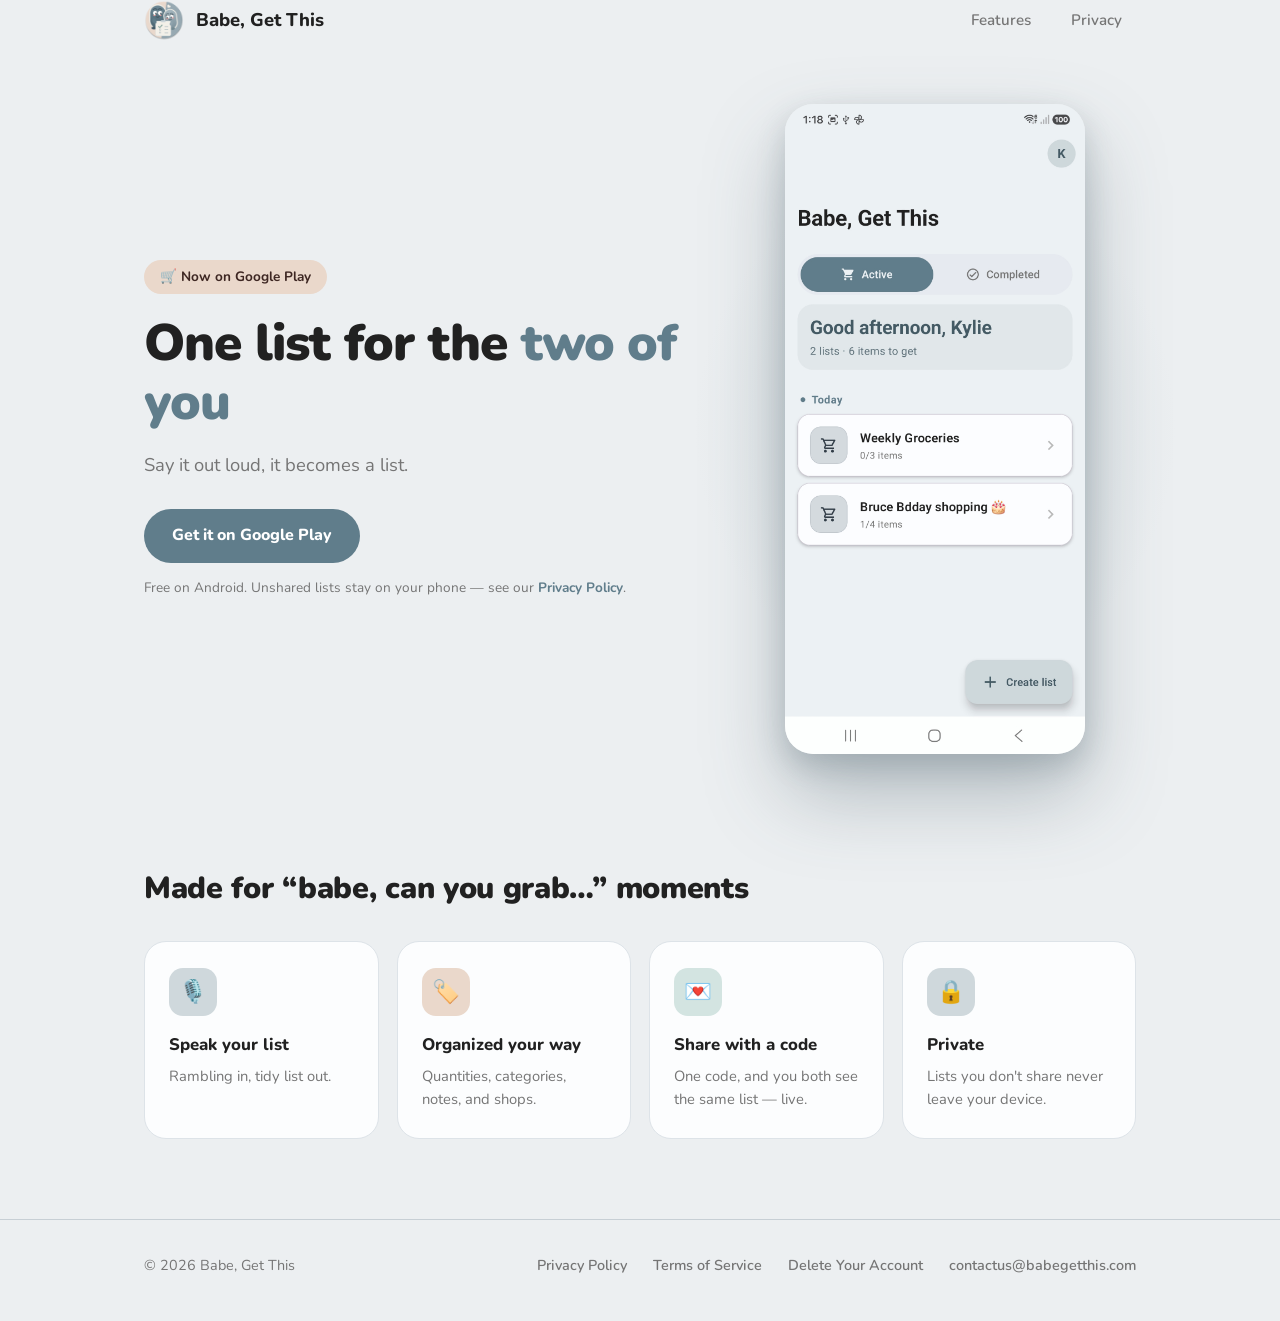
==== index.html @ 642933de "feat: replace waitlist with Google Play download link The app is live on Google Play, so the pre-lau" ====
<!DOCTYPE html>
<html lang="en">
<head>
  <meta charset="UTF-8">
  <meta name="viewport" content="width=device-width, initial-scale=1.0">
  <title>Babe, Get This — The shared shopping list for couples</title>
  <meta name="description" content="Babe, Get This is a voice-powered shopping list app for couples. Say it out loud, it becomes a list. Free on Google Play.">
  <link rel="canonical" href="https://babegetthis.com/">
  <link rel="icon" type="image/webp" href="assets/favicon.webp">
  <meta property="og:type" content="website">
  <meta property="og:url" content="https://babegetthis.com/">
  <meta property="og:title" content="Babe, Get This — The shared shopping list for couples">
  <meta property="og:description" content="Say it out loud, it becomes a list. Free on Google Play.">
  <meta property="og:image" content="https://babegetthis.com/assets/icon.webp">
  <meta name="twitter:card" content="summary">
  <link rel="preconnect" href="https://fonts.googleapis.com">
  <link rel="preconnect" href="https://fonts.gstatic.com" crossorigin>
  <link href="https://fonts.googleapis.com/css2?family=Nunito:wght@400;600;700;800;900&display=swap" rel="stylesheet">
  <link rel="stylesheet" href="styles.css">
  <script type="application/ld+json">
  {
    "@context": "https://schema.org",
    "@type": "MobileApplication",
    "name": "Babe, Get This",
    "operatingSystem": "Android",
    "applicationCategory": "Shopping",
    "description": "A voice-powered shopping list app for couples.",
    "url": "https://babegetthis.com/",
    "installUrl": "https://play.google.com/store/apps/details?id=com.babegetthis.android",
    "offers": { "@type": "Offer", "price": "0", "priceCurrency": "USD" }
  }
  </script>
</head>
<body>

  <header class="wrap">
    <nav class="nav">
      <img src="assets/icon.webp" alt="Babe, Get This app icon">
      <a class="brand" href="index.html">Babe, Get This</a>
      <a class="navlink" href="#features">Features</a>
      <a class="navlink" href="privacy-policy.html">Privacy</a>
    </nav>
  </header>

  <main class="wrap">

    <section class="hero">
      <div>
        <span class="badge">🛒 Now on Google Play</span>
        <h1>One list for the <em>two of you</em></h1>
        <p class="sub">Say it out loud, it becomes a list.</p>

        <div class="cta-row">
          <a class="btn primary" href="https://play.google.com/store/apps/details?id=com.babegetthis.android">Get it on Google Play</a>
        </div>

        <p class="store-note">Free on Android. Unshared lists stay on your phone — see our <a href="privacy-policy.html">Privacy Policy</a>.</p>
      </div>

      <div class="shot">
        <img src="assets/screenshot-home.jpg" alt="Babe, Get This home screen showing two shopping lists" width="300" loading="eager">
      </div>
    </section>

    <section class="features" id="features">
      <h2>Made for “babe, can you grab…” moments</h2>
      <div class="grid">
        <div class="feature">
          <div class="emoji">🎙️</div>
          <h3>Speak your list</h3>
          <p>Rambling in, tidy list out.</p>
        </div>
        <div class="feature">
          <div class="emoji">🏷️</div>
          <h3>Organized your way</h3>
          <p>Quantities, categories, notes, and shops.</p>
        </div>
        <div class="feature">
          <div class="emoji">💌</div>
          <h3>Share with a code</h3>
          <p>One code, and you both see the same list — live.</p>
        </div>
        <div class="feature">
          <div class="emoji">🔒</div>
          <h3>Private</h3>
          <p>Lists you don't share never leave your device.</p>
        </div>
      </div>
    </section>

  </main>

  <footer>
    <div class="wrap cols">
      <span class="copy">© 2026 Babe, Get This</span>
      <a href="privacy-policy.html">Privacy Policy</a>
      <a href="terms.html">Terms of Service</a>
      <a href="delete-account.html">Delete Your Account</a>
      <a href="mailto:contactus@babegetthis.com">contactus@babegetthis.com</a>
    </div>
  </footer>

</body>
</html>
---- styles.css ----
/* Babe, Get This — shared site styles.
   Palette mirrors the app's Material 3 theme (ui/theme/Color.kt). */

:root {
  --bg: #ECEFF1;
  --card: #FCFDFE;
  --card-border: #DDE3E8;
  --text: #212121;
  --text-2: #757575;
  --primary: #607D8B;
  --primary-dark: #455A64;
  --primary-light: #CFD8DC;
  --on-primary: #FFFFFF;
  --accent: #795548;
  --secondary-container: #EAD8CB;
  --on-secondary-container: #3E2723;
  --tertiary: #5F8B85;
  --tertiary-container: #D3E4E1;
  --on-tertiary-container: #22403C;
  --divider: #C7CFD5;
}

@media (prefers-color-scheme: dark) {
  :root {
    --bg: #121212;
    --card: #1D2123;
    --card-border: #282C2E;
    --text: #FFFFFF;
    --text-2: #B0B0B0;
    --primary: #90A4AE;
    --primary-dark: #CFD8DC;
    --primary-light: #37474F;
    --on-primary: #14171A;
    --accent: #A1887F;
    --secondary-container: #4A392E;
    --on-secondary-container: #EAD8CB;
    --tertiary: #8FB5AF;
    --tertiary-container: #24413D;
    --on-tertiary-container: #C4DDD9;
    --divider: #424242;
  }
}

* { margin: 0; padding: 0; box-sizing: border-box; }

html { scroll-behavior: smooth; }

body {
  font-family: "Nunito", -apple-system, BlinkMacSystemFont, "Segoe UI", Roboto, sans-serif;
  background: var(--bg);
  color: var(--text);
  line-height: 1.6;
  -webkit-font-smoothing: antialiased;
}

.wrap {
  max-width: 1040px;
  margin: 0 auto;
  padding: 0 24px;
}

/* ---------- Header ---------- */

header {
  padding: 20px 0;
}

.nav {
  display: flex;
  align-items: center;
  gap: 12px;
}

.nav img {
  width: 40px;
  height: 40px;
  border-radius: 50%;
}

.nav .brand {
  font-weight: 800;
  font-size: 1.15rem;
  color: var(--text);
  text-decoration: none;
  flex: 1;
}

.nav a.navlink {
  color: var(--text-2);
  text-decoration: none;
  font-weight: 600;
  font-size: 0.95rem;
  padding: 8px 14px;
  border-radius: 999px;
}

.nav a.navlink:hover {
  background: var(--primary-light);
  color: var(--primary-dark);
}

/* ---------- Hero ---------- */

.hero {
  display: grid;
  grid-template-columns: 1.15fr 0.85fr;
  gap: 48px;
  align-items: center;
  padding: 64px 0 80px;
}

.badge {
  display: inline-block;
  background: var(--secondary-container);
  color: var(--on-secondary-container);
  font-weight: 700;
  font-size: 0.85rem;
  padding: 6px 16px;
  border-radius: 999px;
  margin-bottom: 20px;
}

.hero h1 {
  font-size: clamp(2.1rem, 5vw, 3.2rem);
  font-weight: 900;
  line-height: 1.15;
  letter-spacing: -0.02em;
  margin-bottom: 18px;
}

.hero h1 em {
  font-style: normal;
  color: var(--primary);
}

.hero p.sub {
  font-size: 1.15rem;
  color: var(--text-2);
  max-width: 46ch;
  margin-bottom: 30px;
}

.cta-row {
  display: flex;
  gap: 14px;
  flex-wrap: wrap;
  align-items: center;
}

.btn {
  display: inline-block;
  padding: 14px 28px;
  border-radius: 999px;
  font-weight: 800;
  font-size: 1rem;
  text-decoration: none;
}

.btn.primary {
  background: var(--primary);
  color: var(--on-primary);
}

.btn.primary:hover { background: var(--primary-dark); }

.store-note {
  font-size: 0.85rem;
  color: var(--text-2);
  margin-top: 14px;
}

.store-note a {
  color: var(--primary);
  font-weight: 700;
  text-decoration: none;
}

.store-note a:hover { text-decoration: underline; }

/* ---------- Hero screenshot ---------- */

.shot {
  position: relative;
  display: flex;
  justify-content: center;
}

.shot::before {
  content: "";
  position: absolute;
  inset: 10% -10%;
  background: radial-gradient(closest-side, var(--primary-light), transparent);
  opacity: 0.7;
  z-index: 0;
}

.shot img {
  position: relative;
  z-index: 1;
  width: 300px;
  max-width: 80vw;
  height: auto;
  border-radius: 28px;
  box-shadow:
    0 40px 80px rgba(69, 90, 100, 0.35),
    0 12px 28px rgba(69, 90, 100, 0.22);
  animation: float 6s ease-in-out infinite;
}

@keyframes float {
  0%, 100% { transform: translateY(0); }
  50%      { transform: translateY(-16px); }
}

@media (prefers-reduced-motion: reduce) {
  .shot img { animation: none; }
}

/* ---------- Features ---------- */

.features { padding: 30px 0 80px; }

.features h2, .section h2 {
  font-size: 1.9rem;
  font-weight: 900;
  letter-spacing: -0.01em;
  margin-bottom: 28px;
}

.grid {
  display: grid;
  grid-template-columns: repeat(4, 1fr);
  gap: 18px;
}

.feature {
  background: var(--card);
  border: 1px solid var(--card-border);
  border-radius: 22px;
  padding: 26px 24px;
}

.feature .emoji {
  width: 48px;
  height: 48px;
  border-radius: 14px;
  display: flex;
  align-items: center;
  justify-content: center;
  font-size: 1.4rem;
  margin-bottom: 16px;
}

.feature:nth-child(4n+1) .emoji { background: var(--primary-light); }
.feature:nth-child(4n+2) .emoji { background: var(--secondary-container); }
.feature:nth-child(4n+3) .emoji { background: var(--tertiary-container); }
.feature:nth-child(4n+4) .emoji { background: var(--primary-light); }

.feature h3 { font-size: 1.05rem; font-weight: 800; margin-bottom: 6px; }
.feature p { font-size: 0.92rem; color: var(--text-2); }

/* ---------- Coming soon strip ---------- */

.soon {
  background: var(--card);
  border: 1px solid var(--card-border);
  border-radius: 26px;
  padding: 44px 32px;
  text-align: center;
  margin-bottom: 80px;
}

.soon h2 { font-size: 1.7rem; font-weight: 900; margin-bottom: 10px; }
.soon p { color: var(--text-2); max-width: 52ch; margin: 0 auto 22px; }

/* ---------- Legal / content pages ---------- */

.page {
  max-width: 760px;
  margin: 0 auto;
  padding: 24px 24px 80px;
}

.page h1 {
  font-size: 2.1rem;
  font-weight: 900;
  letter-spacing: -0.01em;
  margin: 28px 0 6px;
}

.page .updated {
  color: var(--text-2);
  font-size: 0.9rem;
  margin-bottom: 34px;
}

.page h2 {
  font-size: 1.25rem;
  font-weight: 800;
  margin: 34px 0 10px;
}

.page h3 {
  font-size: 1.02rem;
  font-weight: 800;
  margin: 22px 0 6px;
}

.page p, .page li { color: var(--text); font-size: 0.98rem; }
.page p { margin-bottom: 12px; }
.page ul { margin: 0 0 12px 22px; }
.page li { margin-bottom: 6px; }
.page a { color: var(--primary); font-weight: 700; }

.page .note {
  background: var(--tertiary-container);
  color: var(--on-tertiary-container);
  border-radius: 16px;
  padding: 16px 20px;
  font-size: 0.95rem;
  margin: 18px 0;
}

.page .note a { color: inherit; }

/* ---------- Account deletion form ---------- */

.del-card {
  background: var(--card);
  border: 1px solid var(--card-border);
  border-radius: 22px;
  padding: 26px 24px;
  margin: 18px 0;
  max-width: 440px;
}

.del-card label {
  display: block;
  font-weight: 700;
  font-size: 0.9rem;
  margin-bottom: 6px;
}

.del-card input[type="email"],
.del-card input[type="password"] {
  width: 100%;
  font: inherit;
  color: var(--text);
  background: var(--bg);
  border: 1px solid var(--divider);
  border-radius: 14px;
  padding: 12px 14px;
  margin-bottom: 16px;
}

.del-card input:focus {
  outline: 2px solid var(--primary);
  outline-offset: 1px;
}

.del-card .check {
  display: flex;
  gap: 10px;
  align-items: flex-start;
  font-weight: 600;
  font-size: 0.88rem;
  color: var(--text-2);
  margin-bottom: 18px;
}

.del-card .check input { margin-top: 4px; }

.btn.danger {
  background: #B3261E;
  color: #FFFFFF;
  border: none;
  cursor: pointer;
  font-family: inherit;
}

.btn.danger:hover { background: #8C1D17; }
.btn.danger:disabled { opacity: 0.6; cursor: default; }

.del-card .status { margin: 14px 0 0; font-weight: 700; font-size: 0.92rem; }
.del-card .status.ok { color: var(--tertiary); }
.del-card .status.err { color: #B3261E; }

/* ---------- Footer ---------- */

footer {
  border-top: 1px solid var(--divider);
  padding: 34px 0 44px;
}

footer .cols {
  display: flex;
  flex-wrap: wrap;
  gap: 10px 26px;
  align-items: center;
}

footer .copy { flex: 1; color: var(--text-2); font-size: 0.9rem; min-width: 220px; }

footer a {
  color: var(--text-2);
  text-decoration: none;
  font-size: 0.9rem;
  font-weight: 600;
}

footer a:hover { color: var(--primary); }

/* ---------- Responsive ---------- */

@media (max-width: 820px) {
  .hero { grid-template-columns: 1fr; padding: 40px 0 56px; text-align: center; }
  .hero p.sub { margin-left: auto; margin-right: auto; }
  .cta-row { justify-content: center; }
  .shot { margin-top: 20px; }
  .grid { grid-template-columns: 1fr 1fr; }
}

@media (max-width: 540px) {
  .grid { grid-template-columns: 1fr; }
  .nav a.navlink { display: none; }
}
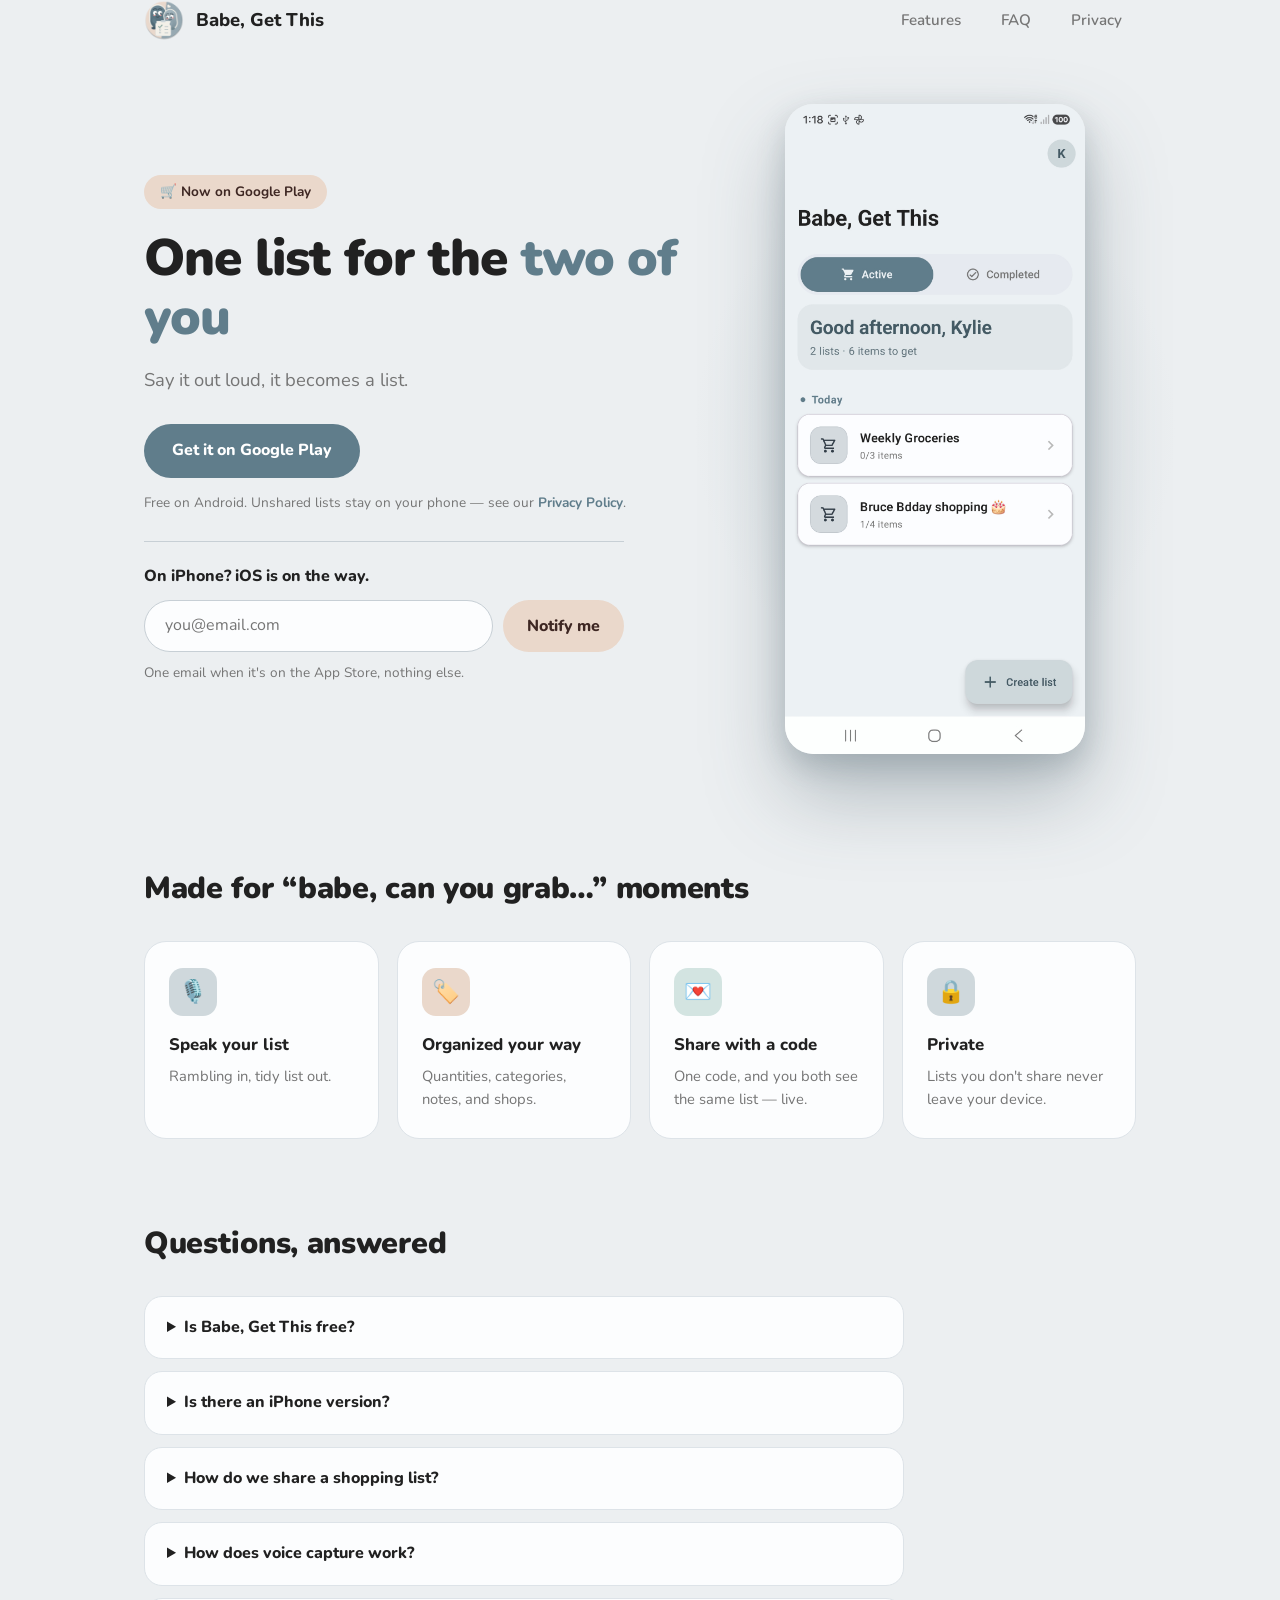
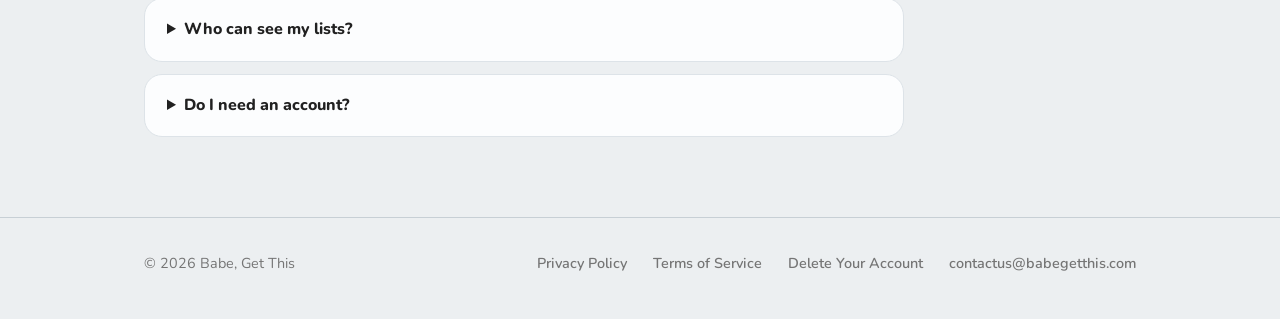
==== commit c4c3b80a: "feat: add iOS waitlist, FAQ section, and SEO fixes iOS waitlist - Hero gets an "On iPhone? iOS is on" ====
--- a/index.html
+++ b/index.html
@@ -4,7 +4,7 @@
   <meta charset="UTF-8">
   <meta name="viewport" content="width=device-width, initial-scale=1.0">
   <title>Babe, Get This — The shared shopping list for couples</title>
-  <meta name="description" content="Babe, Get This is a voice-powered shopping list app for couples. Say it out loud, it becomes a list. Free on Google Play.">
+  <meta name="description" content="Babe, Get This is a voice-powered shopping list app for couples. Say it out loud, it becomes a list. Free on Google Play, coming soon to iPhone.">
   <link rel="canonical" href="https://babegetthis.com/">
   <link rel="icon" type="image/webp" href="assets/favicon.webp">
   <meta property="og:type" content="website">
@@ -12,7 +12,10 @@
   <meta property="og:title" content="Babe, Get This — The shared shopping list for couples">
   <meta property="og:description" content="Say it out loud, it becomes a list. Free on Google Play.">
   <meta property="og:image" content="https://babegetthis.com/assets/icon.webp">
+  <meta property="og:site_name" content="Babe, Get This">
   <meta name="twitter:card" content="summary">
+  <meta name="theme-color" content="#607D8B">
+  <link rel="apple-touch-icon" href="assets/icon.webp">
   <link rel="preconnect" href="https://fonts.googleapis.com">
   <link rel="preconnect" href="https://fonts.gstatic.com" crossorigin>
   <link href="https://fonts.googleapis.com/css2?family=Nunito:wght@400;600;700;800;900&display=swap" rel="stylesheet">
@@ -30,6 +33,62 @@
     "offers": { "@type": "Offer", "price": "0", "priceCurrency": "USD" }
   }
   </script>
+  <script type="application/ld+json">
+{
+  "@context": "https://schema.org",
+  "@type": "FAQPage",
+  "mainEntity": [
+    {
+      "@type": "Question",
+      "name": "Is Babe, Get This free?",
+      "acceptedAnswer": {
+        "@type": "Answer",
+        "text": "Yes. The app is free on Google Play, with no ads and no data sales."
+      }
+    },
+    {
+      "@type": "Question",
+      "name": "Is there an iPhone version?",
+      "acceptedAnswer": {
+        "@type": "Answer",
+        "text": "Not yet, but the iOS app is on the way. Leave your email in the form above and we'll send you one email the day it's on the App Store."
+      }
+    },
+    {
+      "@type": "Question",
+      "name": "How do we share a shopping list?",
+      "acceptedAnswer": {
+        "@type": "Answer",
+        "text": "Open a list and share its code with your partner. Once they join, you both see the same list and every change syncs live."
+      }
+    },
+    {
+      "@type": "Question",
+      "name": "How does voice capture work?",
+      "acceptedAnswer": {
+        "@type": "Answer",
+        "text": "Tap record and say what you need, as messily as you like. The app turns it into tidy list items with quantities and categories. Voice capture needs an internet connection and an account."
+      }
+    },
+    {
+      "@type": "Question",
+      "name": "Who can see my lists?",
+      "acceptedAnswer": {
+        "@type": "Answer",
+        "text": "Lists you don't share stay on your phone and are never uploaded. Only lists you share are stored on our server, so the people you share them with can see and edit them."
+      }
+    },
+    {
+      "@type": "Question",
+      "name": "Do I need an account?",
+      "acceptedAnswer": {
+        "@type": "Answer",
+        "text": "Yes. You sign up with an email address. Voice transcription runs on our servers, and the account is there to prevent abuse of that, not to profile you."
+      }
+    }
+  ]
+}
+  </script>
 </head>
 <body>
 
@@ -38,6 +97,7 @@
       <img src="assets/icon.webp" alt="Babe, Get This app icon">
       <a class="brand" href="index.html">Babe, Get This</a>
       <a class="navlink" href="#features">Features</a>
+      <a class="navlink" href="#faq">FAQ</a>
       <a class="navlink" href="privacy-policy.html">Privacy</a>
     </nav>
   </header>
@@ -55,10 +115,26 @@
         </div>
 
         <p class="store-note">Free on Android. Unshared lists stay on your phone — see our <a href="privacy-policy.html">Privacy Policy</a>.</p>
+
+        <form class="waitlist" id="wlForm" novalidate>
+          <p class="waitlist-title" id="wlTitle">On iPhone? iOS is on the way.</p>
+          <label class="sr-only" for="wlEmail">Email address</label>
+          <div class="waitlist-row">
+            <input id="wlEmail" name="email" type="email" required autocomplete="email"
+                   placeholder="you@email.com" aria-describedby="wlTitle wlStatus">
+            <button class="btn secondary" id="wlBtn" type="submit">Notify me</button>
+          </div>
+          <!-- Honeypot: hidden from humans, filled in by naive bots. -->
+          <div class="waitlist-hp" aria-hidden="true">
+            <label for="wlCompany">Company</label>
+            <input id="wlCompany" name="company" type="text" tabindex="-1" autocomplete="off">
+          </div>
+          <p class="status" id="wlStatus" role="status" aria-live="polite">One email when it's on the App Store, nothing else.</p>
+        </form>
       </div>
 
       <div class="shot">
-        <img src="assets/screenshot-home.jpg" alt="Babe, Get This home screen showing two shopping lists" width="300" loading="eager">
+        <img src="assets/screenshot-home.jpg" alt="Babe, Get This home screen showing two shopping lists" width="300" height="650" fetchpriority="high">
       </div>
     </section>
 
@@ -85,6 +161,36 @@
           <h3>Private</h3>
           <p>Lists you don't share never leave your device.</p>
         </div>
+      </div>
+    </section>
+
+    <section class="section faq" id="faq">
+      <h2>Questions, answered</h2>
+      <div class="faq-list">
+        <details class="faq-item">
+          <summary>Is Babe, Get This free?</summary>
+          <p>Yes. The app is free on Google Play, with no ads and no data sales.</p>
+        </details>
+        <details class="faq-item">
+          <summary>Is there an iPhone version?</summary>
+          <p>Not yet, but the iOS app is on the way. Leave your email in the form above and we&#x27;ll send you one email the day it&#x27;s on the App Store.</p>
+        </details>
+        <details class="faq-item">
+          <summary>How do we share a shopping list?</summary>
+          <p>Open a list and share its code with your partner. Once they join, you both see the same list and every change syncs live.</p>
+        </details>
+        <details class="faq-item">
+          <summary>How does voice capture work?</summary>
+          <p>Tap record and say what you need, as messily as you like. The app turns it into tidy list items with quantities and categories. Voice capture needs an internet connection and an account.</p>
+        </details>
+        <details class="faq-item">
+          <summary>Who can see my lists?</summary>
+          <p>Lists you don&#x27;t share stay on your phone and are never uploaded. Only lists you share are stored on our server, so the people you share them with can see and edit them.</p>
+        </details>
+        <details class="faq-item">
+          <summary>Do I need an account?</summary>
+          <p>Yes. You sign up with an email address. Voice transcription runs on our servers, and the account is there to prevent abuse of that, not to profile you.</p>
+        </details>
       </div>
     </section>
 
@@ -100,5 +206,7 @@
     </div>
   </footer>
 
+  <script src="assets/waitlist.js"></script>
+
 </body>
 </html>
--- a/styles.css
+++ b/styles.css
@@ -273,6 +273,85 @@
 .soon h2 { font-size: 1.7rem; font-weight: 900; margin-bottom: 10px; }
 .soon p { color: var(--text-2); max-width: 52ch; margin: 0 auto 22px; }
 
+/* ---------- iOS waitlist form ---------- */
+
+.sr-only {
+  position: absolute;
+  width: 1px;
+  height: 1px;
+  padding: 0;
+  overflow: hidden;
+  clip: rect(0 0 0 0);
+  white-space: nowrap;
+  border: 0;
+}
+
+.waitlist {
+  max-width: 480px;
+  margin-top: 28px;
+  padding-top: 22px;
+  border-top: 1px solid var(--divider);
+}
+
+.waitlist-title {
+  font-weight: 800;
+  margin: 0 0 10px;
+}
+
+.waitlist-row {
+  display: flex;
+  gap: 10px;
+  flex-wrap: wrap;
+}
+
+.waitlist input[type="email"] {
+  flex: 1 1 220px;
+  min-width: 0;
+  font: inherit;
+  color: var(--text);
+  background: var(--card);
+  border: 1px solid var(--divider);
+  border-radius: 999px;
+  padding: 12px 20px;
+}
+
+.waitlist input[type="email"]:focus {
+  outline: 2px solid var(--primary);
+  outline-offset: 1px;
+}
+
+.btn.secondary {
+  background: var(--secondary-container);
+  color: var(--on-secondary-container);
+  border: none;
+  cursor: pointer;
+  font-family: inherit;
+  padding: 12px 24px;
+}
+
+.btn.secondary:hover { filter: brightness(0.95); }
+.btn.secondary:disabled { opacity: 0.6; cursor: default; }
+
+/* Off-screen rather than display:none — bots that skip hidden fields still
+   fill this one, which is the whole point. */
+.waitlist-hp {
+  position: absolute;
+  left: -9999px;
+  width: 1px;
+  height: 1px;
+  overflow: hidden;
+}
+
+.waitlist .status {
+  margin: 10px 0 0;
+  font-size: 0.85rem;
+  min-height: 1.4em;
+  color: var(--text-2);
+}
+
+.waitlist .status.ok { color: var(--tertiary); font-weight: 700; }
+.waitlist .status.err { color: #B3261E; font-weight: 700; }
+
 /* ---------- Legal / content pages ---------- */
 
 .page {
@@ -416,6 +495,8 @@
   .hero { grid-template-columns: 1fr; padding: 40px 0 56px; text-align: center; }
   .hero p.sub { margin-left: auto; margin-right: auto; }
   .cta-row { justify-content: center; }
+  .waitlist { margin-left: auto; margin-right: auto; }
+  .waitlist-row { justify-content: center; }
   .shot { margin-top: 20px; }
   .grid { grid-template-columns: 1fr 1fr; }
 }
@@ -424,3 +505,30 @@
   .grid { grid-template-columns: 1fr; }
   .nav a.navlink { display: none; }
 }
+
+/* ---------- FAQ ---------- */
+
+.faq { padding: 0 0 80px; }
+
+.faq-list {
+  display: grid;
+  gap: 12px;
+  max-width: 760px;
+}
+
+.faq-item {
+  background: var(--card);
+  border: 1px solid var(--card-border);
+  border-radius: 18px;
+  padding: 18px 22px;
+}
+
+.faq-item summary {
+  font-weight: 800;
+  cursor: pointer;
+}
+
+.faq-item p {
+  margin: 10px 0 0;
+  color: var(--text-2);
+}
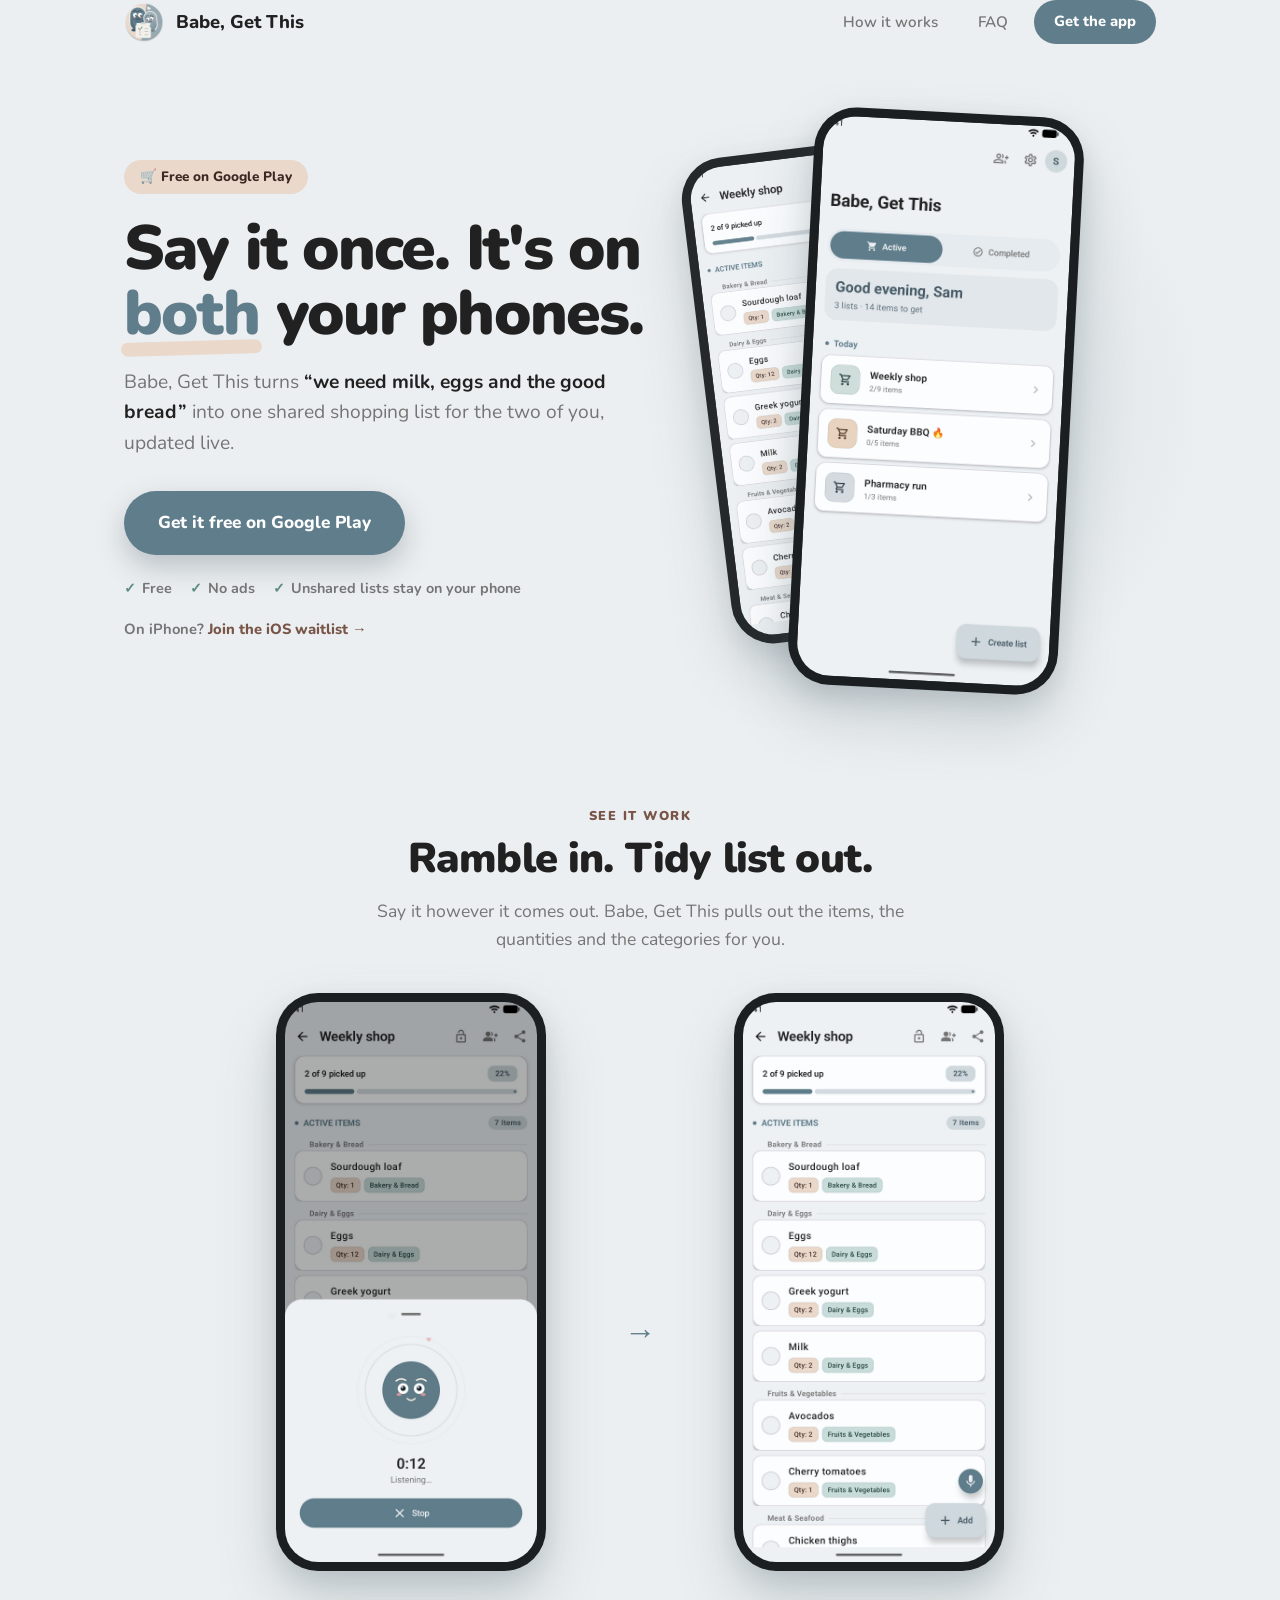
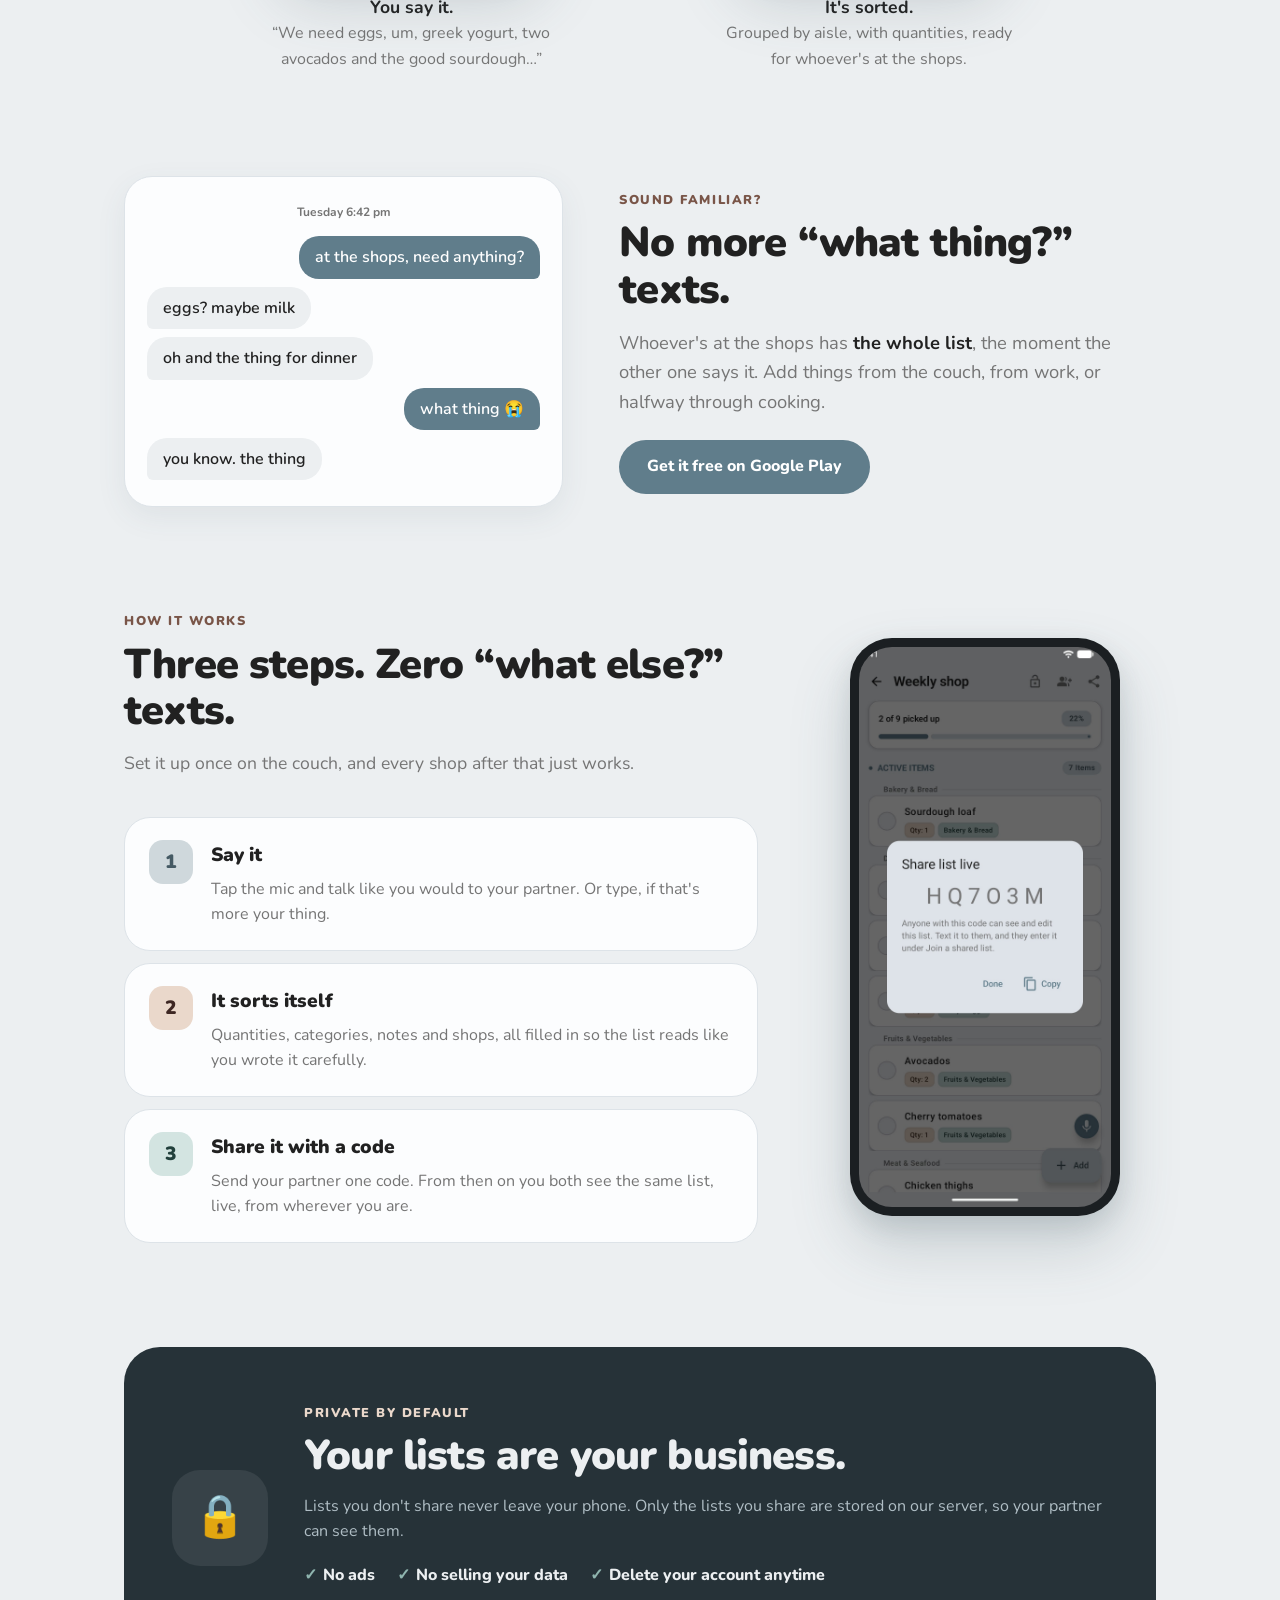
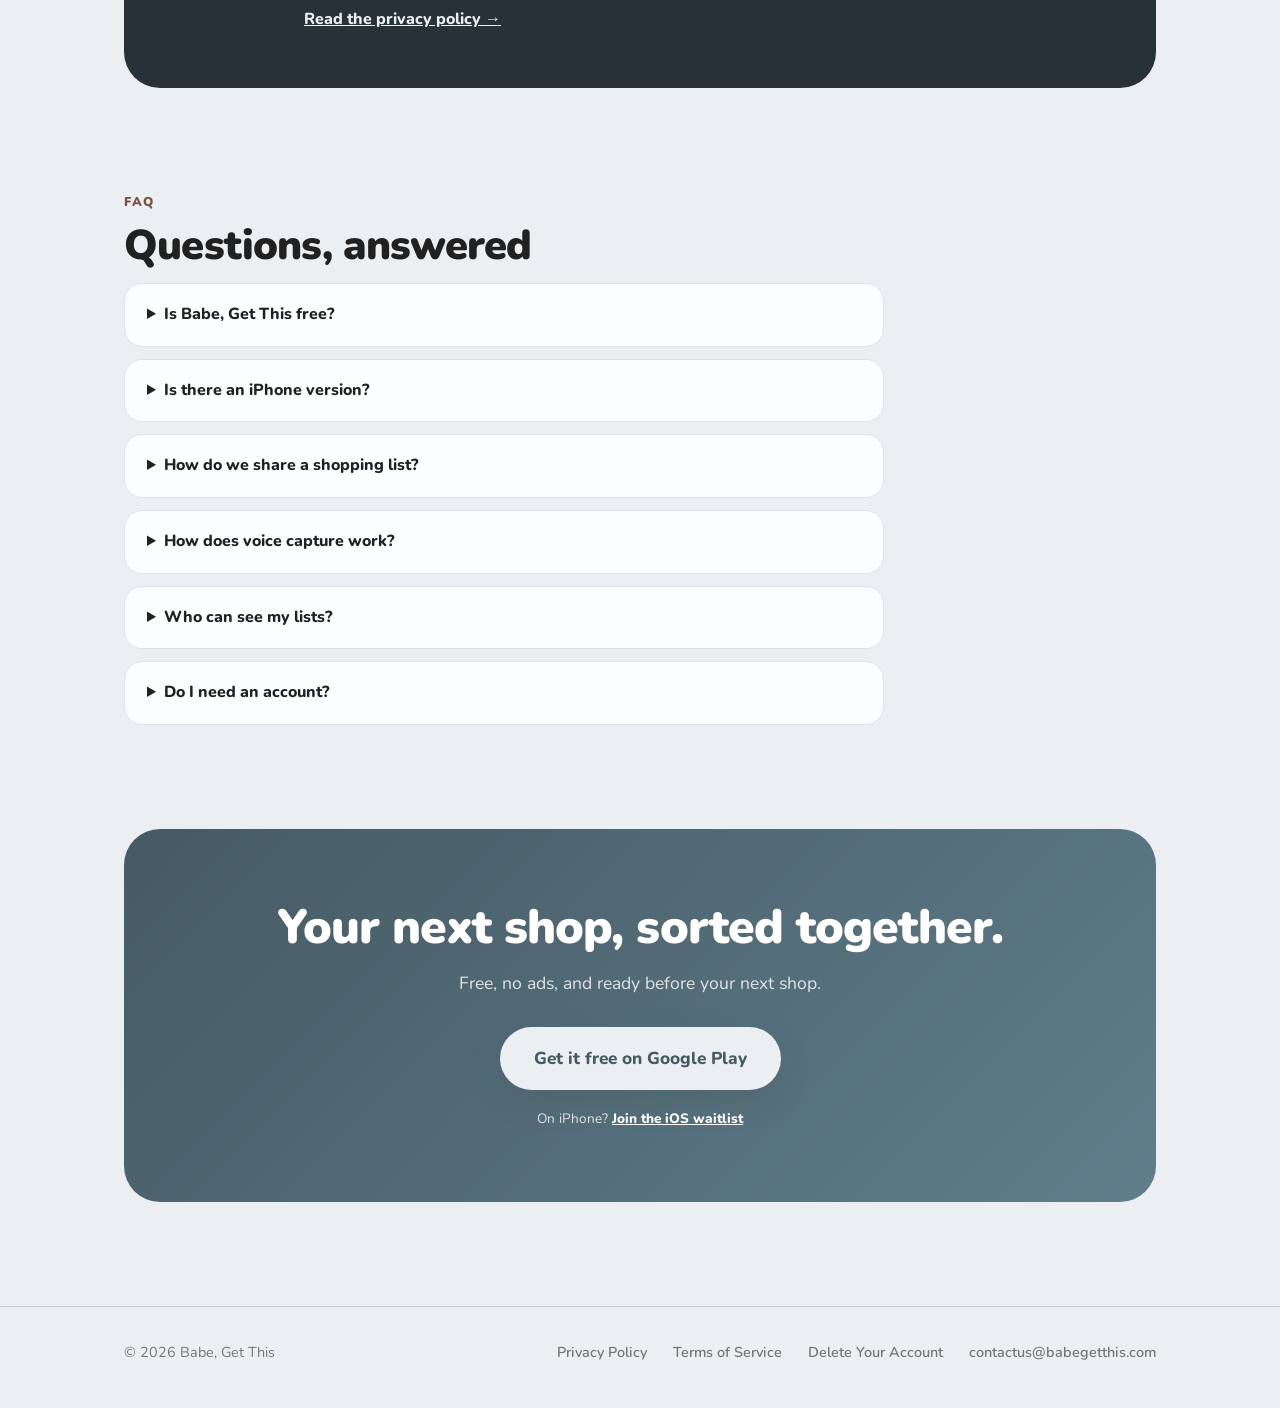
==== commit 45d8400e: "feat: redesign landing page for downloads, add /ios waitlist page Landing page (index.html) - Downlo" ====
--- a/index.html
+++ b/index.html
@@ -11,15 +11,19 @@
   <meta property="og:url" content="https://babegetthis.com/">
   <meta property="og:title" content="Babe, Get This — The shared shopping list for couples">
   <meta property="og:description" content="Say it out loud, it becomes a list. Free on Google Play.">
-  <meta property="og:image" content="https://babegetthis.com/assets/icon.webp">
+  <meta property="og:image" content="https://babegetthis.com/assets/og-image.jpg">
+  <meta property="og:image:width" content="1200">
+  <meta property="og:image:height" content="630">
+  <meta property="og:image:alt" content="Babe, Get This: Say it once. It's on both your phones.">
   <meta property="og:site_name" content="Babe, Get This">
-  <meta name="twitter:card" content="summary">
+  <meta name="twitter:card" content="summary_large_image">
   <meta name="theme-color" content="#607D8B">
   <link rel="apple-touch-icon" href="assets/icon.webp">
   <link rel="preconnect" href="https://fonts.googleapis.com">
   <link rel="preconnect" href="https://fonts.gstatic.com" crossorigin>
   <link href="https://fonts.googleapis.com/css2?family=Nunito:wght@400;600;700;800;900&display=swap" rel="stylesheet">
   <link rel="stylesheet" href="styles.css">
+  <script src="assets/platform.js"></script>
   <script type="application/ld+json">
   {
     "@context": "https://schema.org",
@@ -51,7 +55,7 @@
       "name": "Is there an iPhone version?",
       "acceptedAnswer": {
         "@type": "Answer",
-        "text": "Not yet, but the iOS app is on the way. Leave your email in the form above and we'll send you one email the day it's on the App Store."
+        "text": "Not yet, but the iOS app is on the way. Join the waitlist at babegetthis.com/ios and we'll send you one email the day it's on the App Store."
       }
     },
     {
@@ -96,9 +100,10 @@
     <nav class="nav">
       <img src="assets/icon.webp" alt="Babe, Get This app icon">
       <a class="brand" href="index.html">Babe, Get This</a>
-      <a class="navlink" href="#features">Features</a>
+      <a class="navlink" href="#how">How it works</a>
       <a class="navlink" href="#faq">FAQ</a>
-      <a class="navlink" href="privacy-policy.html">Privacy</a>
+      <a class="btn primary not-ios" href="https://play.google.com/store/apps/details?id=com.babegetthis.android">Get the app</a>
+      <a class="btn primary only-ios" href="ios.html">iPhone waitlist</a>
     </nav>
   </header>
 
@@ -106,65 +111,122 @@
 
     <section class="hero">
       <div>
-        <span class="badge">🛒 Now on Google Play</span>
-        <h1>One list for the <em>two of you</em></h1>
-        <p class="sub">Say it out loud, it becomes a list.</p>
-
-        <div class="cta-row">
-          <a class="btn primary" href="https://play.google.com/store/apps/details?id=com.babegetthis.android">Get it on Google Play</a>
-        </div>
-
-        <p class="store-note">Free on Android. Unshared lists stay on your phone — see our <a href="privacy-policy.html">Privacy Policy</a>.</p>
-
-        <form class="waitlist" id="wlForm" novalidate>
-          <p class="waitlist-title" id="wlTitle">On iPhone? iOS is on the way.</p>
-          <label class="sr-only" for="wlEmail">Email address</label>
-          <div class="waitlist-row">
-            <input id="wlEmail" name="email" type="email" required autocomplete="email"
-                   placeholder="you@email.com" aria-describedby="wlTitle wlStatus">
-            <button class="btn secondary" id="wlBtn" type="submit">Notify me</button>
+        <span class="badge not-ios">🛒 Free on Google Play</span>
+        <span class="badge only-ios">📱 iPhone version coming soon</span>
+        <h1>Say it once. It's on <em>both</em> your phones.</h1>
+        <p class="sub">Babe, Get This turns <strong>“we need milk, eggs and the good bread”</strong> into one shared shopping list for the two of you, updated live.</p>
+
+        <div class="cta-row" id="heroCta">
+          <a class="btn primary big not-ios" href="https://play.google.com/store/apps/details?id=com.babegetthis.android">Get it free on Google Play</a>
+          <a class="btn primary big only-ios" href="ios.html">Join the iPhone waitlist</a>
+        </div>
+
+        <ul class="trust">
+          <li>Free</li>
+          <li>No ads</li>
+          <li>Unshared lists stay on your phone</li>
+        </ul>
+
+        <p class="alt-link not-ios">On iPhone? <a href="ios.html">Join the iOS waitlist →</a></p>
+        <p class="alt-link only-ios">Partner on Android? It's <a href="https://play.google.com/store/apps/details?id=com.babegetthis.android">free on Google Play</a> today.</p>
+      </div>
+
+      <div class="stage">
+        <div class="phone back">
+          <img src="assets/screenshots/android-list.jpg" alt="The Weekly shop list, sorted into categories with quantities" width="1080" height="2400">
+        </div>
+        <div class="phone front">
+          <img src="assets/screenshots/android-home.jpg" alt="Babe, Get This home screen with three shopping lists" width="1080" height="2400" fetchpriority="high">
+        </div>
+      </div>
+    </section>
+
+    <section class="section" id="how">
+      <div class="center">
+        <span class="eyebrow">See it work</span>
+        <h2>Ramble in. Tidy list out.</h2>
+        <p class="lede">Say it however it comes out. Babe, Get This pulls out the items, the quantities and the categories for you.</p>
+      </div>
+
+      <div class="shots">
+        <figure>
+          <div class="phone">
+            <img src="assets/screenshots/android-voice.jpg" alt="Voice capture screen listening, with a 0:12 timer and a Stop button" width="1080" height="2400" loading="lazy">
           </div>
-          <!-- Honeypot: hidden from humans, filled in by naive bots. -->
-          <div class="waitlist-hp" aria-hidden="true">
-            <label for="wlCompany">Company</label>
-            <input id="wlCompany" name="company" type="text" tabindex="-1" autocomplete="off">
+          <figcaption><strong>You say it.</strong> “We need eggs, um, greek yogurt, two avocados and the good sourdough…”</figcaption>
+        </figure>
+        <div class="arrow" aria-hidden="true">→</div>
+        <figure>
+          <div class="phone">
+            <img src="assets/screenshots/android-list.jpg" alt="The resulting list, grouped into Bakery, Dairy and Fruit categories with quantities" width="1080" height="2400" loading="lazy">
           </div>
-          <p class="status" id="wlStatus" role="status" aria-live="polite">One email when it's on the App Store, nothing else.</p>
-        </form>
-      </div>
-
-      <div class="shot">
-        <img src="assets/screenshot-home.jpg" alt="Babe, Get This home screen showing two shopping lists" width="300" height="650" fetchpriority="high">
-      </div>
-    </section>
-
-    <section class="features" id="features">
-      <h2>Made for “babe, can you grab…” moments</h2>
-      <div class="grid">
-        <div class="feature">
-          <div class="emoji">🎙️</div>
-          <h3>Speak your list</h3>
-          <p>Rambling in, tidy list out.</p>
-        </div>
-        <div class="feature">
-          <div class="emoji">🏷️</div>
-          <h3>Organized your way</h3>
-          <p>Quantities, categories, notes, and shops.</p>
-        </div>
-        <div class="feature">
-          <div class="emoji">💌</div>
-          <h3>Share with a code</h3>
-          <p>One code, and you both see the same list — live.</p>
-        </div>
-        <div class="feature">
-          <div class="emoji">🔒</div>
-          <h3>Private</h3>
-          <p>Lists you don't share never leave your device.</p>
-        </div>
-      </div>
-    </section>
-
-    <section class="section faq" id="faq">
+          <figcaption><strong>It's sorted.</strong> Grouped by aisle, with quantities, ready for whoever's at the shops.</figcaption>
+        </figure>
+      </div>
+    </section>
+
+    <section class="section familiar">
+      <div class="chat" aria-label="Example text conversation">
+        <p class="time">Tuesday 6:42 pm</p>
+        <p class="bubble me">at the shops, need anything?</p>
+        <p class="bubble them">eggs? maybe milk</p>
+        <p class="bubble them">oh and the thing for dinner</p>
+        <p class="bubble me">what thing 😭</p>
+        <p class="bubble them">you know. the thing</p>
+      </div>
+      <div>
+        <span class="eyebrow">Sound familiar?</span>
+        <h2>No more “what thing?” texts.</h2>
+        <p class="punch">Whoever's at the shops has <strong>the whole list</strong>, the moment the other one says it. Add things from the couch, from work, or halfway through cooking.</p>
+        <a class="btn primary not-ios" href="https://play.google.com/store/apps/details?id=com.babegetthis.android">Get it free on Google Play</a>
+        <a class="btn primary only-ios" href="ios.html">Join the iPhone waitlist</a>
+      </div>
+    </section>
+
+    <section class="section steps-split">
+      <div>
+        <span class="eyebrow">How it works</span>
+        <h2>Three steps. Zero “what else?” texts.</h2>
+        <p class="lede">Set it up once on the couch, and every shop after that just works.</p>
+        <ol class="steps">
+          <li class="step">
+            <h3>Say it</h3>
+            <p>Tap the mic and talk like you would to your partner. Or type, if that's more your thing.</p>
+          </li>
+          <li class="step">
+            <h3>It sorts itself</h3>
+            <p>Quantities, categories, notes and shops, all filled in so the list reads like you wrote it carefully.</p>
+          </li>
+          <li class="step">
+            <h3>Share it with a code</h3>
+            <p>Send your partner one code. From then on you both see the same list, live, from wherever you are.</p>
+          </li>
+        </ol>
+      </div>
+      <div class="phone">
+        <img src="assets/screenshots/android-share.jpg" alt="Share list live dialog showing a six-letter share code" width="1080" height="2400" loading="lazy">
+      </div>
+    </section>
+
+    <section class="section">
+      <div class="band privacy-band">
+        <div class="lock" aria-hidden="true">🔒</div>
+        <div>
+          <span class="eyebrow">Private by default</span>
+          <h2>Your lists are your business.</h2>
+          <p>Lists you don't share never leave your phone. Only the lists you share are stored on our server, so your partner can see them.</p>
+          <ul>
+            <li>No ads</li>
+            <li>No selling your data</li>
+            <li>Delete your account anytime</li>
+          </ul>
+          <p class="more"><a href="privacy-policy.html">Read the privacy policy →</a></p>
+        </div>
+      </div>
+    </section>
+
+    <section class="section" id="faq">
+      <span class="eyebrow">FAQ</span>
       <h2>Questions, answered</h2>
       <div class="faq-list">
         <details class="faq-item">
@@ -173,7 +235,7 @@
         </details>
         <details class="faq-item">
           <summary>Is there an iPhone version?</summary>
-          <p>Not yet, but the iOS app is on the way. Leave your email in the form above and we&#x27;ll send you one email the day it&#x27;s on the App Store.</p>
+          <p>Not yet, but the iOS app is on the way. <a href="ios.html">Join the iPhone waitlist</a> and we&#x27;ll send you one email the day it&#x27;s on the App Store.</p>
         </details>
         <details class="faq-item">
           <summary>How do we share a shopping list?</summary>
@@ -194,7 +256,22 @@
       </div>
     </section>
 
+    <section class="section" id="finalCta">
+      <div class="band final">
+        <h2>Your next shop, sorted together.</h2>
+        <p>Free, no ads, and ready before your next shop.</p>
+        <a class="btn light big not-ios" href="https://play.google.com/store/apps/details?id=com.babegetthis.android">Get it free on Google Play</a>
+        <a class="btn light big only-ios" href="ios.html">Join the iPhone waitlist</a>
+        <p class="fine not-ios">On iPhone? <a href="ios.html">Join the iOS waitlist</a></p>
+      </div>
+    </section>
+
   </main>
+
+  <div class="mobile-cta" id="mobileCta">
+    <a class="btn primary big not-ios" href="https://play.google.com/store/apps/details?id=com.babegetthis.android">Get it free on Google Play</a>
+    <a class="btn primary big only-ios" href="ios.html">Join the iPhone waitlist</a>
+  </div>
 
   <footer>
     <div class="wrap cols">
@@ -206,7 +283,7 @@
     </div>
   </footer>
 
-  <script src="assets/waitlist.js"></script>
+  <script src="assets/landing.js"></script>
 
 </body>
 </html>
--- a/styles.css
+++ b/styles.css
@@ -18,6 +18,9 @@
   --tertiary-container: #D3E4E1;
   --on-tertiary-container: #22403C;
   --divider: #C7CFD5;
+  --ink: #263238;          /* deep slate for the dark bands */
+  --on-ink: #ECEFF1;
+  --shadow: 0 30px 60px rgba(69, 90, 100, 0.22), 0 10px 24px rgba(69, 90, 100, 0.14);
 }
 
 @media (prefers-color-scheme: dark) {
@@ -38,6 +41,9 @@
     --tertiary-container: #24413D;
     --on-tertiary-container: #C4DDD9;
     --divider: #424242;
+    --ink: #1D2123;
+    --on-ink: #ECEFF1;
+    --shadow: 0 30px 60px rgba(0, 0, 0, 0.5), 0 10px 24px rgba(0, 0, 0, 0.35);
   }
 }
 
@@ -54,226 +60,10 @@
 }
 
 .wrap {
-  max-width: 1040px;
+  max-width: 1080px;
   margin: 0 auto;
   padding: 0 24px;
 }
-
-/* ---------- Header ---------- */
-
-header {
-  padding: 20px 0;
-}
-
-.nav {
-  display: flex;
-  align-items: center;
-  gap: 12px;
-}
-
-.nav img {
-  width: 40px;
-  height: 40px;
-  border-radius: 50%;
-}
-
-.nav .brand {
-  font-weight: 800;
-  font-size: 1.15rem;
-  color: var(--text);
-  text-decoration: none;
-  flex: 1;
-}
-
-.nav a.navlink {
-  color: var(--text-2);
-  text-decoration: none;
-  font-weight: 600;
-  font-size: 0.95rem;
-  padding: 8px 14px;
-  border-radius: 999px;
-}
-
-.nav a.navlink:hover {
-  background: var(--primary-light);
-  color: var(--primary-dark);
-}
-
-/* ---------- Hero ---------- */
-
-.hero {
-  display: grid;
-  grid-template-columns: 1.15fr 0.85fr;
-  gap: 48px;
-  align-items: center;
-  padding: 64px 0 80px;
-}
-
-.badge {
-  display: inline-block;
-  background: var(--secondary-container);
-  color: var(--on-secondary-container);
-  font-weight: 700;
-  font-size: 0.85rem;
-  padding: 6px 16px;
-  border-radius: 999px;
-  margin-bottom: 20px;
-}
-
-.hero h1 {
-  font-size: clamp(2.1rem, 5vw, 3.2rem);
-  font-weight: 900;
-  line-height: 1.15;
-  letter-spacing: -0.02em;
-  margin-bottom: 18px;
-}
-
-.hero h1 em {
-  font-style: normal;
-  color: var(--primary);
-}
-
-.hero p.sub {
-  font-size: 1.15rem;
-  color: var(--text-2);
-  max-width: 46ch;
-  margin-bottom: 30px;
-}
-
-.cta-row {
-  display: flex;
-  gap: 14px;
-  flex-wrap: wrap;
-  align-items: center;
-}
-
-.btn {
-  display: inline-block;
-  padding: 14px 28px;
-  border-radius: 999px;
-  font-weight: 800;
-  font-size: 1rem;
-  text-decoration: none;
-}
-
-.btn.primary {
-  background: var(--primary);
-  color: var(--on-primary);
-}
-
-.btn.primary:hover { background: var(--primary-dark); }
-
-.store-note {
-  font-size: 0.85rem;
-  color: var(--text-2);
-  margin-top: 14px;
-}
-
-.store-note a {
-  color: var(--primary);
-  font-weight: 700;
-  text-decoration: none;
-}
-
-.store-note a:hover { text-decoration: underline; }
-
-/* ---------- Hero screenshot ---------- */
-
-.shot {
-  position: relative;
-  display: flex;
-  justify-content: center;
-}
-
-.shot::before {
-  content: "";
-  position: absolute;
-  inset: 10% -10%;
-  background: radial-gradient(closest-side, var(--primary-light), transparent);
-  opacity: 0.7;
-  z-index: 0;
-}
-
-.shot img {
-  position: relative;
-  z-index: 1;
-  width: 300px;
-  max-width: 80vw;
-  height: auto;
-  border-radius: 28px;
-  box-shadow:
-    0 40px 80px rgba(69, 90, 100, 0.35),
-    0 12px 28px rgba(69, 90, 100, 0.22);
-  animation: float 6s ease-in-out infinite;
-}
-
-@keyframes float {
-  0%, 100% { transform: translateY(0); }
-  50%      { transform: translateY(-16px); }
-}
-
-@media (prefers-reduced-motion: reduce) {
-  .shot img { animation: none; }
-}
-
-/* ---------- Features ---------- */
-
-.features { padding: 30px 0 80px; }
-
-.features h2, .section h2 {
-  font-size: 1.9rem;
-  font-weight: 900;
-  letter-spacing: -0.01em;
-  margin-bottom: 28px;
-}
-
-.grid {
-  display: grid;
-  grid-template-columns: repeat(4, 1fr);
-  gap: 18px;
-}
-
-.feature {
-  background: var(--card);
-  border: 1px solid var(--card-border);
-  border-radius: 22px;
-  padding: 26px 24px;
-}
-
-.feature .emoji {
-  width: 48px;
-  height: 48px;
-  border-radius: 14px;
-  display: flex;
-  align-items: center;
-  justify-content: center;
-  font-size: 1.4rem;
-  margin-bottom: 16px;
-}
-
-.feature:nth-child(4n+1) .emoji { background: var(--primary-light); }
-.feature:nth-child(4n+2) .emoji { background: var(--secondary-container); }
-.feature:nth-child(4n+3) .emoji { background: var(--tertiary-container); }
-.feature:nth-child(4n+4) .emoji { background: var(--primary-light); }
-
-.feature h3 { font-size: 1.05rem; font-weight: 800; margin-bottom: 6px; }
-.feature p { font-size: 0.92rem; color: var(--text-2); }
-
-/* ---------- Coming soon strip ---------- */
-
-.soon {
-  background: var(--card);
-  border: 1px solid var(--card-border);
-  border-radius: 26px;
-  padding: 44px 32px;
-  text-align: center;
-  margin-bottom: 80px;
-}
-
-.soon h2 { font-size: 1.7rem; font-weight: 900; margin-bottom: 10px; }
-.soon p { color: var(--text-2); max-width: 52ch; margin: 0 auto 22px; }
-
-/* ---------- iOS waitlist form ---------- */
 
 .sr-only {
   position: absolute;
@@ -286,17 +76,678 @@
   border: 0;
 }
 
-.waitlist {
-  max-width: 480px;
-  margin-top: 28px;
-  padding-top: 22px;
-  border-top: 1px solid var(--divider);
-}
-
-.waitlist-title {
+/* Platform swap: assets/platform.js tags <html> with .is-ios on iPhone/iPad. */
+html:not(.is-ios) .only-ios { display: none !important; }
+html.is-ios .not-ios { display: none !important; }
+
+/* ---------- Header ---------- */
+
+header {
+  padding: 20px 0;
+}
+
+.nav {
+  display: flex;
+  align-items: center;
+  gap: 12px;
+}
+
+.nav img {
+  width: 40px;
+  height: 40px;
+  border-radius: 50%;
+}
+
+.nav .brand {
   font-weight: 800;
-  margin: 0 0 10px;
-}
+  font-size: 1.15rem;
+  color: var(--text);
+  text-decoration: none;
+  flex: 1;
+}
+
+.nav a.navlink {
+  color: var(--text-2);
+  text-decoration: none;
+  font-weight: 600;
+  font-size: 0.95rem;
+  padding: 8px 14px;
+  border-radius: 999px;
+}
+
+.nav a.navlink:hover {
+  background: var(--primary-light);
+  color: var(--primary-dark);
+}
+
+.nav .btn { padding: 10px 20px; font-size: 0.92rem; }
+
+/* ---------- Buttons ---------- */
+
+.btn {
+  display: inline-flex;
+  align-items: center;
+  justify-content: center;
+  gap: 10px;
+  padding: 14px 28px;
+  border-radius: 999px;
+  font-weight: 800;
+  font-size: 1rem;
+  text-decoration: none;
+  transition: transform 0.15s ease, background 0.15s ease;
+}
+
+.btn:active { transform: scale(0.97); }
+
+.btn.primary {
+  background: var(--primary);
+  color: var(--on-primary);
+}
+
+.btn.primary:hover { background: var(--primary-dark); }
+
+.btn.big {
+  padding: 18px 34px;
+  font-size: 1.08rem;
+  box-shadow: 0 12px 28px rgba(69, 90, 100, 0.3);
+}
+
+.btn.light {
+  background: var(--on-ink);
+  color: var(--ink);
+}
+
+.btn.light:hover { background: #FFFFFF; }
+
+.btn .ico { width: 22px; height: 22px; flex: none; }
+
+/* ---------- Hero ---------- */
+
+.hero {
+  display: grid;
+  grid-template-columns: 1.1fr 0.9fr;
+  gap: 56px;
+  align-items: center;
+  padding: 48px 0 96px;
+}
+
+.badge {
+  display: inline-block;
+  background: var(--secondary-container);
+  color: var(--on-secondary-container);
+  font-weight: 800;
+  font-size: 0.85rem;
+  padding: 6px 16px;
+  border-radius: 999px;
+  margin-bottom: 22px;
+}
+
+.hero h1 {
+  font-size: clamp(2.4rem, 6vw, 3.9rem);
+  font-weight: 900;
+  line-height: 1.05;
+  letter-spacing: -0.03em;
+  margin-bottom: 20px;
+}
+
+.hero h1 em {
+  font-style: normal;
+  color: var(--primary);
+  position: relative;
+  white-space: nowrap;
+}
+
+/* Hand-drawn-ish underline under the emphasised word. */
+.hero h1 em::after {
+  content: "";
+  position: absolute;
+  left: -2%;
+  right: -2%;
+  bottom: 0.02em;
+  height: 0.22em;
+  background: var(--secondary-container);
+  border-radius: 999px;
+  z-index: -1;
+  transform: rotate(-1.5deg);
+}
+
+.hero p.sub {
+  font-size: 1.2rem;
+  color: var(--text-2);
+  max-width: 44ch;
+  margin-bottom: 32px;
+}
+
+.hero p.sub strong { color: var(--text); }
+
+.cta-row {
+  display: flex;
+  gap: 14px;
+  flex-wrap: wrap;
+  align-items: center;
+}
+
+.trust {
+  display: flex;
+  flex-wrap: wrap;
+  gap: 8px 18px;
+  list-style: none;
+  margin-top: 22px;
+  font-size: 0.9rem;
+  font-weight: 700;
+  color: var(--text-2);
+}
+
+.trust li::before {
+  content: "✓";
+  color: var(--tertiary);
+  font-weight: 900;
+  margin-right: 6px;
+}
+
+.alt-link {
+  margin-top: 18px;
+  font-size: 0.92rem;
+  font-weight: 700;
+  color: var(--text-2);
+}
+
+.alt-link a { color: var(--accent); text-decoration: none; font-weight: 800; }
+.alt-link a:hover { text-decoration: underline; }
+
+/* ---------- Phone frame ---------- */
+
+.stage {
+  position: relative;
+  display: flex;
+  justify-content: center;
+  padding: 20px 0;
+}
+
+.stage::before {
+  content: "";
+  position: absolute;
+  inset: 0 -12%;
+  background: radial-gradient(closest-side, var(--primary-light), transparent);
+  opacity: 0.8;
+}
+
+.phone {
+  position: relative;
+  width: 270px;
+  max-width: 64vw;
+  padding: 9px;
+  background: #1B1F22;
+  border-radius: 42px;
+  box-shadow: var(--shadow);
+}
+
+.phone img {
+  display: block;
+  width: 100%;
+  height: auto;
+  border-radius: 33px;
+}
+
+/* Hero: home screen in front, the list peeking out behind it. */
+.stage .phone.front { transform: rotate(3deg); z-index: 1; }
+.stage .phone.back {
+  position: absolute;
+  top: 9%;
+  left: 50%;
+  margin-left: -230px;
+  width: 230px;
+  transform: rotate(-7deg);
+  opacity: 0.95;
+}
+
+/* ios.html until there's an iPhone screenshot. */
+.icon-stage {
+  flex-direction: column;
+  align-items: center;
+  gap: 22px;
+  padding: 40px 0;
+}
+
+.icon-stage .app-icon {
+  position: relative;
+  width: 200px;
+  height: 200px;
+  border-radius: 46px;
+  box-shadow: var(--shadow);
+}
+
+.icon-caption {
+  position: relative;
+  background: var(--card);
+  border: 1px solid var(--card-border);
+  border-radius: 999px;
+  padding: 8px 18px;
+  font-weight: 800;
+  box-shadow: 0 10px 24px rgba(69, 90, 100, 0.12);
+}
+
+.icon-caption::before { content: "🍎 "; }
+
+/* ---------- Screenshot pair (demo) ---------- */
+
+.shots {
+  display: grid;
+  grid-template-columns: 1fr auto 1fr;
+  gap: 32px;
+  align-items: start;
+  max-width: 820px;
+  margin: 0 auto;
+}
+
+.shots figure {
+  display: flex;
+  flex-direction: column;
+  align-items: center;
+  gap: 22px;
+}
+
+.shots .arrow { align-self: center; }
+
+.shots figcaption {
+  max-width: 30ch;
+  text-align: center;
+  color: var(--text-2);
+}
+
+.shots figcaption strong { display: block; color: var(--text); font-size: 1.1rem; }
+
+/* ---------- Steps beside the share screen ---------- */
+
+.steps-split {
+  display: grid;
+  grid-template-columns: 1.3fr 0.7fr;
+  gap: 56px;
+  align-items: center;
+}
+
+.steps-split .steps { grid-template-columns: 1fr; gap: 12px; }
+.steps-split .step {
+  display: grid;
+  grid-template-columns: auto 1fr;
+  column-gap: 18px;
+  padding: 22px 24px;
+}
+.steps-split .step::before { grid-row: span 2; margin-bottom: 0; }
+.steps-split .phone { justify-self: center; }
+
+/* ---------- Sections ---------- */
+
+.section { padding: 0 0 104px; }
+
+.eyebrow {
+  display: block;
+  font-size: 0.8rem;
+  font-weight: 900;
+  letter-spacing: 0.12em;
+  text-transform: uppercase;
+  color: var(--accent);
+  margin-bottom: 10px;
+}
+
+.section h2 {
+  font-size: clamp(1.8rem, 4vw, 2.6rem);
+  font-weight: 900;
+  line-height: 1.12;
+  letter-spacing: -0.02em;
+  margin-bottom: 14px;
+}
+
+.section .lede {
+  font-size: 1.1rem;
+  color: var(--text-2);
+  max-width: 52ch;
+  margin-bottom: 40px;
+}
+
+.center { text-align: center; }
+.center .lede { margin-left: auto; margin-right: auto; }
+
+/* ---------- Voice demo ---------- */
+
+.demo {
+  display: grid;
+  grid-template-columns: 1fr auto 1fr;
+  gap: 24px;
+  align-items: center;
+}
+
+.demo-card {
+  background: var(--card);
+  border: 1px solid var(--card-border);
+  border-radius: 28px;
+  padding: 28px;
+  min-height: 300px;
+  box-shadow: 0 10px 30px rgba(69, 90, 100, 0.08);
+}
+
+.demo-card h3 {
+  font-size: 0.8rem;
+  font-weight: 900;
+  letter-spacing: 0.1em;
+  text-transform: uppercase;
+  color: var(--text-2);
+  margin-bottom: 18px;
+  display: flex;
+  align-items: center;
+  gap: 10px;
+}
+
+.mic {
+  width: 34px;
+  height: 34px;
+  border-radius: 50%;
+  background: var(--primary);
+  color: var(--on-primary);
+  display: inline-flex;
+  align-items: center;
+  justify-content: center;
+  font-size: 1rem;
+}
+
+.demo.listening .mic { animation: pulse 1.2s ease-out infinite; }
+
+@keyframes pulse {
+  0%   { box-shadow: 0 0 0 0 rgba(96, 125, 139, 0.55); }
+  100% { box-shadow: 0 0 0 16px rgba(96, 125, 139, 0); }
+}
+
+.speech {
+  font-size: 1.35rem;
+  font-weight: 700;
+  line-height: 1.45;
+  font-style: italic;
+  color: var(--text);
+}
+
+.speech .caret {
+  display: inline-block;
+  width: 2px;
+  height: 1.1em;
+  background: var(--primary);
+  vertical-align: -0.15em;
+  margin-left: 2px;
+  animation: blink 1s steps(1) infinite;
+}
+
+@keyframes blink { 50% { opacity: 0; } }
+
+.arrow {
+  font-size: 2rem;
+  color: var(--primary);
+  font-weight: 900;
+}
+
+.list-group + .list-group { margin-top: 14px; }
+
+.list-group > span {
+  display: inline-block;
+  font-size: 0.72rem;
+  font-weight: 900;
+  letter-spacing: 0.08em;
+  text-transform: uppercase;
+  padding: 3px 10px;
+  border-radius: 999px;
+  margin-bottom: 8px;
+}
+
+.list-group:nth-of-type(1) > span { background: var(--tertiary-container); color: var(--on-tertiary-container); }
+.list-group:nth-of-type(2) > span { background: var(--secondary-container); color: var(--on-secondary-container); }
+.list-group:nth-of-type(3) > span { background: var(--primary-light); color: var(--primary-dark); }
+
+.list-item {
+  display: flex;
+  align-items: center;
+  gap: 12px;
+  padding: 10px 14px;
+  background: var(--bg);
+  border-radius: 14px;
+  font-weight: 700;
+  margin-bottom: 6px;
+  transition: opacity 0.35s ease, transform 0.35s ease;
+}
+
+.list-item::before {
+  content: "";
+  width: 18px;
+  height: 18px;
+  border: 2px solid var(--divider);
+  border-radius: 6px;
+  flex: none;
+}
+
+.list-item .qty {
+  margin-left: auto;
+  font-size: 0.82rem;
+  color: var(--text-2);
+  font-weight: 800;
+}
+
+/* Before the demo plays, items wait off to the side. */
+.demo.armed .list-item:not(.in) { opacity: 0; transform: translateX(14px); }
+.demo.armed .list-group:not(.in) { display: none; }
+
+.replay {
+  margin-top: 22px;
+  background: none;
+  border: none;
+  font: inherit;
+  font-weight: 800;
+  color: var(--primary);
+  cursor: pointer;
+}
+
+/* ---------- "Sound familiar?" chat ---------- */
+
+.familiar {
+  display: grid;
+  grid-template-columns: 0.9fr 1.1fr;
+  gap: 56px;
+  align-items: center;
+}
+
+.chat {
+  background: var(--card);
+  border: 1px solid var(--card-border);
+  border-radius: 28px;
+  padding: 26px 22px;
+  display: flex;
+  flex-direction: column;
+  gap: 8px;
+  box-shadow: 0 10px 30px rgba(69, 90, 100, 0.08);
+}
+
+.chat .time {
+  text-align: center;
+  font-size: 0.75rem;
+  font-weight: 700;
+  color: var(--text-2);
+  margin-bottom: 6px;
+}
+
+.bubble {
+  max-width: 78%;
+  padding: 10px 16px;
+  border-radius: 20px;
+  font-weight: 600;
+  line-height: 1.4;
+}
+
+.bubble.them {
+  align-self: flex-start;
+  background: var(--bg);
+  border-bottom-left-radius: 6px;
+}
+
+.bubble.me {
+  align-self: flex-end;
+  background: var(--primary);
+  color: var(--on-primary);
+  border-bottom-right-radius: 6px;
+}
+
+.familiar .punch {
+  font-size: 1.15rem;
+  color: var(--text-2);
+  margin-bottom: 24px;
+}
+
+.familiar .punch strong { color: var(--text); }
+
+/* ---------- Steps ---------- */
+
+.steps {
+  display: grid;
+  grid-template-columns: repeat(3, 1fr);
+  gap: 18px;
+  counter-reset: step;
+  list-style: none;
+}
+
+.step {
+  background: var(--card);
+  border: 1px solid var(--card-border);
+  border-radius: 26px;
+  padding: 30px 26px;
+  position: relative;
+}
+
+.step::before {
+  counter-increment: step;
+  content: counter(step);
+  display: flex;
+  align-items: center;
+  justify-content: center;
+  width: 44px;
+  height: 44px;
+  border-radius: 14px;
+  font-weight: 900;
+  font-size: 1.2rem;
+  margin-bottom: 18px;
+}
+
+.step:nth-child(1)::before { background: var(--primary-light); color: var(--primary-dark); }
+.step:nth-child(2)::before { background: var(--secondary-container); color: var(--on-secondary-container); }
+.step:nth-child(3)::before { background: var(--tertiary-container); color: var(--on-tertiary-container); }
+
+.step h3 { font-size: 1.2rem; font-weight: 900; margin-bottom: 6px; }
+.step p { color: var(--text-2); }
+
+/* ---------- Dark bands (privacy, final CTA) ---------- */
+
+.band {
+  background: var(--ink);
+  color: var(--on-ink);
+  border-radius: 36px;
+  padding: 56px 48px;
+}
+
+.band .eyebrow { color: var(--secondary-container); }
+.band p { color: #B0BEC5; }
+
+.privacy-band {
+  display: grid;
+  grid-template-columns: auto 1fr;
+  gap: 36px;
+  align-items: center;
+}
+
+.privacy-band .lock {
+  width: 96px;
+  height: 96px;
+  border-radius: 28px;
+  background: rgba(255, 255, 255, 0.08);
+  display: flex;
+  align-items: center;
+  justify-content: center;
+  font-size: 2.6rem;
+}
+
+.privacy-band h2 { color: var(--on-ink); }
+.privacy-band ul {
+  list-style: none;
+  display: flex;
+  flex-wrap: wrap;
+  gap: 8px 22px;
+  margin-top: 18px;
+  font-weight: 800;
+}
+.privacy-band li::before { content: "✓"; color: #8FB5AF; margin-right: 6px; }
+.privacy-band a { color: var(--on-ink); font-weight: 800; }
+
+.final {
+  text-align: center;
+  background: linear-gradient(135deg, var(--primary-dark), var(--primary));
+  padding: 72px 32px;
+}
+
+.final h2 { color: #FFFFFF; font-size: clamp(2rem, 5vw, 3rem); }
+.final p { color: rgba(255, 255, 255, 0.82); font-size: 1.1rem; margin: 0 auto 30px; max-width: 44ch; }
+.final .btn.light { color: var(--primary-dark); }
+.final .fine { font-size: 0.85rem; margin: 18px auto 0; }
+.final .fine a { color: #FFFFFF; font-weight: 800; }
+
+@media (prefers-color-scheme: dark) {
+  .final { background: linear-gradient(135deg, #37474F, #263238); }
+  .final .btn.light { color: #263238; }
+}
+
+/* ---------- FAQ ---------- */
+
+.faq-list {
+  display: grid;
+  gap: 12px;
+  max-width: 760px;
+}
+
+.faq-item {
+  background: var(--card);
+  border: 1px solid var(--card-border);
+  border-radius: 18px;
+  padding: 18px 22px;
+}
+
+.faq-item summary {
+  font-weight: 800;
+  cursor: pointer;
+}
+
+.faq-item p {
+  margin: 10px 0 0;
+  color: var(--text-2);
+}
+
+.faq-item a { color: var(--primary); font-weight: 800; }
+
+/* ---------- Sticky mobile CTA (assets/landing.js) ---------- */
+
+.mobile-cta {
+  display: none;
+}
+
+@media (max-width: 820px) {
+  .mobile-cta {
+    display: block;
+    position: fixed;
+    left: 12px;
+    right: 12px;
+    bottom: 12px;
+    z-index: 10;
+    transform: translateY(150%);
+    transition: transform 0.3s ease;
+  }
+  .mobile-cta.show { transform: none; }
+  .mobile-cta .btn { width: 100%; box-shadow: var(--shadow); }
+}
+
+/* ---------- Waitlist form (ios.html) ---------- */
+
+.waitlist { max-width: 520px; }
 
 .waitlist-row {
   display: flex;
@@ -308,11 +759,12 @@
   flex: 1 1 220px;
   min-width: 0;
   font: inherit;
+  font-size: 1.05rem;
   color: var(--text);
   background: var(--card);
   border: 1px solid var(--divider);
   border-radius: 999px;
-  padding: 12px 20px;
+  padding: 16px 22px;
 }
 
 .waitlist input[type="email"]:focus {
@@ -320,17 +772,13 @@
   outline-offset: 1px;
 }
 
-.btn.secondary {
-  background: var(--secondary-container);
-  color: var(--on-secondary-container);
+.waitlist .btn.primary {
   border: none;
   cursor: pointer;
   font-family: inherit;
-  padding: 12px 24px;
-}
-
-.btn.secondary:hover { filter: brightness(0.95); }
-.btn.secondary:disabled { opacity: 0.6; cursor: default; }
+}
+
+.waitlist .btn.primary:disabled { opacity: 0.6; cursor: default; }
 
 /* Off-screen rather than display:none — bots that skip hidden fields still
    fill this one, which is the whole point. */
@@ -343,14 +791,30 @@
 }
 
 .waitlist .status {
-  margin: 10px 0 0;
-  font-size: 0.85rem;
+  margin: 12px 0 0;
+  font-size: 0.88rem;
   min-height: 1.4em;
   color: var(--text-2);
 }
 
-.waitlist .status.ok { color: var(--tertiary); font-weight: 700; }
+.waitlist .status.ok { color: var(--tertiary); font-weight: 800; font-size: 1rem; }
 .waitlist .status.err { color: #B3261E; font-weight: 700; }
+.waitlist .status a { color: var(--primary); font-weight: 700; }
+
+.android-card {
+  display: flex;
+  align-items: center;
+  justify-content: space-between;
+  gap: 24px;
+  flex-wrap: wrap;
+  background: var(--card);
+  border: 1px solid var(--card-border);
+  border-radius: 28px;
+  padding: 32px 36px;
+}
+
+.android-card h2 { font-size: 1.5rem; margin-bottom: 4px; }
+.android-card p { color: var(--text-2); }
 
 /* ---------- Legal / content pages ---------- */
 
@@ -491,44 +955,40 @@
 
 /* ---------- Responsive ---------- */
 
-@media (max-width: 820px) {
-  .hero { grid-template-columns: 1fr; padding: 40px 0 56px; text-align: center; }
+@media (max-width: 860px) {
+  .hero { grid-template-columns: 1fr; padding: 24px 0 72px; text-align: center; gap: 40px; }
   .hero p.sub { margin-left: auto; margin-right: auto; }
-  .cta-row { justify-content: center; }
+  .cta-row, .trust { justify-content: center; }
   .waitlist { margin-left: auto; margin-right: auto; }
   .waitlist-row { justify-content: center; }
-  .shot { margin-top: 20px; }
-  .grid { grid-template-columns: 1fr 1fr; }
+  .stage .phone.back { margin-left: -190px; width: 190px; }
+  .shots { gap: 12px; }
+  .shots .phone { width: 100%; max-width: 240px; padding: 6px; border-radius: 30px; }
+  .shots .phone img { border-radius: 24px; }
+  .shots figcaption { font-size: 0.88rem; }
+  .shots .arrow { font-size: 1.4rem; transform: none; }
+  .steps-split { grid-template-columns: 1fr; gap: 40px; }
+  .demo { grid-template-columns: 1fr; }
+  .arrow { transform: rotate(90deg); text-align: center; }
+  .familiar { grid-template-columns: 1fr; gap: 32px; }
+  .steps { grid-template-columns: 1fr; }
+  .band { padding: 44px 26px; border-radius: 28px; }
+  .privacy-band { grid-template-columns: 1fr; gap: 20px; }
+  .android-card { padding: 28px 24px; }
+  .section { padding-bottom: 80px; }
 }
 
 @media (max-width: 540px) {
-  .grid { grid-template-columns: 1fr; }
   .nav a.navlink { display: none; }
-}
-
-/* ---------- FAQ ---------- */
-
-.faq { padding: 0 0 80px; }
-
-.faq-list {
-  display: grid;
-  gap: 12px;
-  max-width: 760px;
-}
-
-.faq-item {
-  background: var(--card);
-  border: 1px solid var(--card-border);
-  border-radius: 18px;
-  padding: 18px 22px;
-}
-
-.faq-item summary {
-  font-weight: 800;
-  cursor: pointer;
-}
-
-.faq-item p {
-  margin: 10px 0 0;
-  color: var(--text-2);
-}
+  .nav .btn { padding: 9px 16px; font-size: 0.85rem; }
+  .phone { width: 230px; }
+  .stage .phone.back { margin-left: -165px; width: 160px; }
+  .speech { font-size: 1.15rem; }
+}
+
+@media (prefers-reduced-motion: reduce) {
+  .demo.listening .mic, .speech .caret { animation: none; }
+  .btn, .list-item, .mobile-cta { transition: none; }
+}
+
+.privacy-band .more { margin-top: 18px; }
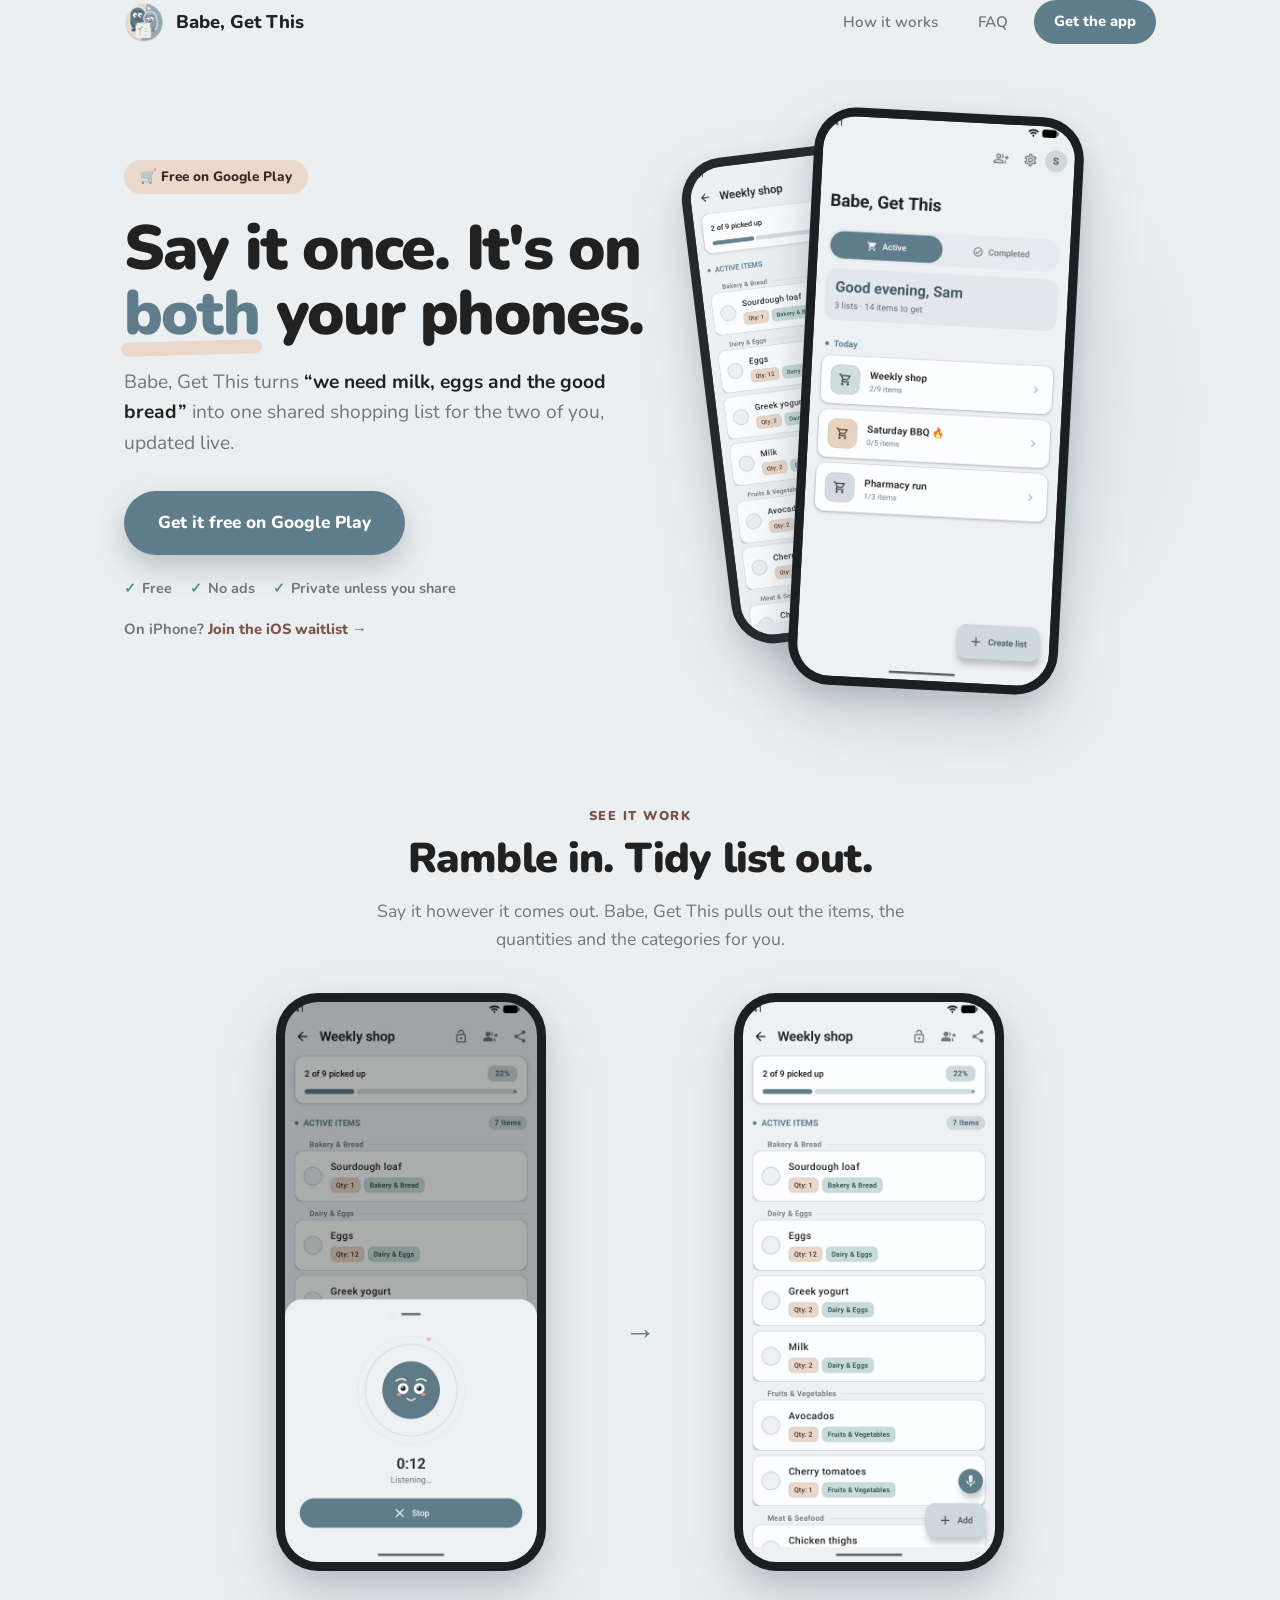
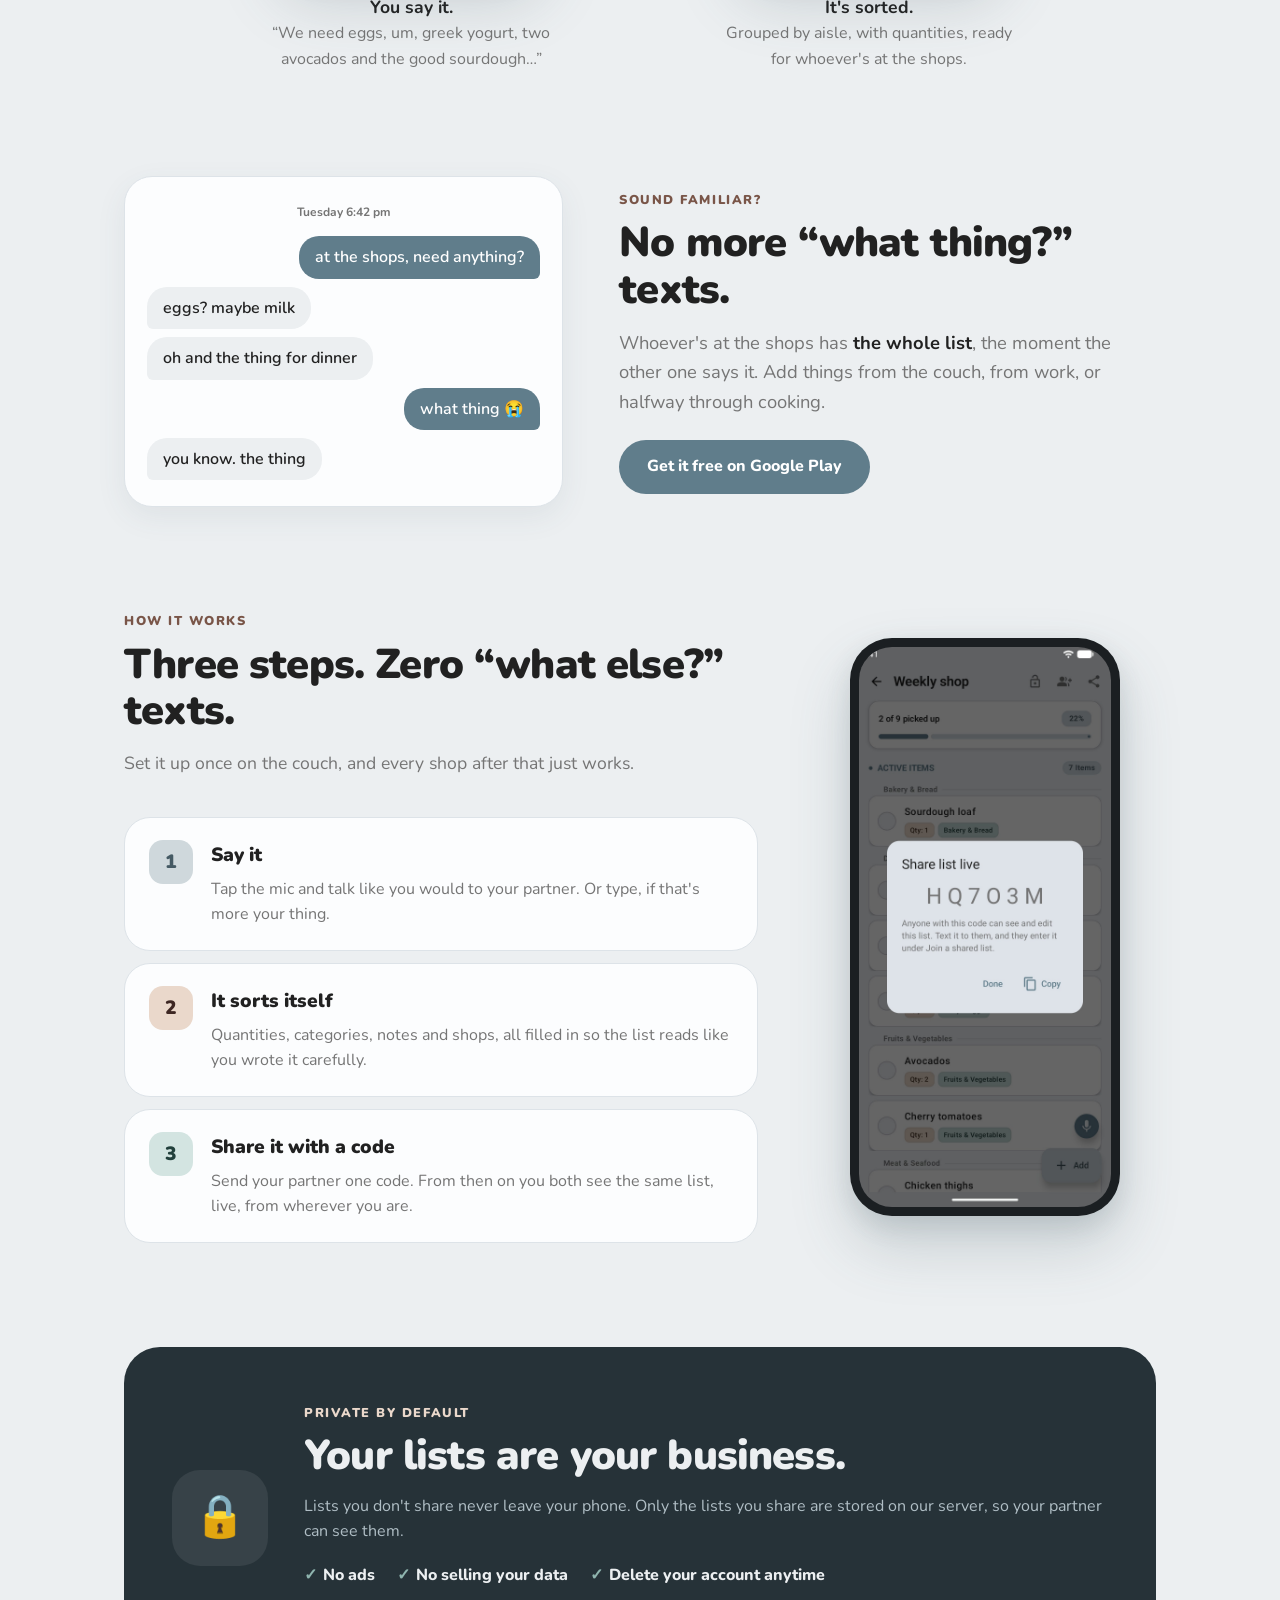
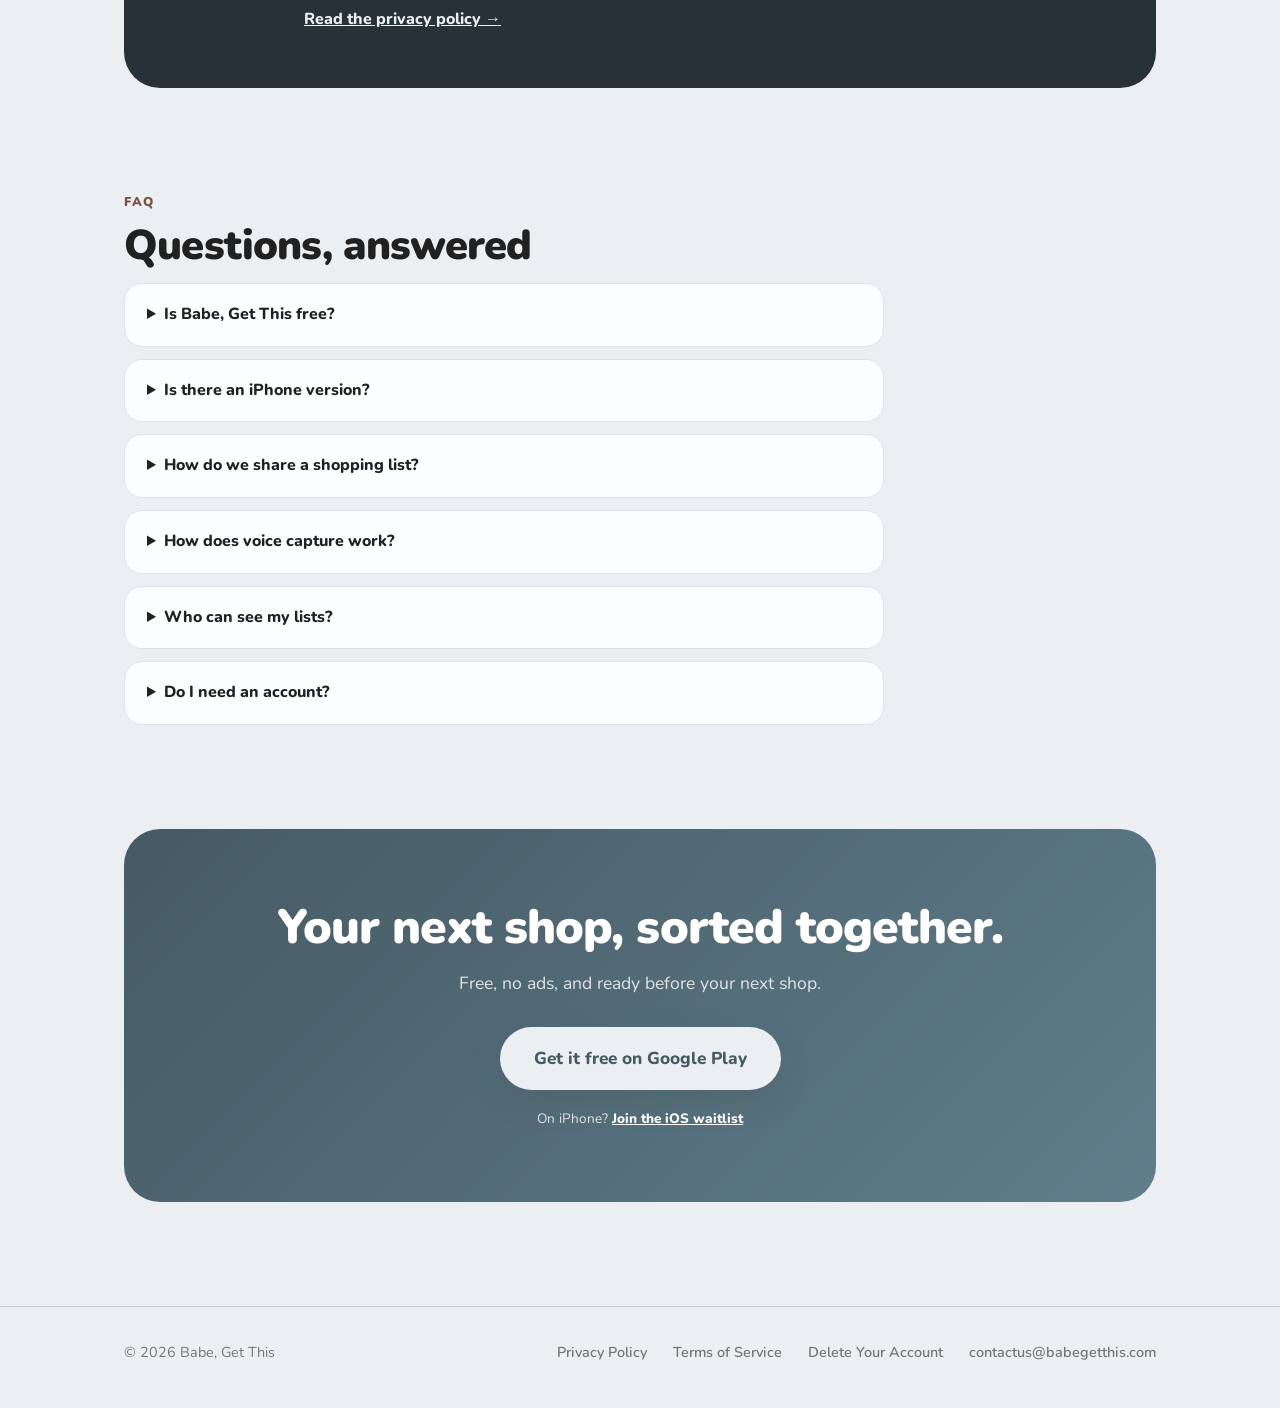
==== commit c34b57e8: "docs: align site copy with Android 1.2.0 sync and guest mode Landing FAQ, hero bullet, terms and acc" ====
--- a/index.html
+++ b/index.html
@@ -79,7 +79,7 @@
       "name": "Who can see my lists?",
       "acceptedAnswer": {
         "@type": "Answer",
-        "text": "Lists you don't share stay on your phone and are never uploaded. Only lists you share are stored on our server, so the people you share them with can see and edit them."
+        "text": "If you use the app without an account, your lists stay on your phone. If you sign in, your lists are stored on our server and synced to your account, so they come back if you reinstall or get a new phone. Only lists you share can be seen by other people, and they can see and edit them."
       }
     },
     {
@@ -87,7 +87,7 @@
       "name": "Do I need an account?",
       "acceptedAnswer": {
         "@type": "Answer",
-        "text": "Yes. You sign up with an email address. Voice transcription runs on our servers, and the account is there to prevent abuse of that, not to profile you."
+        "text": "No. You can use the app as a guest, and your lists stay on your phone. To use voice capture or share a list, you sign in with an email address or with Google, and your lists then sync to your account. Voice transcription runs on our servers, and the account is there to prevent abuse of that, not to profile you."
       }
     }
   ]
@@ -124,7 +124,7 @@
         <ul class="trust">
           <li>Free</li>
           <li>No ads</li>
-          <li>Unshared lists stay on your phone</li>
+          <li>Private unless you share</li>
         </ul>
 
         <p class="alt-link not-ios">On iPhone? <a href="ios.html">Join the iOS waitlist →</a></p>
@@ -247,11 +247,11 @@
         </details>
         <details class="faq-item">
           <summary>Who can see my lists?</summary>
-          <p>Lists you don&#x27;t share stay on your phone and are never uploaded. Only lists you share are stored on our server, so the people you share them with can see and edit them.</p>
+          <p>If you use the app without an account, your lists stay on your phone. If you sign in, your lists are stored on our server and synced to your account, so they come back if you reinstall or get a new phone. Only lists you share can be seen by other people, and they can see and edit them.</p>
         </details>
         <details class="faq-item">
           <summary>Do I need an account?</summary>
-          <p>Yes. You sign up with an email address. Voice transcription runs on our servers, and the account is there to prevent abuse of that, not to profile you.</p>
+          <p>No. You can use the app as a guest, and your lists stay on your phone. To use voice capture or share a list, you sign in with an email address or with Google, and your lists then sync to your account. Voice transcription runs on our servers, and the account is there to prevent abuse of that, not to profile you.</p>
         </details>
       </div>
     </section>
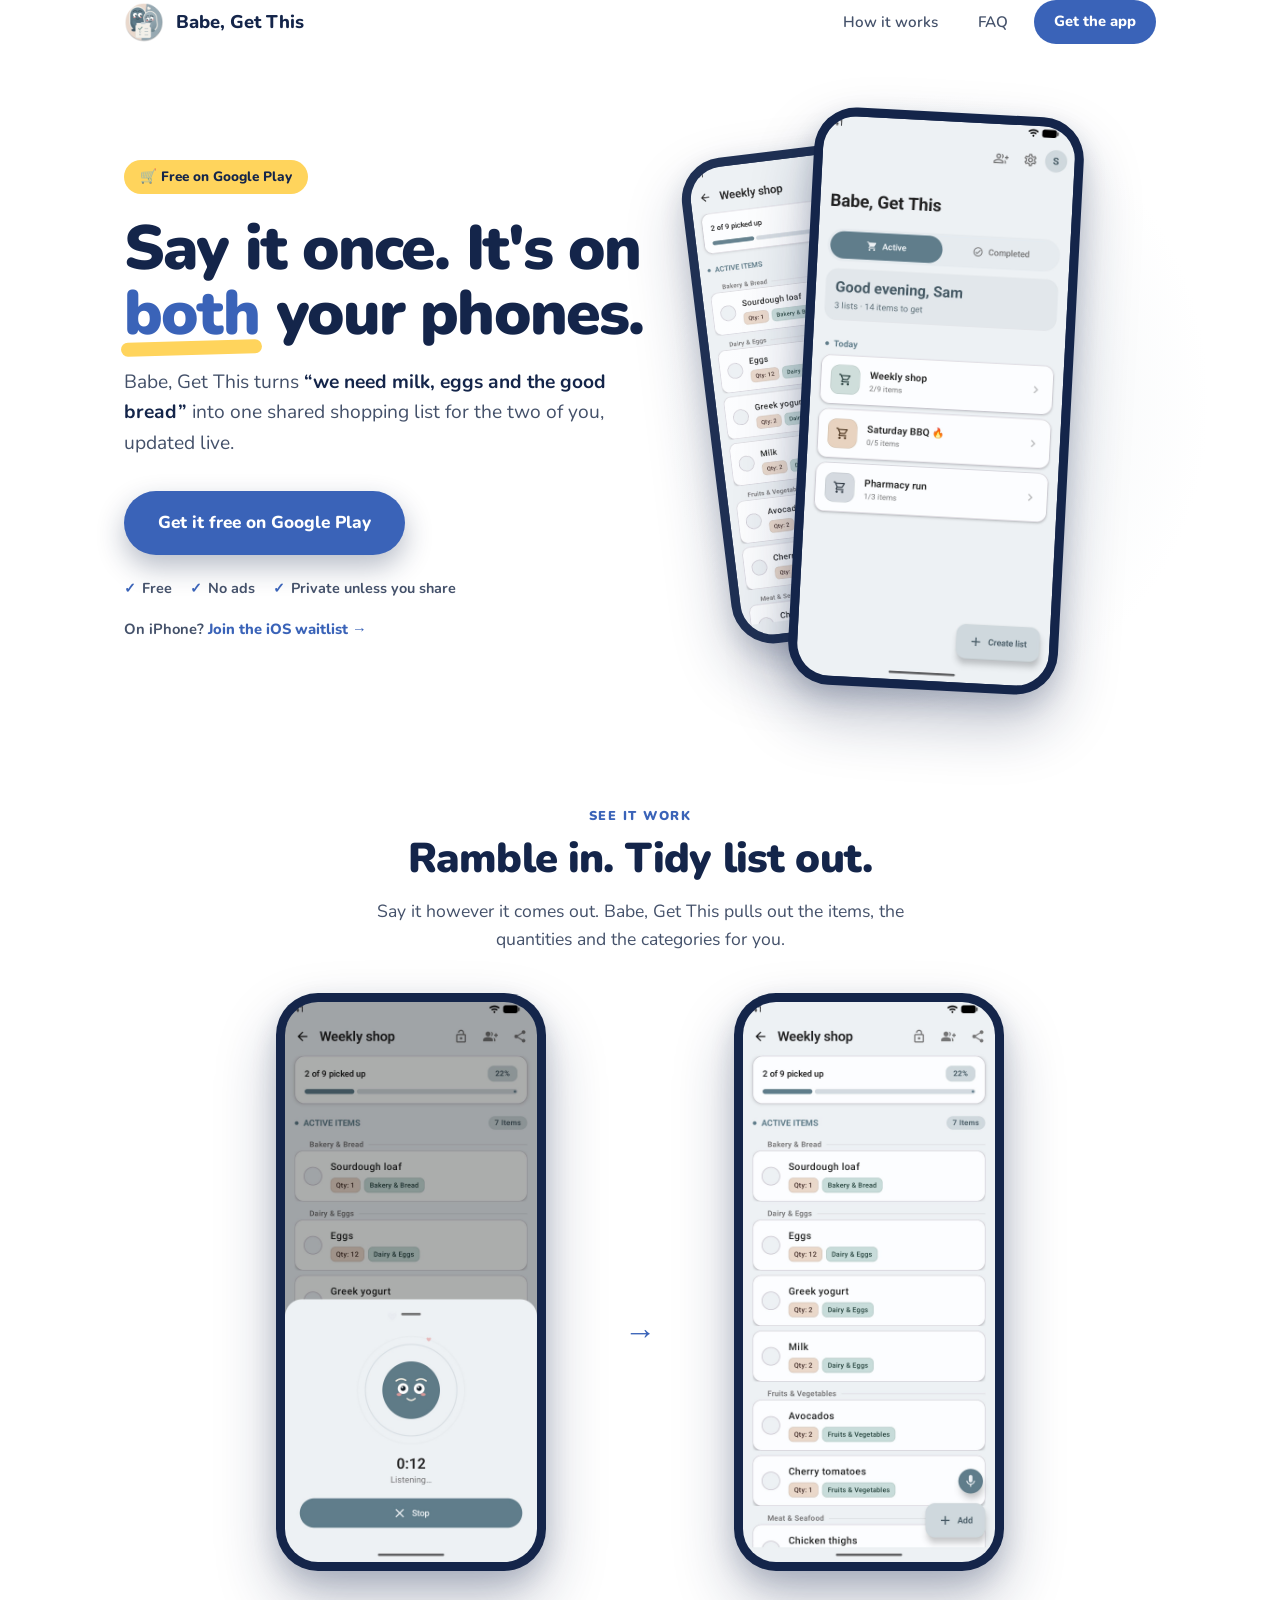
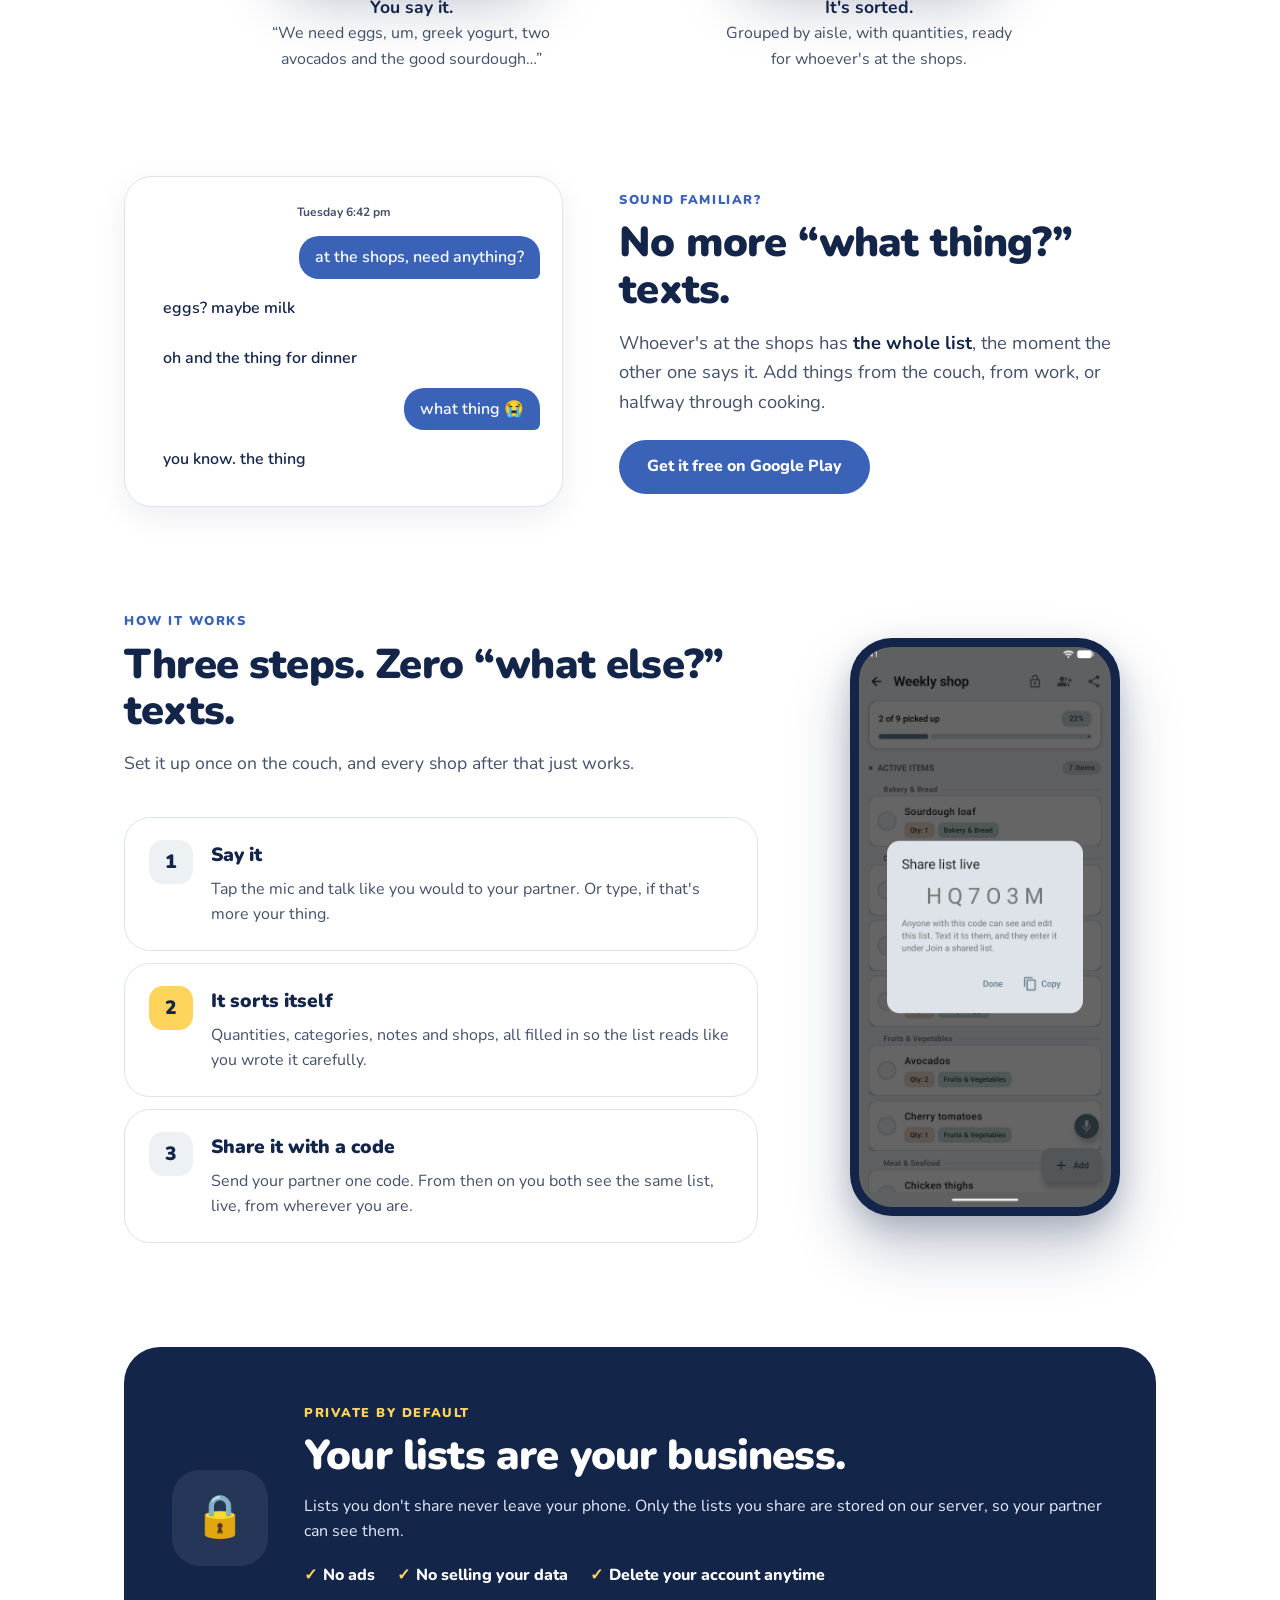
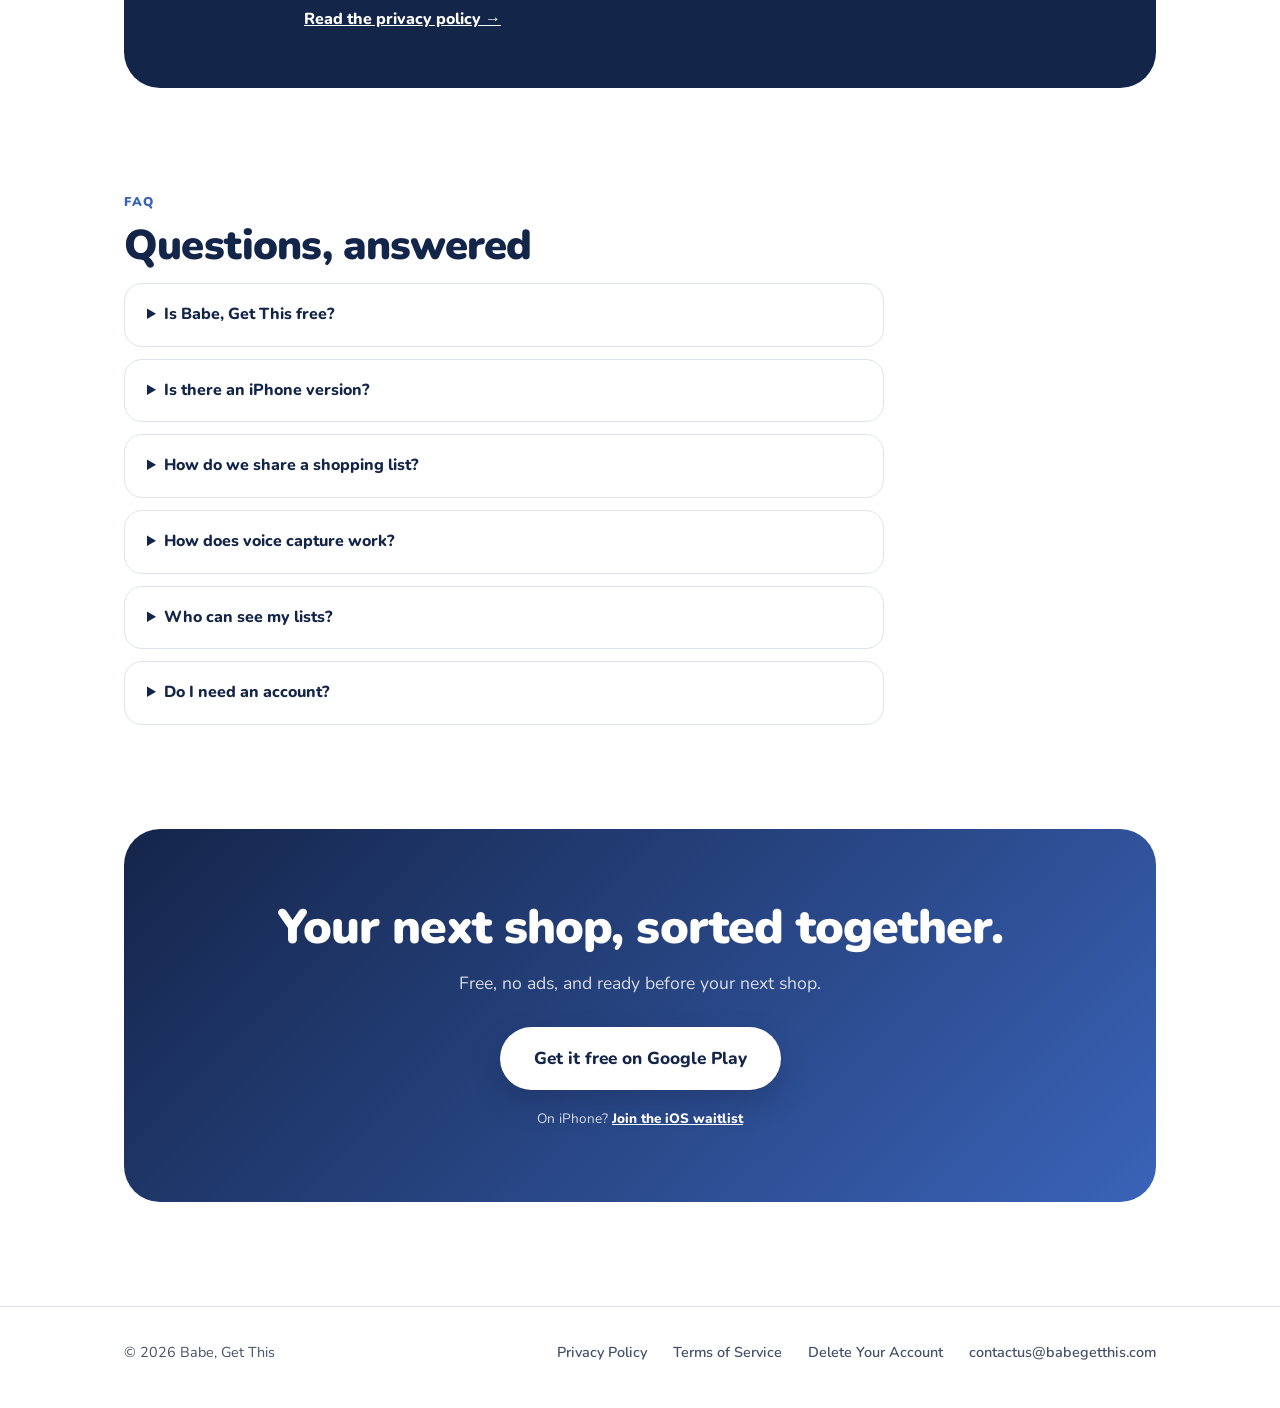
==== commit 9ba69aee: "style: Play Store palette tokens, Anton font, site check script Co-Authored-By: Claude Opus 5.5 <nor" ====
--- a/index.html
+++ b/index.html
@@ -21,7 +21,7 @@
   <link rel="apple-touch-icon" href="assets/icon.webp">
   <link rel="preconnect" href="https://fonts.googleapis.com">
   <link rel="preconnect" href="https://fonts.gstatic.com" crossorigin>
-  <link href="https://fonts.googleapis.com/css2?family=Nunito:wght@400;600;700;800;900&display=swap" rel="stylesheet">
+  <link href="https://fonts.googleapis.com/css2?family=Anton&family=Nunito:wght@400;600;700;800;900&display=swap" rel="stylesheet">
   <link rel="stylesheet" href="styles.css">
   <script src="assets/platform.js"></script>
   <script type="application/ld+json">
--- a/styles.css
+++ b/styles.css
@@ -1,48 +1,30 @@
 /* Babe, Get This — shared site styles.
-   Palette mirrors the app's Material 3 theme (ui/theme/Color.kt). */
+   Palette mirrors the Play Store graphics (marketing/play-store). */
 
 :root {
-  --bg: #ECEFF1;
-  --card: #FCFDFE;
-  --card-border: #DDE3E8;
-  --text: #212121;
-  --text-2: #757575;
-  --primary: #607D8B;
-  --primary-dark: #455A64;
-  --primary-light: #CFD8DC;
-  --on-primary: #FFFFFF;
-  --accent: #795548;
-  --secondary-container: #EAD8CB;
-  --on-secondary-container: #3E2723;
-  --tertiary: #5F8B85;
-  --tertiary-container: #D3E4E1;
-  --on-tertiary-container: #22403C;
-  --divider: #C7CFD5;
-  --ink: #263238;          /* deep slate for the dark bands */
-  --on-ink: #ECEFF1;
-  --shadow: 0 30px 60px rgba(69, 90, 100, 0.22), 0 10px 24px rgba(69, 90, 100, 0.14);
+  color-scheme: light dark;
+  --blue: #3A63B8;          /* hero + final CTA surface (Play Store blue) */
+  --blue-light: #4F7BD3;    /* accents only, never behind body text */
+  --yellow: #FFD45C;
+  --navy: #14254A;
+  --grey: #EDF1F4;
+  --white: #FFFFFF;
+  --line: #DDE4EE;
+  --text: #14254A;
+  --text-2: #44516A;
+  --on-blue: #FFFFFF;
+  --on-blue-2: #E6EDFB;
+  --display: "Anton", Impact, "Arial Narrow", sans-serif;
+  --shadow: 0 30px 60px rgba(20, 37, 74, 0.28), 0 10px 24px rgba(20, 37, 74, 0.16);
 }
 
 @media (prefers-color-scheme: dark) {
   :root {
-    --bg: #121212;
-    --card: #1D2123;
-    --card-border: #282C2E;
-    --text: #FFFFFF;
-    --text-2: #B0B0B0;
-    --primary: #90A4AE;
-    --primary-dark: #CFD8DC;
-    --primary-light: #37474F;
-    --on-primary: #14171A;
-    --accent: #A1887F;
-    --secondary-container: #4A392E;
-    --on-secondary-container: #EAD8CB;
-    --tertiary: #8FB5AF;
-    --tertiary-container: #24413D;
-    --on-tertiary-container: #C4DDD9;
-    --divider: #424242;
-    --ink: #1D2123;
-    --on-ink: #ECEFF1;
+    --white: #0E1830;
+    --grey: #15223F;
+    --line: #26365A;
+    --text: #F2F5FA;
+    --text-2: #B7C2D6;
     --shadow: 0 30px 60px rgba(0, 0, 0, 0.5), 0 10px 24px rgba(0, 0, 0, 0.35);
   }
 }
@@ -53,7 +35,7 @@
 
 body {
   font-family: "Nunito", -apple-system, BlinkMacSystemFont, "Segoe UI", Roboto, sans-serif;
-  background: var(--bg);
+  background: var(--white);
   color: var(--text);
   line-height: 1.6;
   -webkit-font-smoothing: antialiased;
@@ -116,8 +98,8 @@
 }
 
 .nav a.navlink:hover {
-  background: var(--primary-light);
-  color: var(--primary-dark);
+  background: var(--grey);
+  color: var(--navy);
 }
 
 .nav .btn { padding: 10px 20px; font-size: 0.92rem; }
@@ -140,21 +122,21 @@
 .btn:active { transform: scale(0.97); }
 
 .btn.primary {
-  background: var(--primary);
-  color: var(--on-primary);
-}
-
-.btn.primary:hover { background: var(--primary-dark); }
+  background: var(--blue);
+  color: var(--on-blue);
+}
+
+.btn.primary:hover { background: var(--navy); }
 
 .btn.big {
   padding: 18px 34px;
   font-size: 1.08rem;
-  box-shadow: 0 12px 28px rgba(69, 90, 100, 0.3);
+  box-shadow: 0 12px 28px rgba(20, 37, 74, 0.3);
 }
 
 .btn.light {
-  background: var(--on-ink);
-  color: var(--ink);
+  background: var(--on-blue);
+  color: var(--navy);
 }
 
 .btn.light:hover { background: #FFFFFF; }
@@ -173,8 +155,8 @@
 
 .badge {
   display: inline-block;
-  background: var(--secondary-container);
-  color: var(--on-secondary-container);
+  background: var(--yellow);
+  color: var(--navy);
   font-weight: 800;
   font-size: 0.85rem;
   padding: 6px 16px;
@@ -192,7 +174,7 @@
 
 .hero h1 em {
   font-style: normal;
-  color: var(--primary);
+  color: var(--blue);
   position: relative;
   white-space: nowrap;
 }
@@ -205,7 +187,7 @@
   right: -2%;
   bottom: 0.02em;
   height: 0.22em;
-  background: var(--secondary-container);
+  background: var(--yellow);
   border-radius: 999px;
   z-index: -1;
   transform: rotate(-1.5deg);
@@ -240,7 +222,7 @@
 
 .trust li::before {
   content: "✓";
-  color: var(--tertiary);
+  color: var(--blue);
   font-weight: 900;
   margin-right: 6px;
 }
@@ -252,7 +234,7 @@
   color: var(--text-2);
 }
 
-.alt-link a { color: var(--accent); text-decoration: none; font-weight: 800; }
+.alt-link a { color: var(--blue); text-decoration: none; font-weight: 800; }
 .alt-link a:hover { text-decoration: underline; }
 
 /* ---------- Phone frame ---------- */
@@ -268,7 +250,7 @@
   content: "";
   position: absolute;
   inset: 0 -12%;
-  background: radial-gradient(closest-side, var(--primary-light), transparent);
+  background: radial-gradient(closest-side, var(--grey), transparent);
   opacity: 0.8;
 }
 
@@ -277,7 +259,7 @@
   width: 270px;
   max-width: 64vw;
   padding: 9px;
-  background: #1B1F22;
+  background: var(--navy);
   border-radius: 42px;
   box-shadow: var(--shadow);
 }
@@ -319,12 +301,12 @@
 
 .icon-caption {
   position: relative;
-  background: var(--card);
-  border: 1px solid var(--card-border);
+  background: var(--white);
+  border: 1px solid var(--line);
   border-radius: 999px;
   padding: 8px 18px;
   font-weight: 800;
-  box-shadow: 0 10px 24px rgba(69, 90, 100, 0.12);
+  box-shadow: 0 10px 24px rgba(20, 37, 74, 0.12);
 }
 
 .icon-caption::before { content: "🍎 "; }
@@ -386,7 +368,7 @@
   font-weight: 900;
   letter-spacing: 0.12em;
   text-transform: uppercase;
-  color: var(--accent);
+  color: var(--blue);
   margin-bottom: 10px;
 }
 
@@ -418,12 +400,12 @@
 }
 
 .demo-card {
-  background: var(--card);
-  border: 1px solid var(--card-border);
+  background: var(--white);
+  border: 1px solid var(--line);
   border-radius: 28px;
   padding: 28px;
   min-height: 300px;
-  box-shadow: 0 10px 30px rgba(69, 90, 100, 0.08);
+  box-shadow: 0 10px 30px rgba(20, 37, 74, 0.08);
 }
 
 .demo-card h3 {
@@ -442,8 +424,8 @@
   width: 34px;
   height: 34px;
   border-radius: 50%;
-  background: var(--primary);
-  color: var(--on-primary);
+  background: var(--blue);
+  color: var(--on-blue);
   display: inline-flex;
   align-items: center;
   justify-content: center;
@@ -453,8 +435,8 @@
 .demo.listening .mic { animation: pulse 1.2s ease-out infinite; }
 
 @keyframes pulse {
-  0%   { box-shadow: 0 0 0 0 rgba(96, 125, 139, 0.55); }
-  100% { box-shadow: 0 0 0 16px rgba(96, 125, 139, 0); }
+  0%   { box-shadow: 0 0 0 0 rgba(58, 99, 184, 0.55); }
+  100% { box-shadow: 0 0 0 16px rgba(58, 99, 184, 0); }
 }
 
 .speech {
@@ -469,7 +451,7 @@
   display: inline-block;
   width: 2px;
   height: 1.1em;
-  background: var(--primary);
+  background: var(--blue);
   vertical-align: -0.15em;
   margin-left: 2px;
   animation: blink 1s steps(1) infinite;
@@ -479,7 +461,7 @@
 
 .arrow {
   font-size: 2rem;
-  color: var(--primary);
+  color: var(--blue);
   font-weight: 900;
 }
 
@@ -496,16 +478,16 @@
   margin-bottom: 8px;
 }
 
-.list-group:nth-of-type(1) > span { background: var(--tertiary-container); color: var(--on-tertiary-container); }
-.list-group:nth-of-type(2) > span { background: var(--secondary-container); color: var(--on-secondary-container); }
-.list-group:nth-of-type(3) > span { background: var(--primary-light); color: var(--primary-dark); }
+.list-group:nth-of-type(1) > span { background: var(--grey); color: var(--navy); }
+.list-group:nth-of-type(2) > span { background: var(--yellow); color: var(--navy); }
+.list-group:nth-of-type(3) > span { background: var(--grey); color: var(--navy); }
 
 .list-item {
   display: flex;
   align-items: center;
   gap: 12px;
   padding: 10px 14px;
-  background: var(--bg);
+  background: var(--white);
   border-radius: 14px;
   font-weight: 700;
   margin-bottom: 6px;
@@ -516,7 +498,7 @@
   content: "";
   width: 18px;
   height: 18px;
-  border: 2px solid var(--divider);
+  border: 2px solid var(--line);
   border-radius: 6px;
   flex: none;
 }
@@ -538,7 +520,7 @@
   border: none;
   font: inherit;
   font-weight: 800;
-  color: var(--primary);
+  color: var(--blue);
   cursor: pointer;
 }
 
@@ -552,14 +534,14 @@
 }
 
 .chat {
-  background: var(--card);
-  border: 1px solid var(--card-border);
+  background: var(--white);
+  border: 1px solid var(--line);
   border-radius: 28px;
   padding: 26px 22px;
   display: flex;
   flex-direction: column;
   gap: 8px;
-  box-shadow: 0 10px 30px rgba(69, 90, 100, 0.08);
+  box-shadow: 0 10px 30px rgba(20, 37, 74, 0.08);
 }
 
 .chat .time {
@@ -580,14 +562,14 @@
 
 .bubble.them {
   align-self: flex-start;
-  background: var(--bg);
+  background: var(--white);
   border-bottom-left-radius: 6px;
 }
 
 .bubble.me {
   align-self: flex-end;
-  background: var(--primary);
-  color: var(--on-primary);
+  background: var(--blue);
+  color: var(--on-blue);
   border-bottom-right-radius: 6px;
 }
 
@@ -610,8 +592,8 @@
 }
 
 .step {
-  background: var(--card);
-  border: 1px solid var(--card-border);
+  background: var(--white);
+  border: 1px solid var(--line);
   border-radius: 26px;
   padding: 30px 26px;
   position: relative;
@@ -631,9 +613,9 @@
   margin-bottom: 18px;
 }
 
-.step:nth-child(1)::before { background: var(--primary-light); color: var(--primary-dark); }
-.step:nth-child(2)::before { background: var(--secondary-container); color: var(--on-secondary-container); }
-.step:nth-child(3)::before { background: var(--tertiary-container); color: var(--on-tertiary-container); }
+.step:nth-child(1)::before { background: var(--grey); color: var(--navy); }
+.step:nth-child(2)::before { background: var(--yellow); color: var(--navy); }
+.step:nth-child(3)::before { background: var(--grey); color: var(--navy); }
 
 .step h3 { font-size: 1.2rem; font-weight: 900; margin-bottom: 6px; }
 .step p { color: var(--text-2); }
@@ -641,14 +623,14 @@
 /* ---------- Dark bands (privacy, final CTA) ---------- */
 
 .band {
-  background: var(--ink);
-  color: var(--on-ink);
+  background: var(--navy);
+  color: var(--on-blue);
   border-radius: 36px;
   padding: 56px 48px;
 }
 
-.band .eyebrow { color: var(--secondary-container); }
-.band p { color: #B0BEC5; }
+.band .eyebrow { color: var(--yellow); }
+.band p { color: var(--on-blue-2); }
 
 .privacy-band {
   display: grid;
@@ -668,7 +650,7 @@
   font-size: 2.6rem;
 }
 
-.privacy-band h2 { color: var(--on-ink); }
+.privacy-band h2 { color: var(--on-blue); }
 .privacy-band ul {
   list-style: none;
   display: flex;
@@ -677,24 +659,24 @@
   margin-top: 18px;
   font-weight: 800;
 }
-.privacy-band li::before { content: "✓"; color: #8FB5AF; margin-right: 6px; }
-.privacy-band a { color: var(--on-ink); font-weight: 800; }
+.privacy-band li::before { content: "✓"; color: var(--yellow); margin-right: 6px; }
+.privacy-band a { color: var(--on-blue); font-weight: 800; }
 
 .final {
   text-align: center;
-  background: linear-gradient(135deg, var(--primary-dark), var(--primary));
+  background: linear-gradient(135deg, var(--navy), var(--blue));
   padding: 72px 32px;
 }
 
 .final h2 { color: #FFFFFF; font-size: clamp(2rem, 5vw, 3rem); }
 .final p { color: rgba(255, 255, 255, 0.82); font-size: 1.1rem; margin: 0 auto 30px; max-width: 44ch; }
-.final .btn.light { color: var(--primary-dark); }
+.final .btn.light { color: var(--navy); }
 .final .fine { font-size: 0.85rem; margin: 18px auto 0; }
 .final .fine a { color: #FFFFFF; font-weight: 800; }
 
 @media (prefers-color-scheme: dark) {
-  .final { background: linear-gradient(135deg, #37474F, #263238); }
-  .final .btn.light { color: #263238; }
+  .final { background: var(--blue); }
+  .final .btn.light { color: var(--navy); }
 }
 
 /* ---------- FAQ ---------- */
@@ -706,8 +688,8 @@
 }
 
 .faq-item {
-  background: var(--card);
-  border: 1px solid var(--card-border);
+  background: var(--white);
+  border: 1px solid var(--line);
   border-radius: 18px;
   padding: 18px 22px;
 }
@@ -722,7 +704,7 @@
   color: var(--text-2);
 }
 
-.faq-item a { color: var(--primary); font-weight: 800; }
+.faq-item a { color: var(--blue); font-weight: 800; }
 
 /* ---------- Sticky mobile CTA (assets/landing.js) ---------- */
 
@@ -761,14 +743,14 @@
   font: inherit;
   font-size: 1.05rem;
   color: var(--text);
-  background: var(--card);
-  border: 1px solid var(--divider);
+  background: var(--white);
+  border: 1px solid var(--line);
   border-radius: 999px;
   padding: 16px 22px;
 }
 
 .waitlist input[type="email"]:focus {
-  outline: 2px solid var(--primary);
+  outline: 2px solid var(--blue);
   outline-offset: 1px;
 }
 
@@ -797,9 +779,9 @@
   color: var(--text-2);
 }
 
-.waitlist .status.ok { color: var(--tertiary); font-weight: 800; font-size: 1rem; }
+.waitlist .status.ok { color: var(--blue); font-weight: 800; font-size: 1rem; }
 .waitlist .status.err { color: #B3261E; font-weight: 700; }
-.waitlist .status a { color: var(--primary); font-weight: 700; }
+.waitlist .status a { color: var(--blue); font-weight: 700; }
 
 .android-card {
   display: flex;
@@ -807,8 +789,8 @@
   justify-content: space-between;
   gap: 24px;
   flex-wrap: wrap;
-  background: var(--card);
-  border: 1px solid var(--card-border);
+  background: var(--white);
+  border: 1px solid var(--line);
   border-radius: 28px;
   padding: 32px 36px;
 }
@@ -853,11 +835,11 @@
 .page p { margin-bottom: 12px; }
 .page ul { margin: 0 0 12px 22px; }
 .page li { margin-bottom: 6px; }
-.page a { color: var(--primary); font-weight: 700; }
+.page a { color: var(--blue); font-weight: 700; }
 
 .page .note {
-  background: var(--tertiary-container);
-  color: var(--on-tertiary-container);
+  background: var(--grey);
+  color: var(--navy);
   border-radius: 16px;
   padding: 16px 20px;
   font-size: 0.95rem;
@@ -869,8 +851,8 @@
 /* ---------- Account deletion form ---------- */
 
 .del-card {
-  background: var(--card);
-  border: 1px solid var(--card-border);
+  background: var(--white);
+  border: 1px solid var(--line);
   border-radius: 22px;
   padding: 26px 24px;
   margin: 18px 0;
@@ -889,15 +871,15 @@
   width: 100%;
   font: inherit;
   color: var(--text);
-  background: var(--bg);
-  border: 1px solid var(--divider);
+  background: var(--white);
+  border: 1px solid var(--line);
   border-radius: 14px;
   padding: 12px 14px;
   margin-bottom: 16px;
 }
 
 .del-card input:focus {
-  outline: 2px solid var(--primary);
+  outline: 2px solid var(--blue);
   outline-offset: 1px;
 }
 
@@ -925,13 +907,13 @@
 .btn.danger:disabled { opacity: 0.6; cursor: default; }
 
 .del-card .status { margin: 14px 0 0; font-weight: 700; font-size: 0.92rem; }
-.del-card .status.ok { color: var(--tertiary); }
+.del-card .status.ok { color: var(--blue); }
 .del-card .status.err { color: #B3261E; }
 
 /* ---------- Footer ---------- */
 
 footer {
-  border-top: 1px solid var(--divider);
+  border-top: 1px solid var(--line);
   padding: 34px 0 44px;
 }
 
@@ -951,7 +933,7 @@
   font-weight: 600;
 }
 
-footer a:hover { color: var(--primary); }
+footer a:hover { color: var(--blue); }
 
 /* ---------- Responsive ---------- */
 
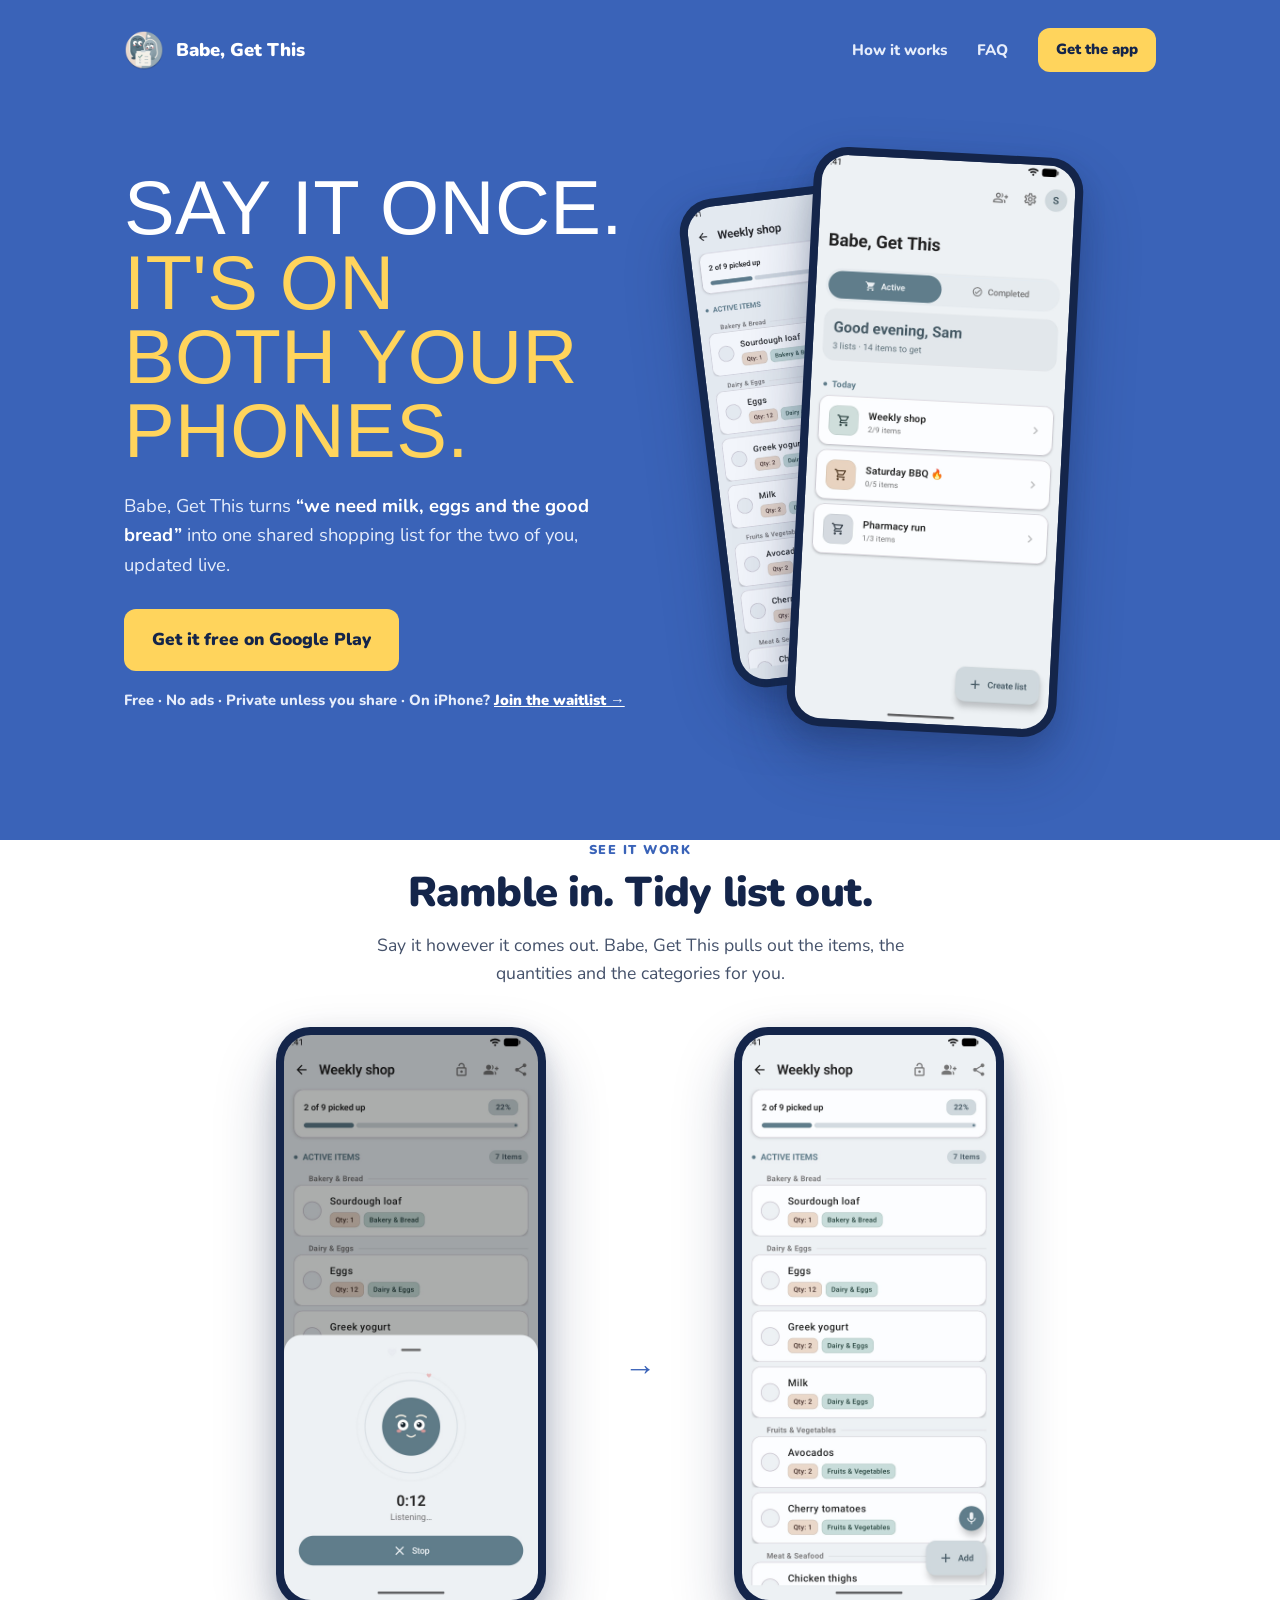
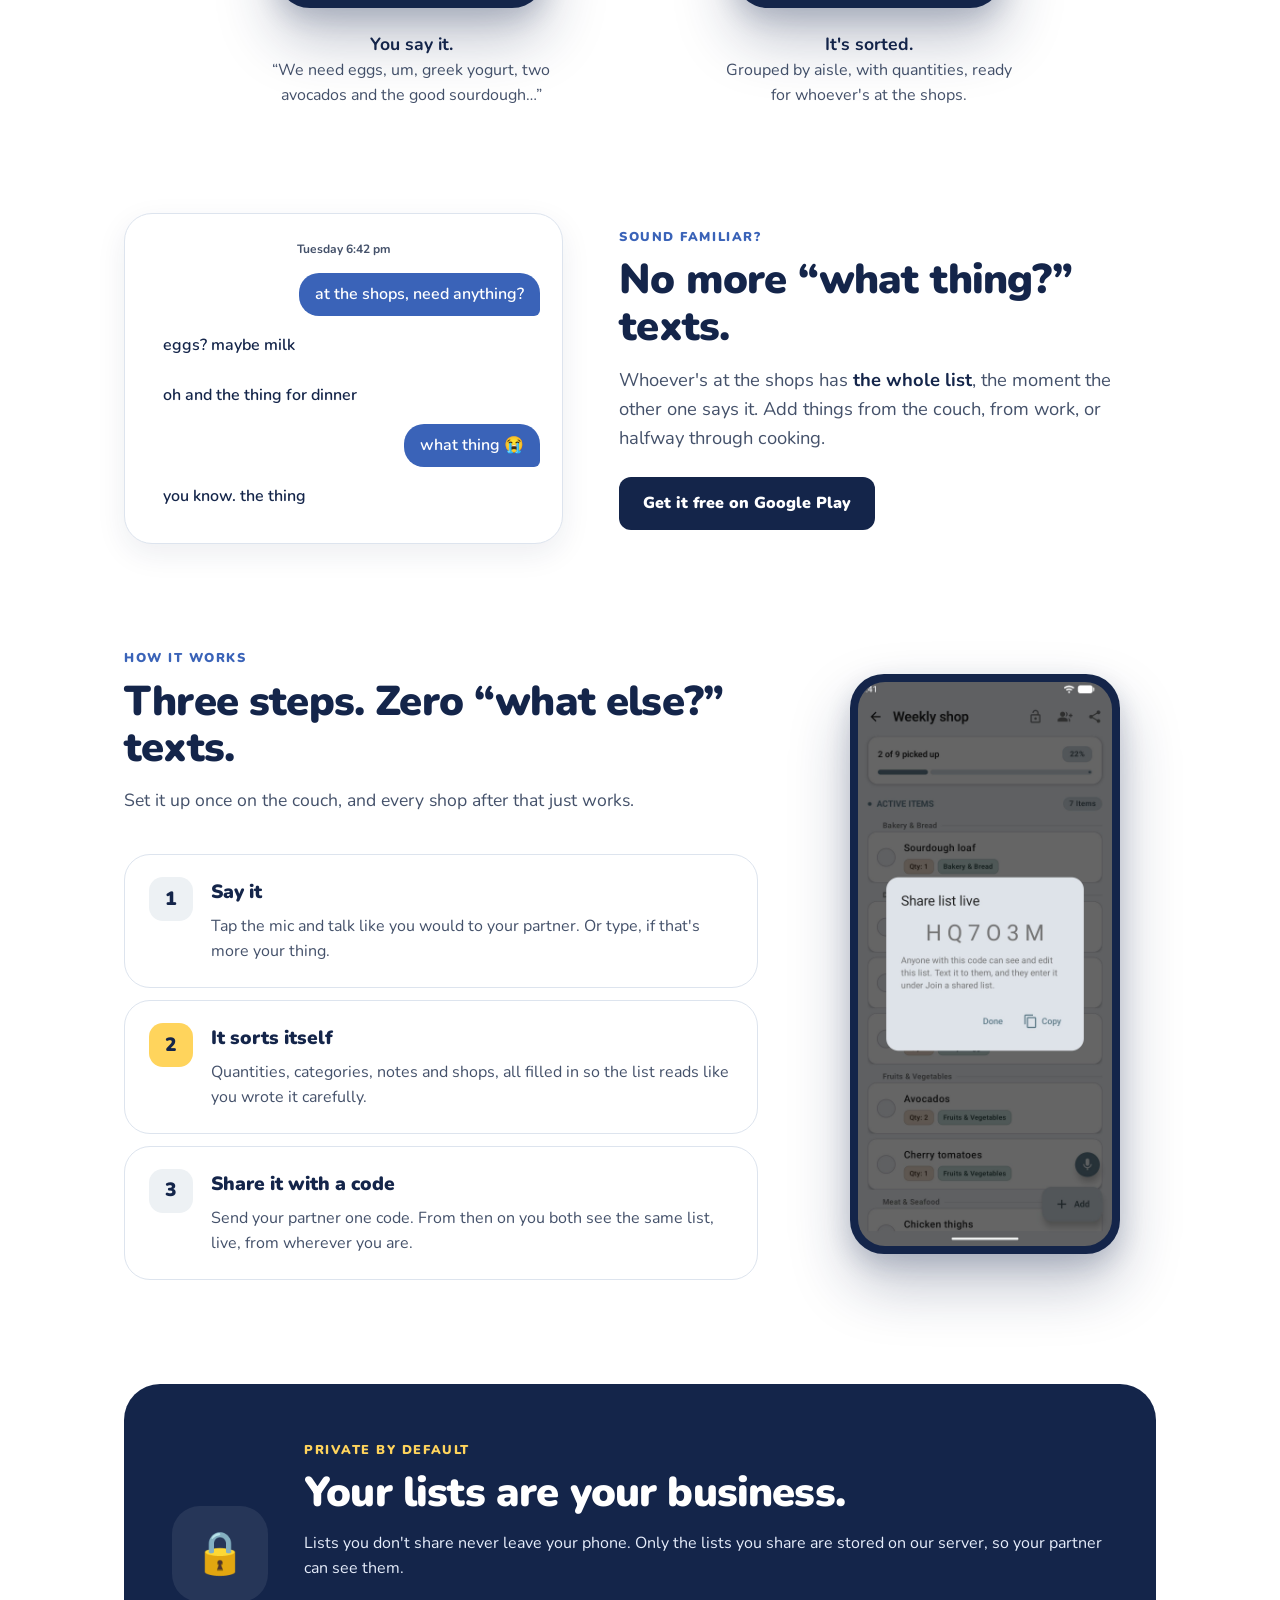
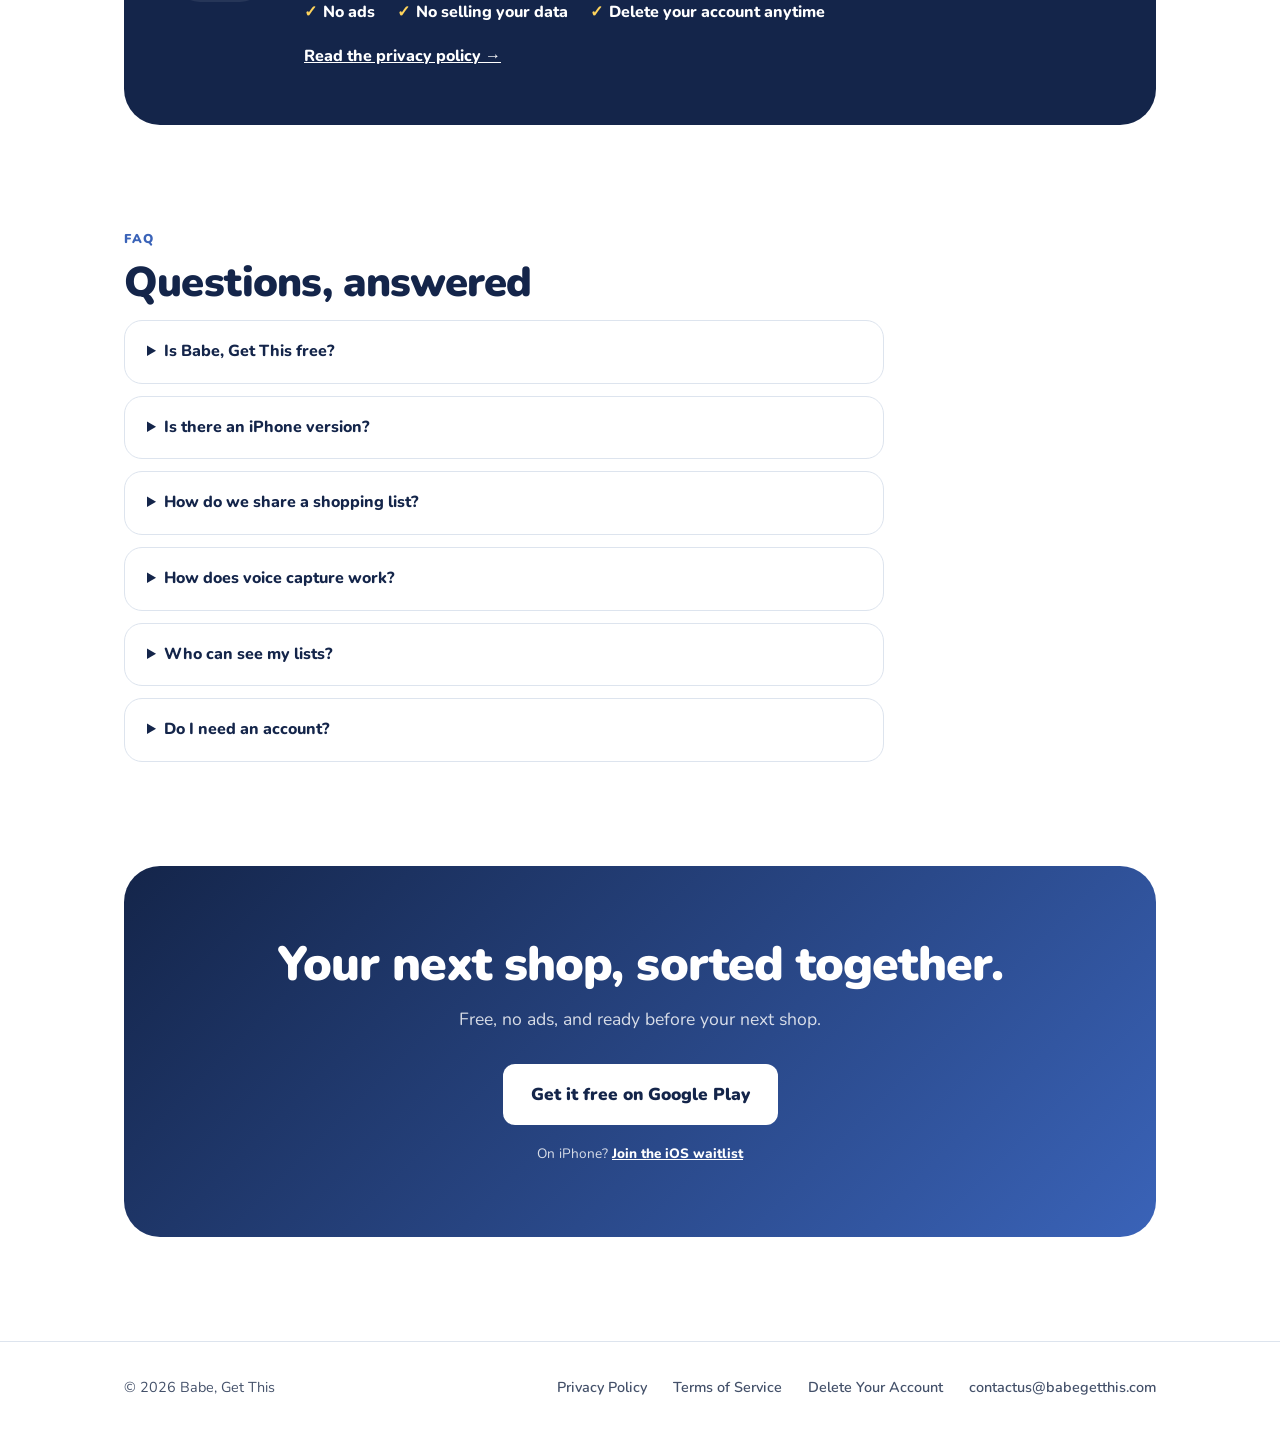
==== commit 4ce0a64d: "style: Play Store header and blue hero Co-Authored-By: Claude Opus 5.5 <noreply@anthropic.com>" ====
--- a/index.html
+++ b/index.html
@@ -17,7 +17,7 @@
   <meta property="og:image:alt" content="Babe, Get This: Say it once. It's on both your phones.">
   <meta property="og:site_name" content="Babe, Get This">
   <meta name="twitter:card" content="summary_large_image">
-  <meta name="theme-color" content="#607D8B">
+  <meta name="theme-color" content="#3A63B8">
   <link rel="apple-touch-icon" href="assets/icon.webp">
   <link rel="preconnect" href="https://fonts.googleapis.com">
   <link rel="preconnect" href="https://fonts.gstatic.com" crossorigin>
@@ -95,51 +95,50 @@
   </script>
 </head>
 <body>
-
-  <header class="wrap">
-    <nav class="nav">
-      <img src="assets/icon.webp" alt="Babe, Get This app icon">
-      <a class="brand" href="index.html">Babe, Get This</a>
-      <a class="navlink" href="#how">How it works</a>
-      <a class="navlink" href="#faq">FAQ</a>
-      <a class="btn primary not-ios" href="https://play.google.com/store/apps/details?id=com.babegetthis.android">Get the app</a>
-      <a class="btn primary only-ios" href="ios.html">iPhone waitlist</a>
-    </nav>
+  <a class="skip" href="#main">Skip to content</a>
+
+  <header class="top">
+    <div class="wrap">
+      <nav class="nav">
+        <img src="assets/icon.webp" alt="" width="40" height="40">
+        <a class="brand" href="index.html">Babe, Get This</a>
+        <a class="navlink" href="#how">How it works</a>
+        <a class="navlink" href="#faq">FAQ</a>
+        <a class="btn yellow not-ios" href="https://play.google.com/store/apps/details?id=com.babegetthis.android">Get the app</a>
+        <a class="btn yellow only-ios" href="ios.html">iPhone waitlist</a>
+      </nav>
+    </div>
   </header>
 
-  <main class="wrap">
-
-    <section class="hero">
-      <div>
-        <span class="badge not-ios">🛒 Free on Google Play</span>
-        <span class="badge only-ios">📱 iPhone version coming soon</span>
-        <h1>Say it once. It's on <em>both</em> your phones.</h1>
-        <p class="sub">Babe, Get This turns <strong>“we need milk, eggs and the good bread”</strong> into one shared shopping list for the two of you, updated live.</p>
-
-        <div class="cta-row" id="heroCta">
-          <a class="btn primary big not-ios" href="https://play.google.com/store/apps/details?id=com.babegetthis.android">Get it free on Google Play</a>
-          <a class="btn primary big only-ios" href="ios.html">Join the iPhone waitlist</a>
+  <main id="main">
+
+    <div class="top hero-band">
+      <section class="hero wrap">
+        <div>
+          <h1 class="display">Say it once. <span class="hi">It's on both your phones.</span></h1>
+          <p class="sub">Babe, Get This turns <strong>“we need milk, eggs and the good bread”</strong> into one shared shopping list for the two of you, updated live.</p>
+
+          <div class="cta-row" id="heroCta">
+            <a class="btn yellow big not-ios" href="https://play.google.com/store/apps/details?id=com.babegetthis.android">Get it free on Google Play</a>
+            <a class="btn yellow big only-ios" href="ios.html">Join the iPhone waitlist</a>
+          </div>
+
+          <p class="meta not-ios">Free · No ads · Private unless you share · On iPhone? <a href="ios.html">Join the waitlist →</a></p>
+          <p class="meta only-ios">Free · No ads · Partner on Android? It's <a href="https://play.google.com/store/apps/details?id=com.babegetthis.android">free on Google Play</a> today.</p>
         </div>
 
-        <ul class="trust">
-          <li>Free</li>
-          <li>No ads</li>
-          <li>Private unless you share</li>
-        </ul>
-
-        <p class="alt-link not-ios">On iPhone? <a href="ios.html">Join the iOS waitlist →</a></p>
-        <p class="alt-link only-ios">Partner on Android? It's <a href="https://play.google.com/store/apps/details?id=com.babegetthis.android">free on Google Play</a> today.</p>
-      </div>
-
-      <div class="stage">
-        <div class="phone back">
-          <img src="assets/screenshots/android-list.jpg" alt="The Weekly shop list, sorted into categories with quantities" width="1080" height="2400">
+        <div class="stage">
+          <div class="phone frame back">
+            <img src="assets/screenshots/android-list.jpg" alt="The Weekly shop list, sorted into categories with quantities" width="1080" height="2400">
+          </div>
+          <div class="phone frame front">
+            <img src="assets/screenshots/android-home.jpg" alt="Babe, Get This home screen with three shopping lists" width="1080" height="2400" fetchpriority="high">
+          </div>
         </div>
-        <div class="phone front">
-          <img src="assets/screenshots/android-home.jpg" alt="Babe, Get This home screen with three shopping lists" width="1080" height="2400" fetchpriority="high">
-        </div>
-      </div>
-    </section>
+      </section>
+    </div>
+
+    <div class="wrap">
 
     <section class="section" id="how">
       <div class="center">
@@ -266,6 +265,8 @@
       </div>
     </section>
 
+    </div>
+
   </main>
 
   <div class="mobile-cta" id="mobileCta">
--- a/styles.css
+++ b/styles.css
@@ -62,47 +62,80 @@
 html:not(.is-ios) .only-ios { display: none !important; }
 html.is-ios .not-ios { display: none !important; }
 
+/* ---------- Skip link ---------- */
+
+.skip {
+  position: absolute;
+  left: 16px;
+  top: -60px;
+  z-index: 20;
+  background: var(--yellow);
+  color: var(--navy);
+  font-weight: 900;
+  padding: 10px 16px;
+  border-radius: 10px;
+  text-decoration: none;
+}
+
+.skip:focus { top: 12px; }
+
+/* ---------- Display type (Anton, from the Play Store graphics) ---------- */
+
+.display {
+  font-family: var(--display);
+  font-weight: 400;
+  text-transform: uppercase;
+  letter-spacing: 0.005em;
+  line-height: 0.98;
+  text-wrap: balance;
+}
+
+.display .hi { display: block; color: var(--blue); }
+.top .display .hi, .band .display .hi { color: var(--yellow); }
+
 /* ---------- Header ---------- */
 
 header {
-  padding: 20px 0;
+  padding: 28px 0 20px;
 }
 
 .nav {
   display: flex;
   align-items: center;
-  gap: 12px;
+  gap: 30px;
 }
 
 .nav img {
   width: 40px;
   height: 40px;
-  border-radius: 50%;
+  border-radius: 10px;
 }
 
 .nav .brand {
-  font-weight: 800;
+  font-weight: 900;
   font-size: 1.15rem;
   color: var(--text);
   text-decoration: none;
   flex: 1;
+  margin-left: -18px; /* sit closer to the icon than the 30px nav gap */
 }
 
 .nav a.navlink {
   color: var(--text-2);
   text-decoration: none;
-  font-weight: 600;
+  font-weight: 800;
   font-size: 0.95rem;
-  padding: 8px 14px;
-  border-radius: 999px;
-}
-
-.nav a.navlink:hover {
-  background: var(--grey);
-  color: var(--navy);
-}
-
-.nav .btn { padding: 10px 20px; font-size: 0.92rem; }
+}
+
+.nav a.navlink:hover { color: var(--blue); text-decoration: underline; text-underline-offset: 4px; }
+
+.nav .btn { padding: 10px 18px; font-size: 0.92rem; }
+
+/* Blue surfaces: the homepage header + hero, like the Play Store panels. */
+.top { background: var(--blue); color: var(--on-blue); }
+.top .nav .brand { color: var(--on-blue); }
+.top .nav a.navlink { color: var(--on-blue-2); }
+.top .nav a.navlink:hover { color: var(--on-blue); }
 
 /* ---------- Buttons ---------- */
 
@@ -111,35 +144,26 @@
   align-items: center;
   justify-content: center;
   gap: 10px;
-  padding: 14px 28px;
-  border-radius: 999px;
-  font-weight: 800;
+  padding: 14px 24px;
+  border-radius: 12px;
+  font-weight: 900;
   font-size: 1rem;
   text-decoration: none;
-  transition: transform 0.15s ease, background 0.15s ease;
+  transition: transform 0.15s ease, background-color 0.15s ease;
 }
 
 .btn:active { transform: scale(0.97); }
 
-.btn.primary {
-  background: var(--blue);
-  color: var(--on-blue);
-}
-
-.btn.primary:hover { background: var(--navy); }
-
-.btn.big {
-  padding: 18px 34px;
-  font-size: 1.08rem;
-  box-shadow: 0 12px 28px rgba(20, 37, 74, 0.3);
-}
-
-.btn.light {
-  background: var(--on-blue);
-  color: var(--navy);
-}
-
-.btn.light:hover { background: #FFFFFF; }
+.btn.primary, .btn.navy { background: var(--navy); color: var(--on-blue); }
+.btn.primary:hover, .btn.navy:hover { background: var(--blue); }
+
+.btn.yellow { background: var(--yellow); color: var(--navy); }
+.btn.yellow:hover { background: #FFE08A; }
+
+.btn.big { padding: 17px 28px; font-size: 1.08rem; }
+
+.btn.light { background: var(--on-blue); color: var(--navy); }
+.btn.light:hover { background: var(--yellow); }
 
 .btn .ico { width: 22px; height: 22px; flex: none; }
 
@@ -148,19 +172,20 @@
 .hero {
   display: grid;
   grid-template-columns: 1.1fr 0.9fr;
-  gap: 56px;
-  align-items: center;
-  padding: 48px 0 96px;
-}
-
+  gap: 48px;
+  align-items: center;
+  padding: 40px 24px 88px;
+}
+
+/* ios.html still uses .badge, .trust, .alt-link and h1 em (restyled in the new palette). */
 .badge {
   display: inline-block;
   background: var(--yellow);
   color: var(--navy);
-  font-weight: 800;
+  font-weight: 900;
   font-size: 0.85rem;
-  padding: 6px 16px;
-  border-radius: 999px;
+  padding: 6px 14px;
+  border-radius: 8px;
   margin-bottom: 22px;
 }
 
@@ -170,37 +195,32 @@
   line-height: 1.05;
   letter-spacing: -0.03em;
   margin-bottom: 20px;
+  text-wrap: balance;
+}
+
+.hero h1.display {
+  font-size: clamp(2.6rem, 7vw, 4.75rem);
+  font-weight: 400;
+  line-height: 0.98;
+  letter-spacing: 0.005em;
+  margin-bottom: 22px;
 }
 
 .hero h1 em {
   font-style: normal;
   color: var(--blue);
-  position: relative;
-  white-space: nowrap;
-}
-
-/* Hand-drawn-ish underline under the emphasised word. */
-.hero h1 em::after {
-  content: "";
-  position: absolute;
-  left: -2%;
-  right: -2%;
-  bottom: 0.02em;
-  height: 0.22em;
-  background: var(--yellow);
-  border-radius: 999px;
-  z-index: -1;
-  transform: rotate(-1.5deg);
 }
 
 .hero p.sub {
-  font-size: 1.2rem;
+  font-size: 1.15rem;
   color: var(--text-2);
   max-width: 44ch;
-  margin-bottom: 32px;
+  margin-bottom: 30px;
 }
 
 .hero p.sub strong { color: var(--text); }
+.top .hero p.sub { color: var(--on-blue-2); }
+.top .hero p.sub strong { color: var(--on-blue); }
 
 .cta-row {
   display: flex;
@@ -208,6 +228,16 @@
   flex-wrap: wrap;
   align-items: center;
 }
+
+.meta {
+  margin-top: 18px;
+  font-size: 0.92rem;
+  font-weight: 800;
+  color: var(--on-blue-2);
+}
+
+.meta a { color: var(--on-blue); font-weight: 900; }
+.meta a:hover { color: var(--yellow); }
 
 .trust {
   display: flex;
@@ -246,21 +276,13 @@
   padding: 20px 0;
 }
 
-.stage::before {
-  content: "";
-  position: absolute;
-  inset: 0 -12%;
-  background: radial-gradient(closest-side, var(--grey), transparent);
-  opacity: 0.8;
-}
-
 .phone {
   position: relative;
   width: 270px;
   max-width: 64vw;
-  padding: 9px;
+  padding: 8px;
   background: var(--navy);
-  border-radius: 42px;
+  border-radius: 34px;
   box-shadow: var(--shadow);
 }
 
@@ -268,7 +290,7 @@
   display: block;
   width: 100%;
   height: auto;
-  border-radius: 33px;
+  border-radius: 27px;
 }
 
 /* Hero: home screen in front, the list peeking out behind it. */
@@ -938,7 +960,7 @@
 /* ---------- Responsive ---------- */
 
 @media (max-width: 860px) {
-  .hero { grid-template-columns: 1fr; padding: 24px 0 72px; text-align: center; gap: 40px; }
+  .hero { grid-template-columns: 1fr; padding: 16px 24px 72px; text-align: center; gap: 40px; }
   .hero p.sub { margin-left: auto; margin-right: auto; }
   .cta-row, .trust { justify-content: center; }
   .waitlist { margin-left: auto; margin-right: auto; }
@@ -962,6 +984,8 @@
 
 @media (max-width: 540px) {
   .nav a.navlink { display: none; }
+  .nav { gap: 12px; }
+  .nav .brand { margin-left: 0; font-size: 1.05rem; }
   .nav .btn { padding: 9px 16px; font-size: 0.85rem; }
   .phone { width: 230px; }
   .stage .phone.back { margin-left: -165px; width: 160px; }
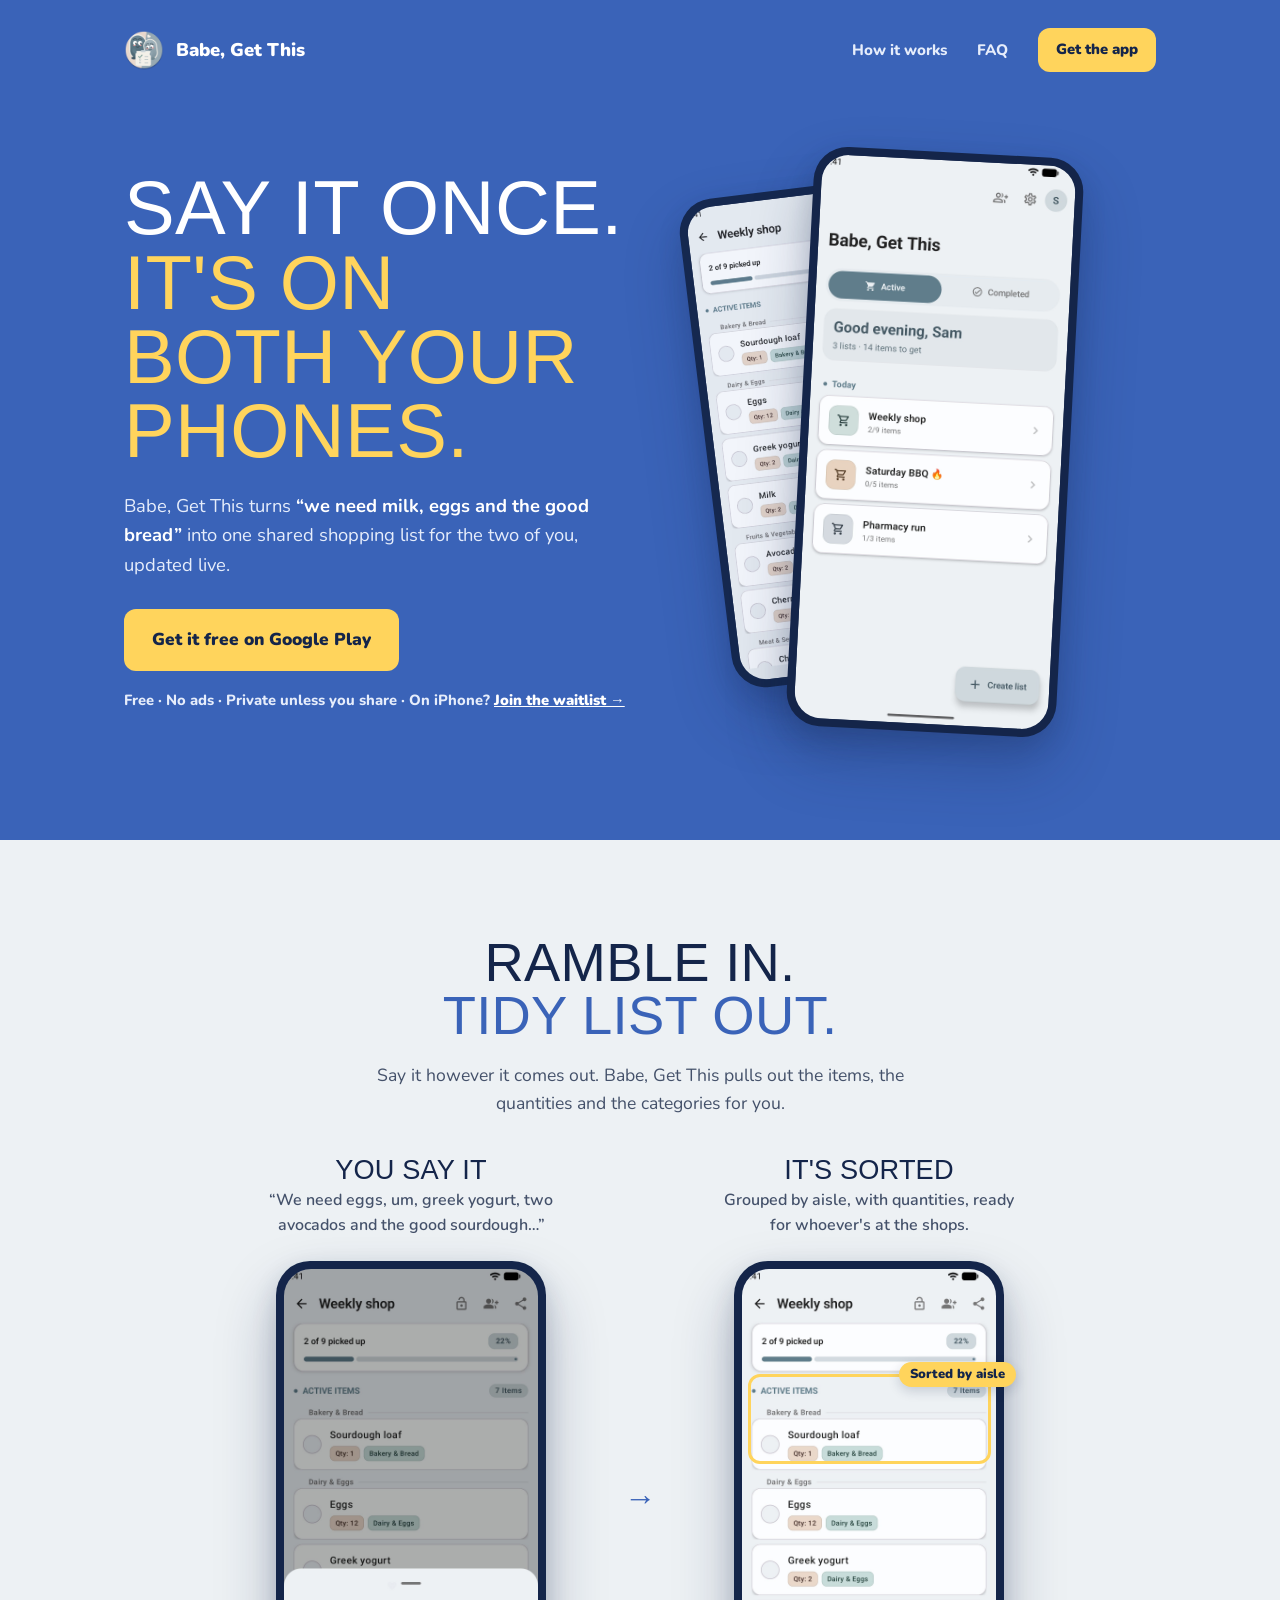
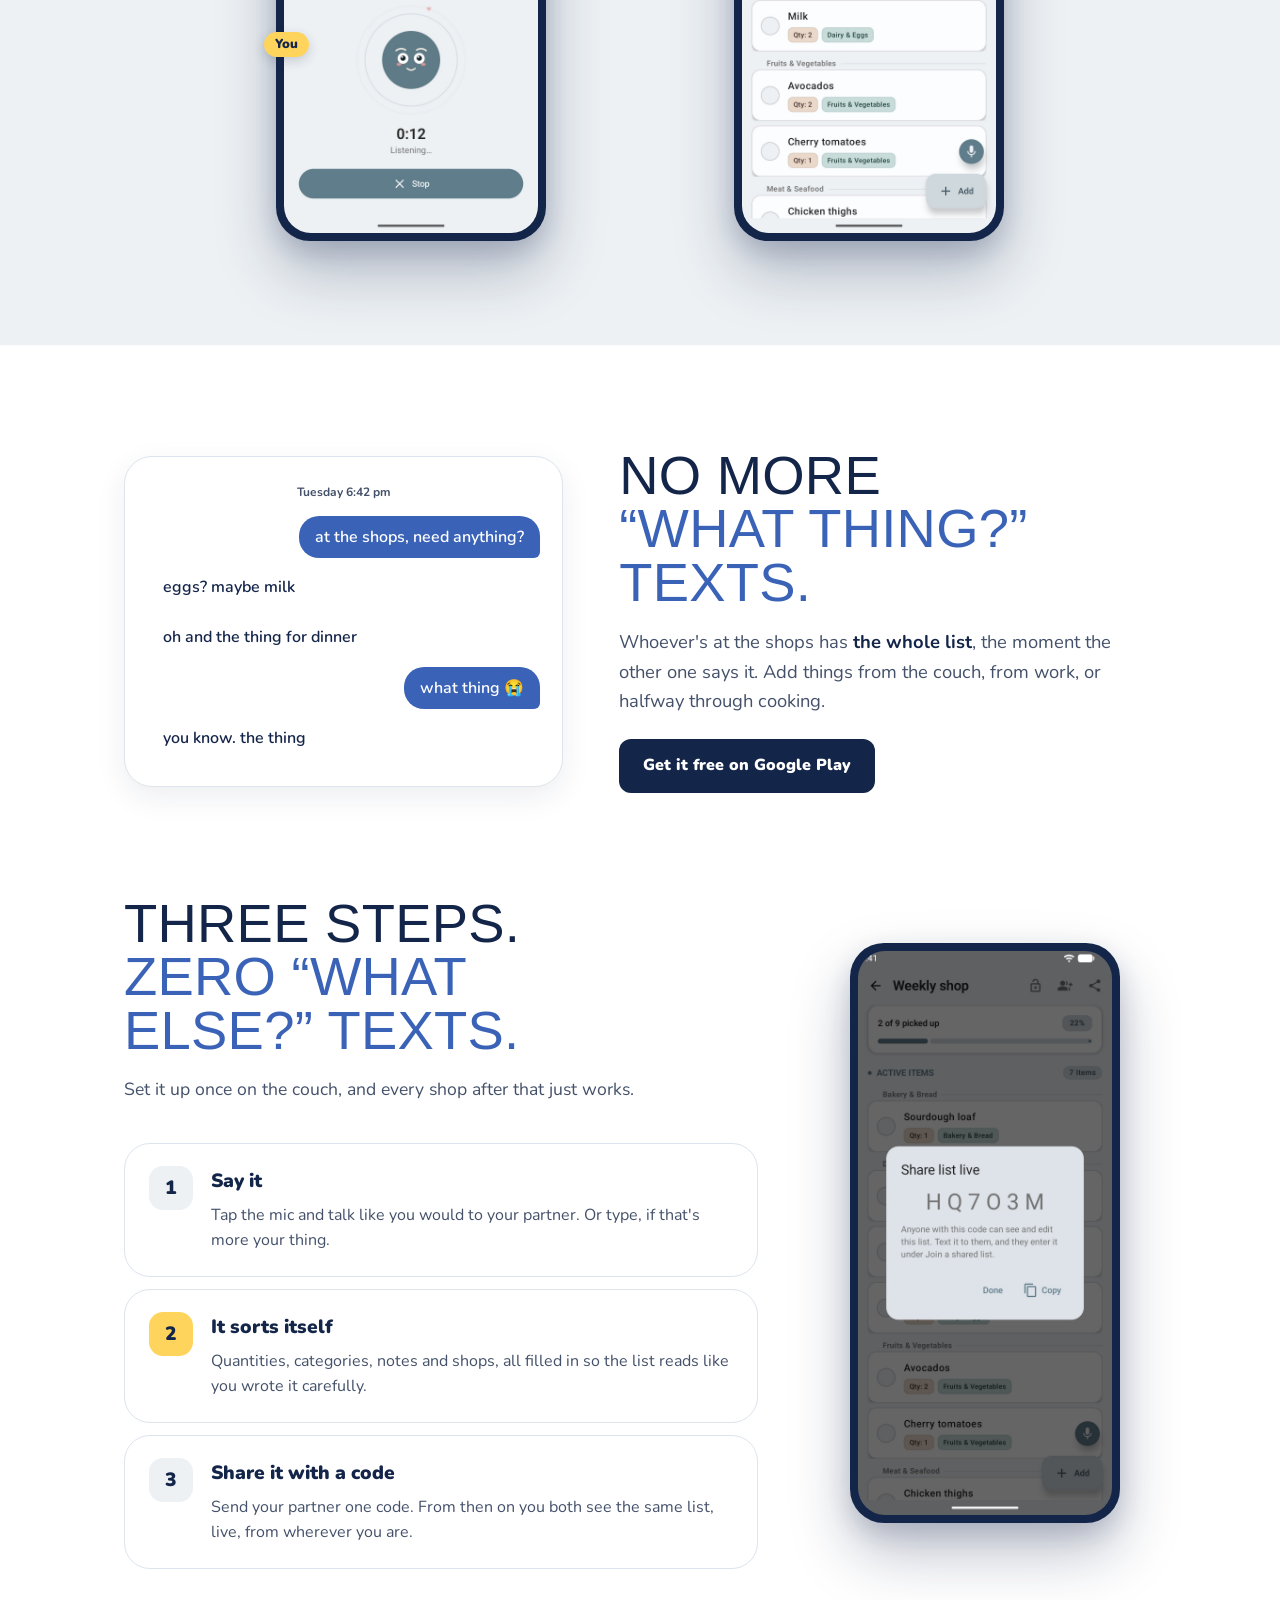
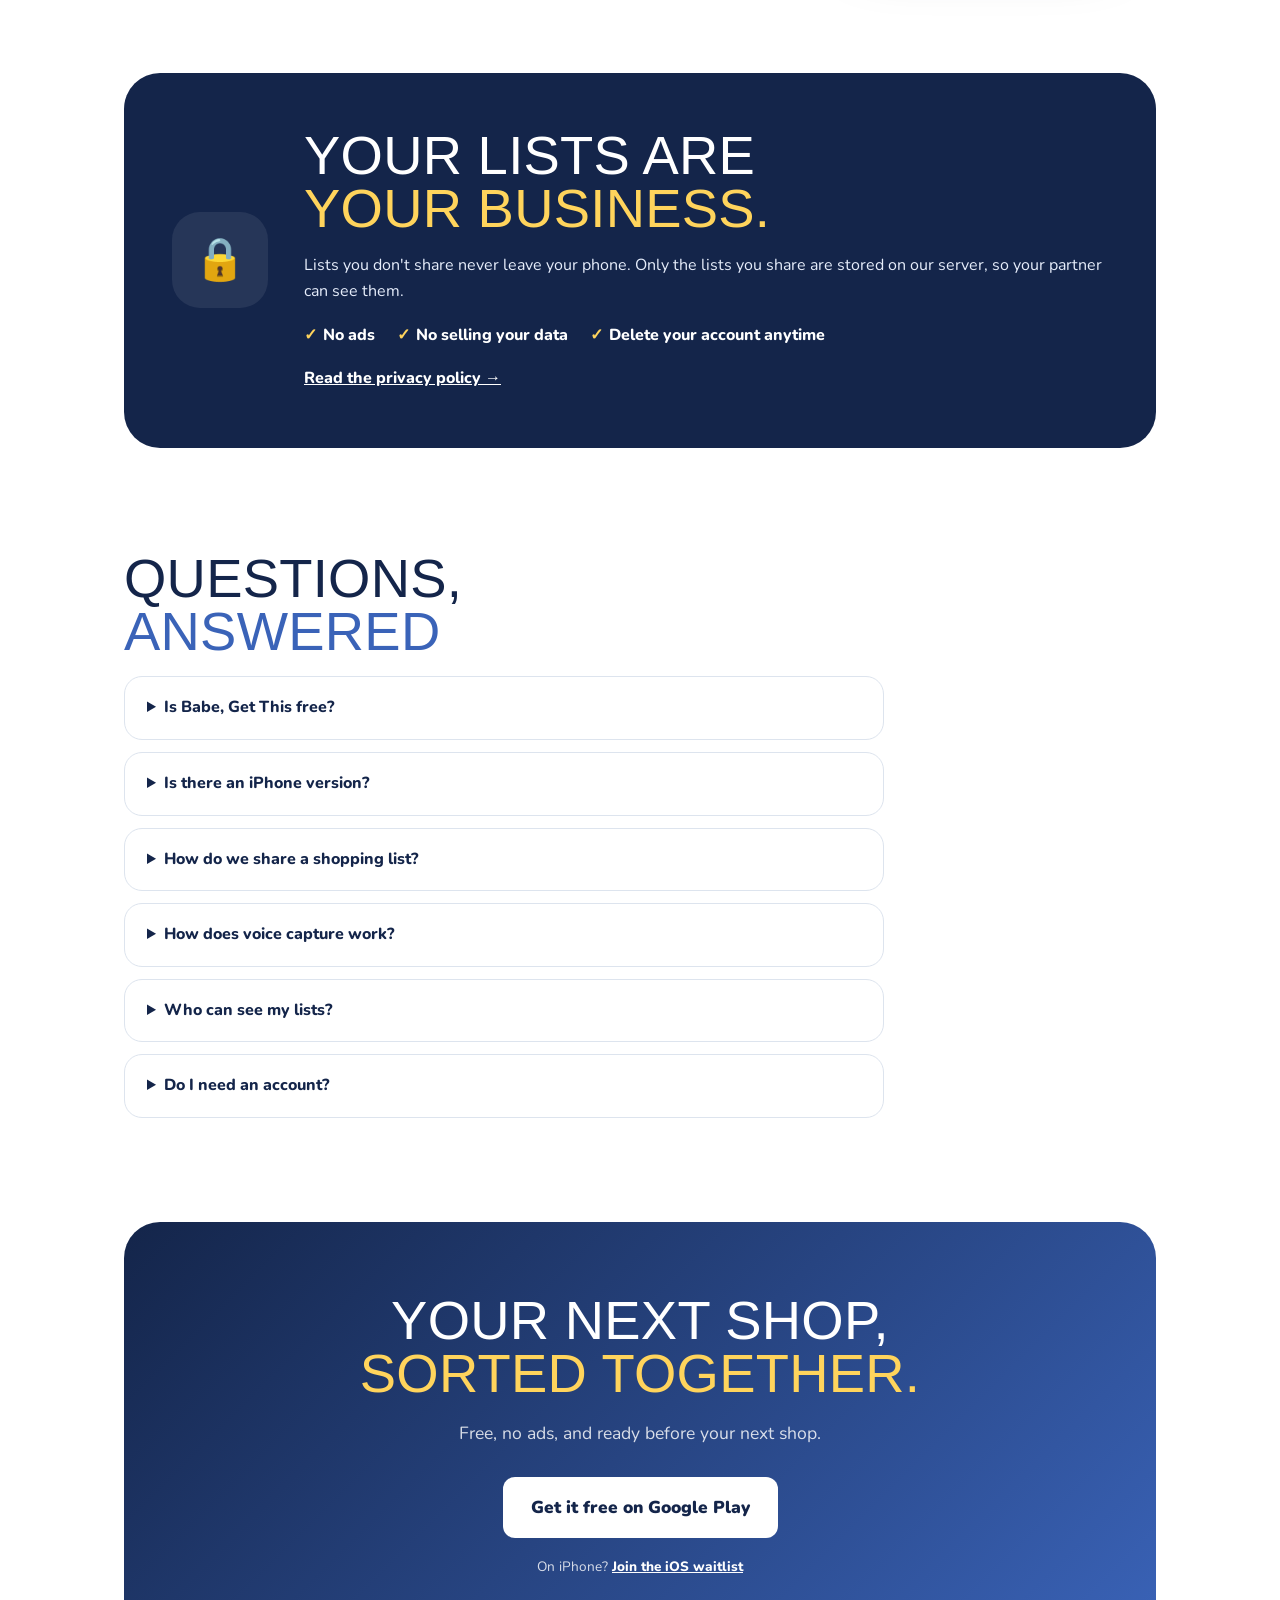
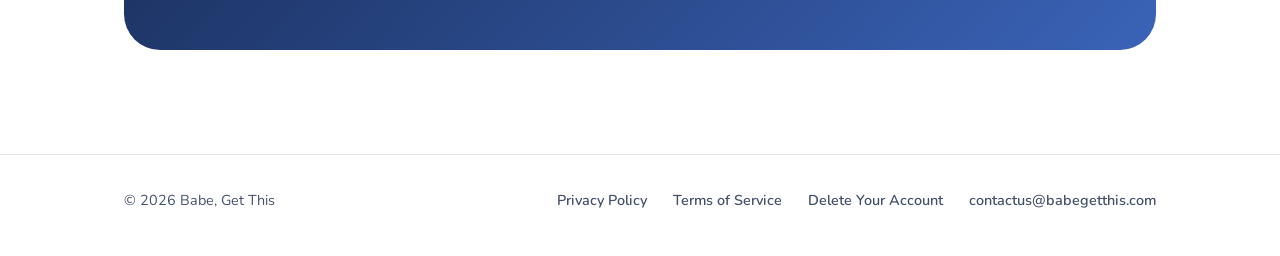
==== commit 2a8a26b2: "style: Anton section headings, flat screenshots with callouts Co-Authored-By: Claude Opus 5.5 <norep" ====
--- a/index.html
+++ b/index.html
@@ -140,26 +140,28 @@
 
     <div class="wrap">
 
-    <section class="section" id="how">
+    <section class="section sec-grey" id="how">
       <div class="center">
-        <span class="eyebrow">See it work</span>
-        <h2>Ramble in. Tidy list out.</h2>
+        <h2 class="display">Ramble in. <span class="hi">Tidy list out.</span></h2>
         <p class="lede">Say it however it comes out. Babe, Get This pulls out the items, the quantities and the categories for you.</p>
       </div>
 
       <div class="shots">
         <figure>
-          <div class="phone">
+          <figcaption><strong class="display">You say it</strong> “We need eggs, um, greek yogurt, two avocados and the good sourdough…”</figcaption>
+          <div class="phone frame">
             <img src="assets/screenshots/android-voice.jpg" alt="Voice capture screen listening, with a 0:12 timer and a Stop button" width="1080" height="2400" loading="lazy">
-          </div>
-          <figcaption><strong>You say it.</strong> “We need eggs, um, greek yogurt, two avocados and the good sourdough…”</figcaption>
+            <span class="tag" aria-hidden="true" style="left: -12px; top: 64%;">You</span>
+          </div>
         </figure>
         <div class="arrow" aria-hidden="true">→</div>
         <figure>
-          <div class="phone">
+          <figcaption><strong class="display">It's sorted</strong> Grouped by aisle, with quantities, ready for whoever's at the shops.</figcaption>
+          <div class="phone frame">
             <img src="assets/screenshots/android-list.jpg" alt="The resulting list, grouped into Bakery, Dairy and Fruit categories with quantities" width="1080" height="2400" loading="lazy">
-          </div>
-          <figcaption><strong>It's sorted.</strong> Grouped by aisle, with quantities, ready for whoever's at the shops.</figcaption>
+            <span class="callout" aria-hidden="true" style="left: 5%; right: 5%; top: 19.5%; height: 15.5%;"></span>
+            <span class="tag" aria-hidden="true" style="right: -12px; top: 17.5%;">Sorted by aisle</span>
+          </div>
         </figure>
       </div>
     </section>
@@ -174,8 +176,7 @@
         <p class="bubble them">you know. the thing</p>
       </div>
       <div>
-        <span class="eyebrow">Sound familiar?</span>
-        <h2>No more “what thing?” texts.</h2>
+        <h2 class="display">No more <span class="hi">“what thing?” texts.</span></h2>
         <p class="punch">Whoever's at the shops has <strong>the whole list</strong>, the moment the other one says it. Add things from the couch, from work, or halfway through cooking.</p>
         <a class="btn primary not-ios" href="https://play.google.com/store/apps/details?id=com.babegetthis.android">Get it free on Google Play</a>
         <a class="btn primary only-ios" href="ios.html">Join the iPhone waitlist</a>
@@ -184,8 +185,7 @@
 
     <section class="section steps-split">
       <div>
-        <span class="eyebrow">How it works</span>
-        <h2>Three steps. Zero “what else?” texts.</h2>
+        <h2 class="display">Three steps. <span class="hi">Zero “what else?” texts.</span></h2>
         <p class="lede">Set it up once on the couch, and every shop after that just works.</p>
         <ol class="steps">
           <li class="step">
@@ -211,8 +211,7 @@
       <div class="band privacy-band">
         <div class="lock" aria-hidden="true">🔒</div>
         <div>
-          <span class="eyebrow">Private by default</span>
-          <h2>Your lists are your business.</h2>
+          <h2 class="display">Your lists are <span class="hi">your business.</span></h2>
           <p>Lists you don't share never leave your phone. Only the lists you share are stored on our server, so your partner can see them.</p>
           <ul>
             <li>No ads</li>
@@ -225,8 +224,7 @@
     </section>
 
     <section class="section" id="faq">
-      <span class="eyebrow">FAQ</span>
-      <h2>Questions, answered</h2>
+      <h2 class="display">Questions, <span class="hi">answered</span></h2>
       <div class="faq-list">
         <details class="faq-item">
           <summary>Is Babe, Get This free?</summary>
@@ -257,7 +255,7 @@
 
     <section class="section" id="finalCta">
       <div class="band final">
-        <h2>Your next shop, sorted together.</h2>
+        <h2 class="display">Your next shop, <span class="hi">sorted together.</span></h2>
         <p>Free, no ads, and ready before your next shop.</p>
         <a class="btn light big not-ios" href="https://play.google.com/store/apps/details?id=com.babegetthis.android">Get it free on Google Play</a>
         <a class="btn light big only-ios" href="ios.html">Join the iPhone waitlist</a>
--- a/styles.css
+++ b/styles.css
@@ -357,9 +357,32 @@
   max-width: 30ch;
   text-align: center;
   color: var(--text-2);
+  font-weight: 600;
 }
 
 .shots figcaption strong { display: block; color: var(--text); font-size: 1.1rem; }
+.shots figcaption strong.display { font-size: 1.7rem; font-weight: 400; margin-bottom: 4px; }
+
+/* Play Store-style callouts on flat screenshots. */
+.callout {
+  position: absolute;
+  border: 3px solid var(--yellow);
+  border-radius: 12px;
+  pointer-events: none;
+}
+
+.tag {
+  position: absolute;
+  background: var(--yellow);
+  color: var(--navy);
+  font-weight: 900;
+  font-size: 13px;
+  line-height: 1;
+  padding: 6px 11px;
+  border-radius: 999px;
+  white-space: nowrap;
+  box-shadow: 0 4px 12px rgba(20, 37, 74, 0.18);
+}
 
 /* ---------- Steps beside the share screen ---------- */
 
@@ -384,6 +407,19 @@
 
 .section { padding: 0 0 104px; }
 
+/* Full-bleed section backgrounds from inside .wrap. */
+.sec-grey, .sec-white {
+  padding-top: 96px;
+  padding-bottom: 104px;
+  margin-bottom: 0;
+  box-shadow: 0 0 0 100vmax var(--grey);
+  clip-path: inset(0 -100vmax);
+  background: var(--grey);
+}
+
+.sec-white { box-shadow: 0 0 0 100vmax var(--white); background: var(--white); }
+.sec-grey + .section:not(.sec-grey):not(.sec-white) { padding-top: 104px; }
+
 .eyebrow {
   display: block;
   font-size: 0.8rem;
@@ -400,6 +436,15 @@
   line-height: 1.12;
   letter-spacing: -0.02em;
   margin-bottom: 14px;
+  text-wrap: balance;
+}
+
+.section h2.display {
+  font-size: clamp(2rem, 5vw, 3.4rem);
+  font-weight: 400;
+  line-height: 0.98;
+  letter-spacing: 0.005em;
+  margin-bottom: 18px;
 }
 
 .section .lede {
@@ -969,6 +1014,8 @@
   .shots { gap: 12px; }
   .shots .phone { width: 100%; max-width: 240px; padding: 6px; border-radius: 30px; }
   .shots .phone img { border-radius: 24px; }
+  .tag { font-size: 11px; padding: 5px 8px; }
+  .shots figcaption strong.display { font-size: 1.3rem; }
   .shots figcaption { font-size: 0.88rem; }
   .shots .arrow { font-size: 1.4rem; transform: none; }
   .steps-split { grid-template-columns: 1fr; gap: 40px; }
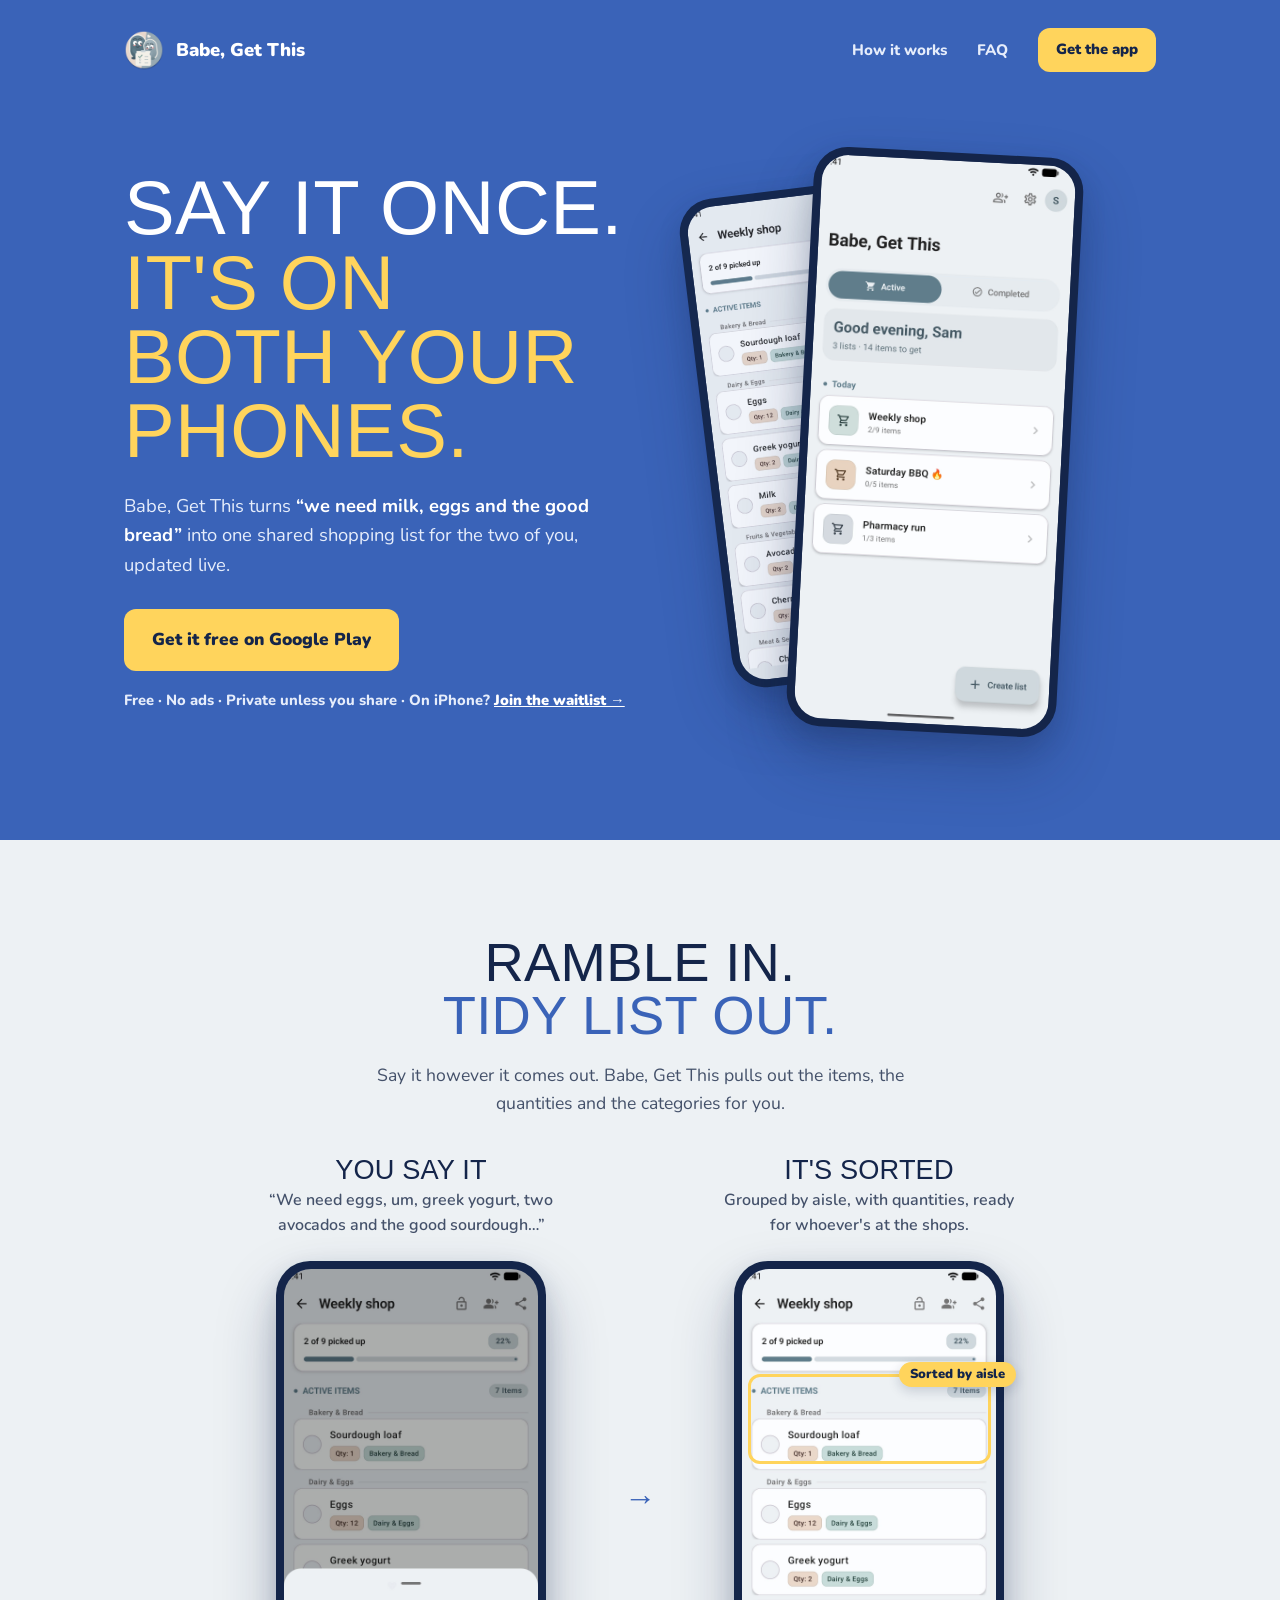
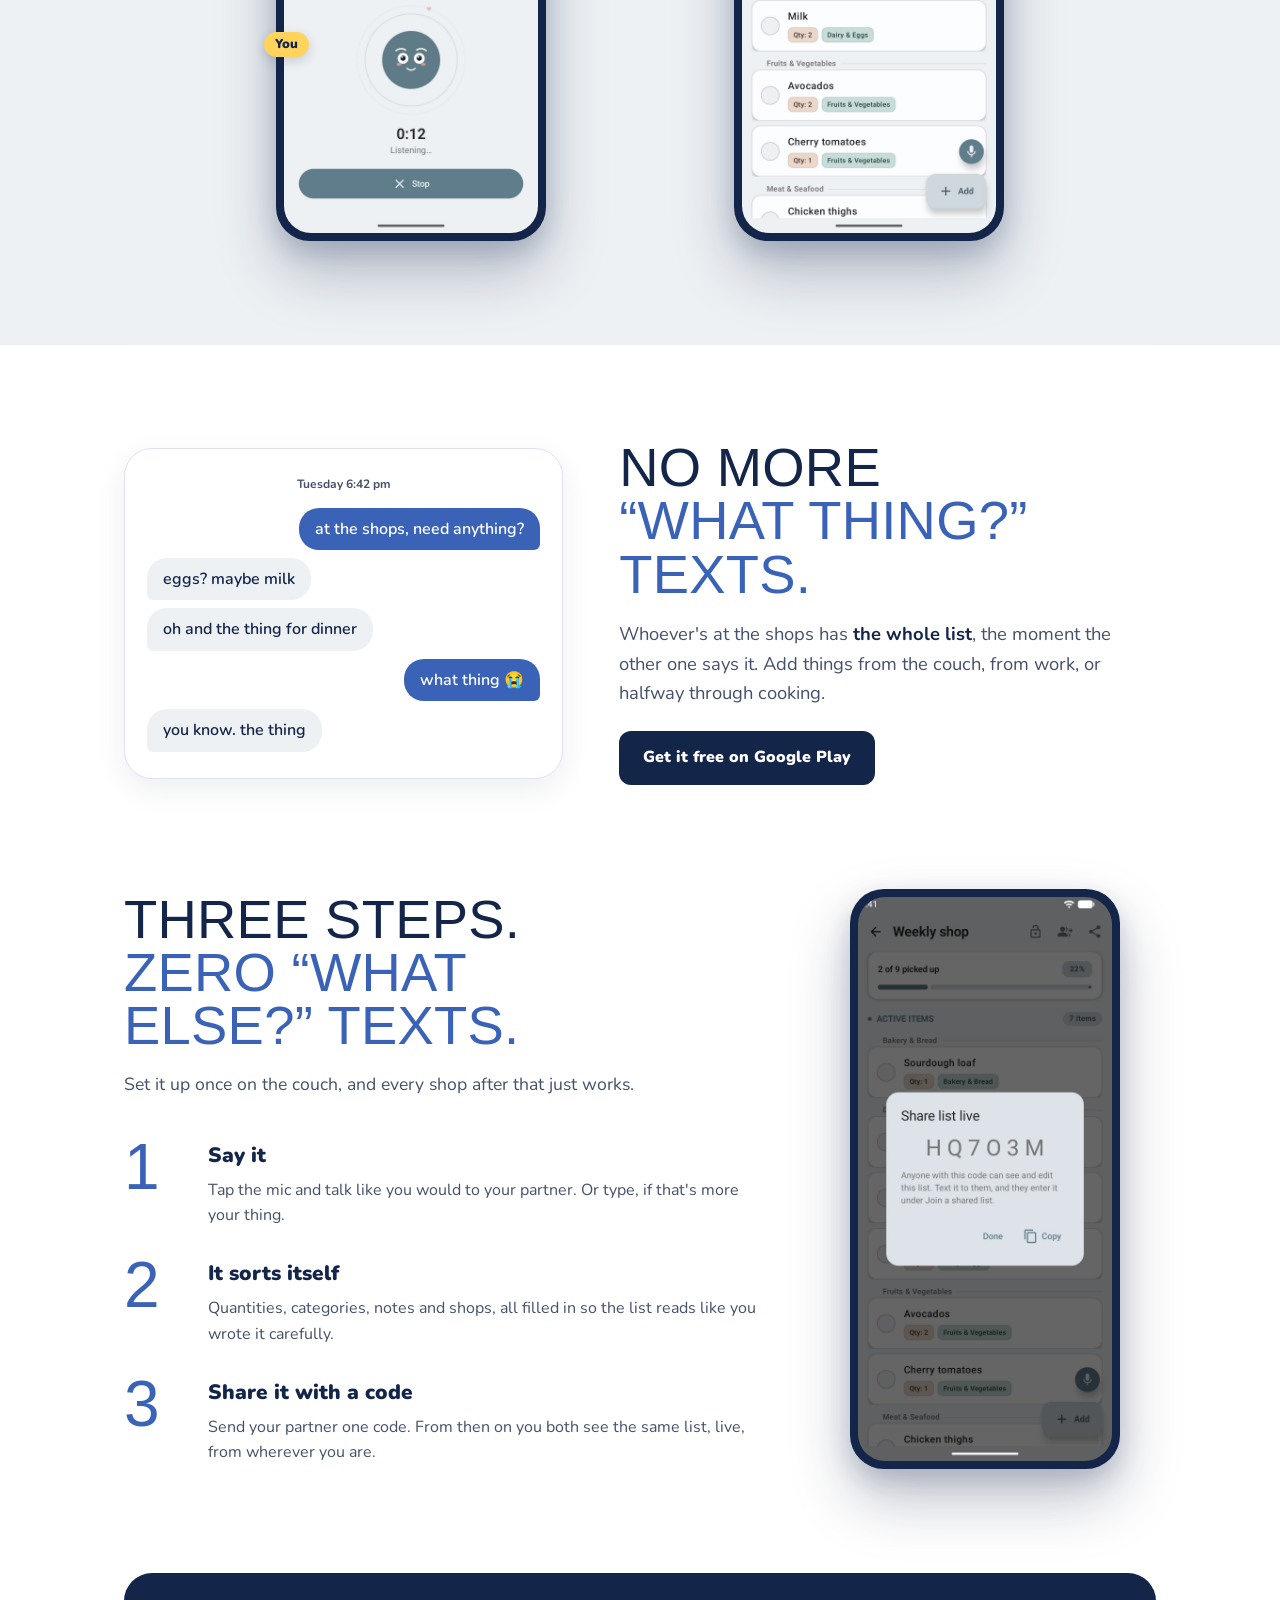
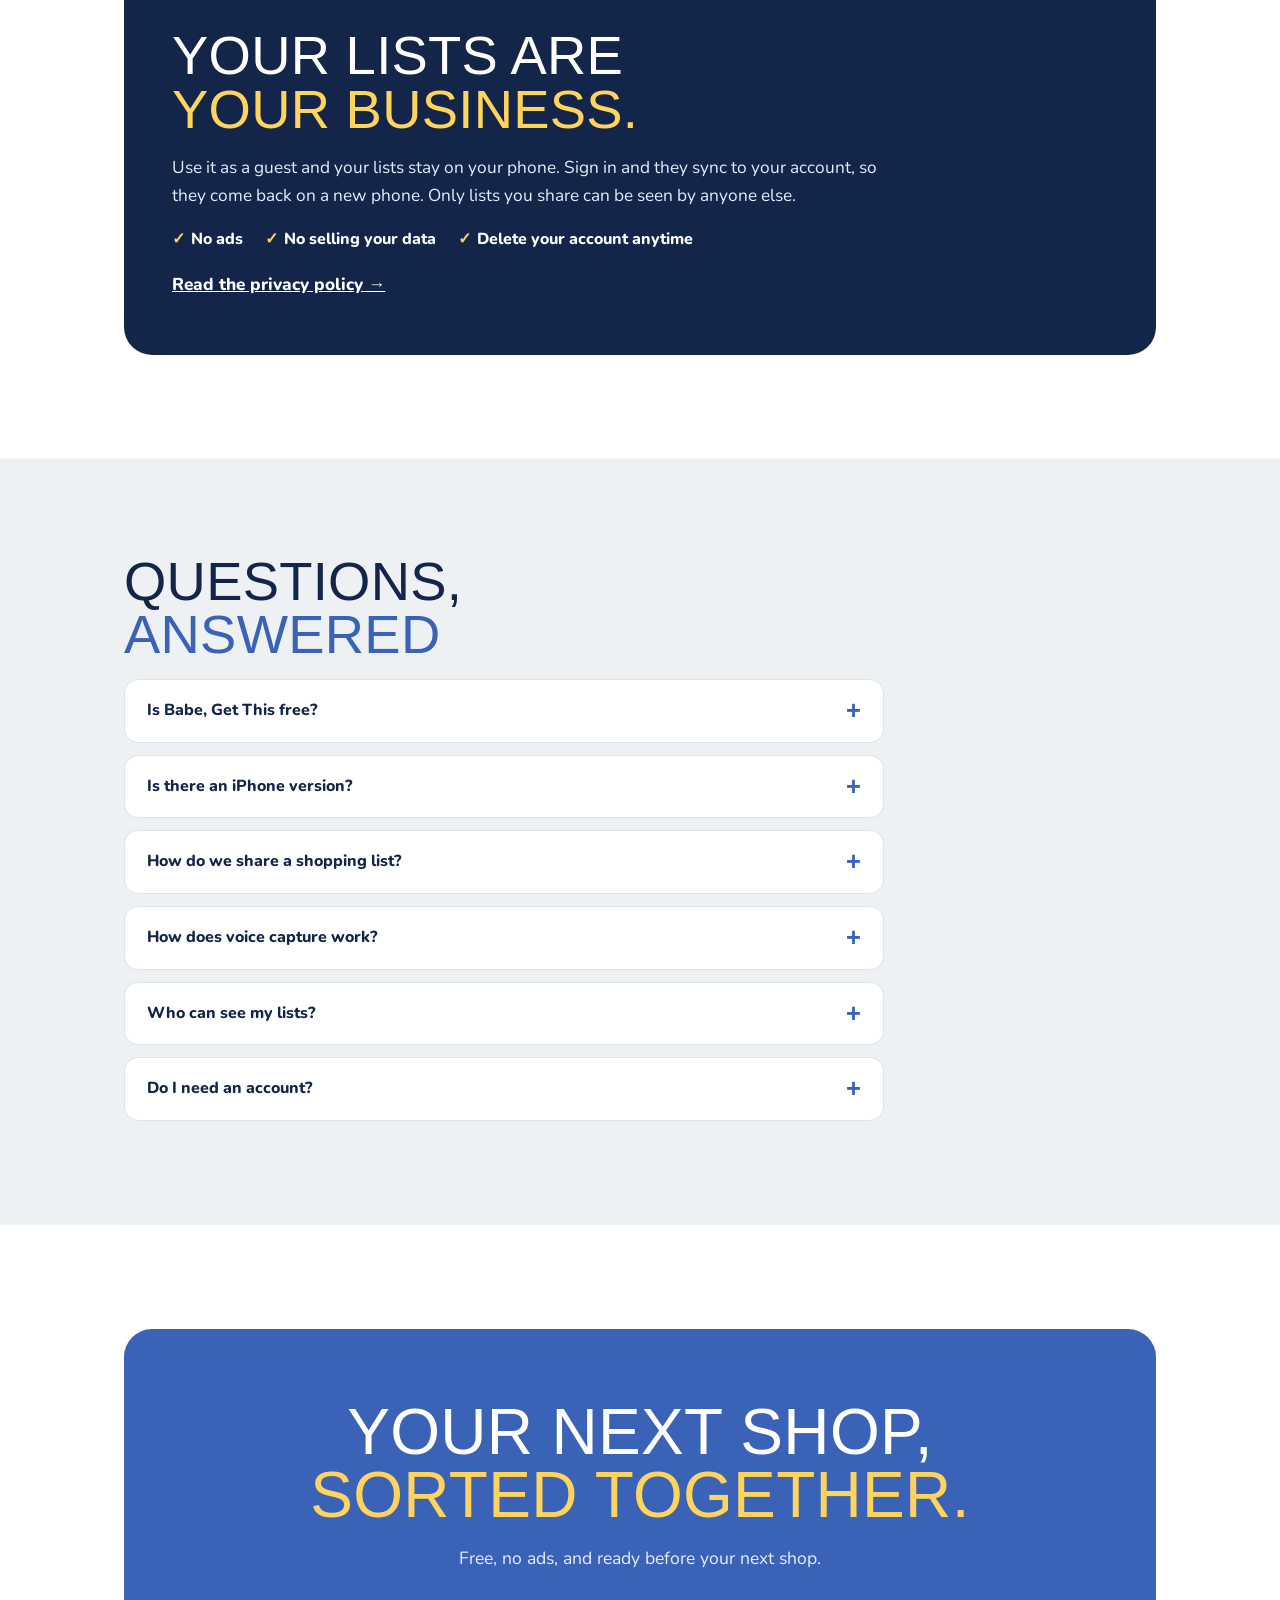
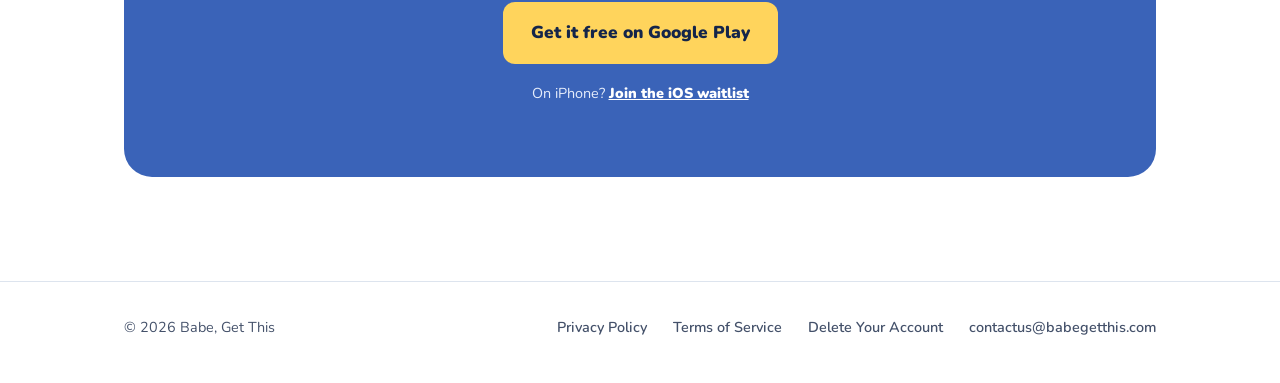
==== commit 3a25375d: "style: restyle chat, steps, privacy, FAQ and final CTA Co-Authored-By: Claude Opus 5.5 <noreply@anth" ====
--- a/index.html
+++ b/index.html
@@ -166,8 +166,8 @@
       </div>
     </section>
 
-    <section class="section familiar">
-      <div class="chat" aria-label="Example text conversation">
+    <section class="section sec-white familiar">
+      <div class="chat" role="img" aria-label="Example text conversation">
         <p class="time">Tuesday 6:42 pm</p>
         <p class="bubble me">at the shops, need anything?</p>
         <p class="bubble them">eggs? maybe milk</p>
@@ -178,8 +178,8 @@
       <div>
         <h2 class="display">No more <span class="hi">“what thing?” texts.</span></h2>
         <p class="punch">Whoever's at the shops has <strong>the whole list</strong>, the moment the other one says it. Add things from the couch, from work, or halfway through cooking.</p>
-        <a class="btn primary not-ios" href="https://play.google.com/store/apps/details?id=com.babegetthis.android">Get it free on Google Play</a>
-        <a class="btn primary only-ios" href="ios.html">Join the iPhone waitlist</a>
+        <a class="btn navy not-ios" href="https://play.google.com/store/apps/details?id=com.babegetthis.android">Get it free on Google Play</a>
+        <a class="btn navy only-ios" href="ios.html">Join the iPhone waitlist</a>
       </div>
     </section>
 
@@ -187,7 +187,7 @@
       <div>
         <h2 class="display">Three steps. <span class="hi">Zero “what else?” texts.</span></h2>
         <p class="lede">Set it up once on the couch, and every shop after that just works.</p>
-        <ol class="steps">
+        <ol class="steps numbered">
           <li class="step">
             <h3>Say it</h3>
             <p>Tap the mic and talk like you would to your partner. Or type, if that's more your thing.</p>
@@ -202,17 +202,16 @@
           </li>
         </ol>
       </div>
-      <div class="phone">
+      <div class="phone frame">
         <img src="assets/screenshots/android-share.jpg" alt="Share list live dialog showing a six-letter share code" width="1080" height="2400" loading="lazy">
       </div>
     </section>
 
     <section class="section">
       <div class="band privacy-band">
-        <div class="lock" aria-hidden="true">🔒</div>
         <div>
           <h2 class="display">Your lists are <span class="hi">your business.</span></h2>
-          <p>Lists you don't share never leave your phone. Only the lists you share are stored on our server, so your partner can see them.</p>
+          <p>Use it as a guest and your lists stay on your phone. Sign in and they sync to your account, so they come back on a new phone. Only lists you share can be seen by anyone else.</p>
           <ul>
             <li>No ads</li>
             <li>No selling your data</li>
@@ -223,7 +222,7 @@
       </div>
     </section>
 
-    <section class="section" id="faq">
+    <section class="section sec-grey" id="faq">
       <h2 class="display">Questions, <span class="hi">answered</span></h2>
       <div class="faq-list">
         <details class="faq-item">
@@ -257,8 +256,8 @@
       <div class="band final">
         <h2 class="display">Your next shop, <span class="hi">sorted together.</span></h2>
         <p>Free, no ads, and ready before your next shop.</p>
-        <a class="btn light big not-ios" href="https://play.google.com/store/apps/details?id=com.babegetthis.android">Get it free on Google Play</a>
-        <a class="btn light big only-ios" href="ios.html">Join the iPhone waitlist</a>
+        <a class="btn yellow big not-ios" href="https://play.google.com/store/apps/details?id=com.babegetthis.android">Get it free on Google Play</a>
+        <a class="btn yellow big only-ios" href="ios.html">Join the iPhone waitlist</a>
         <p class="fine not-ios">On iPhone? <a href="ios.html">Join the iOS waitlist</a></p>
       </div>
     </section>
--- a/styles.css
+++ b/styles.css
@@ -629,7 +629,7 @@
 
 .bubble.them {
   align-self: flex-start;
-  background: var(--white);
+  background: var(--grey);
   border-bottom-left-radius: 6px;
 }
 
@@ -687,35 +687,49 @@
 .step h3 { font-size: 1.2rem; font-weight: 900; margin-bottom: 6px; }
 .step p { color: var(--text-2); }
 
+/* Homepage: plain numbered list in big Anton numerals instead of cards. */
+.steps.numbered { gap: 28px; }
+.steps.numbered .step {
+  background: none;
+  border: 0;
+  border-radius: 0;
+  padding: 0;
+  display: grid;
+  grid-template-columns: 64px 1fr;
+  column-gap: 20px;
+}
+.steps.numbered .step::before {
+  grid-row: span 2;
+  width: auto;
+  height: auto;
+  margin: 0;
+  background: none;
+  border-radius: 0;
+  justify-content: flex-start;
+  align-items: flex-start;
+  font-family: var(--display);
+  font-weight: 400;
+  font-size: 64px;
+  line-height: 0.9;
+  color: var(--blue);
+}
+.steps.numbered .step h3 { font-size: 1.3rem; }
+
 /* ---------- Dark bands (privacy, final CTA) ---------- */
 
 .band {
   background: var(--navy);
   color: var(--on-blue);
-  border-radius: 36px;
+  border-radius: 28px;
   padding: 56px 48px;
 }
 
 .band .eyebrow { color: var(--yellow); }
 .band p { color: var(--on-blue-2); }
 
-.privacy-band {
-  display: grid;
-  grid-template-columns: auto 1fr;
-  gap: 36px;
-  align-items: center;
-}
-
-.privacy-band .lock {
-  width: 96px;
-  height: 96px;
-  border-radius: 28px;
-  background: rgba(255, 255, 255, 0.08);
-  display: flex;
-  align-items: center;
-  justify-content: center;
-  font-size: 2.6rem;
-}
+.privacy-band { max-width: none; }
+.privacy-band > div { max-width: 720px; }
+.privacy-band p { font-size: 1.08rem; }
 
 .privacy-band h2 { color: var(--on-blue); }
 .privacy-band ul {
@@ -731,20 +745,16 @@
 
 .final {
   text-align: center;
-  background: linear-gradient(135deg, var(--navy), var(--blue));
+  background: var(--blue);
   padding: 72px 32px;
 }
 
-.final h2 { color: #FFFFFF; font-size: clamp(2rem, 5vw, 3rem); }
-.final p { color: rgba(255, 255, 255, 0.82); font-size: 1.1rem; margin: 0 auto 30px; max-width: 44ch; }
+.final h2 { color: var(--on-blue); font-size: clamp(2rem, 5vw, 3rem); }
+.final h2.display { font-size: clamp(2.4rem, 6vw, 4rem); }
+.final p { color: var(--on-blue-2); font-size: 1.1rem; margin: 0 auto 30px; max-width: 44ch; }
 .final .btn.light { color: var(--navy); }
-.final .fine { font-size: 0.85rem; margin: 18px auto 0; }
-.final .fine a { color: #FFFFFF; font-weight: 800; }
-
-@media (prefers-color-scheme: dark) {
-  .final { background: var(--blue); }
-  .final .btn.light { color: var(--navy); }
-}
+.final .fine { font-size: 0.9rem; margin: 18px auto 0; }
+.final .fine a { color: var(--on-blue); font-weight: 900; }
 
 /* ---------- FAQ ---------- */
 
@@ -757,17 +767,40 @@
 .faq-item {
   background: var(--white);
   border: 1px solid var(--line);
-  border-radius: 18px;
+  border-radius: 14px;
+  padding: 0;
+}
+
+.faq-item summary {
+  list-style: none;
+  display: flex;
+  justify-content: space-between;
+  align-items: center;
+  gap: 16px;
   padding: 18px 22px;
-}
-
-.faq-item summary {
   font-weight: 800;
   cursor: pointer;
-}
+  border-radius: 14px;
+  transition: background-color 0.15s ease;
+}
+
+.faq-item summary::-webkit-details-marker { display: none; }
+
+.faq-item summary::after {
+  content: "+";
+  flex: none;
+  font-family: var(--display);
+  font-size: 1.6rem;
+  line-height: 1;
+  color: var(--blue);
+}
+
+.faq-item[open] summary::after { content: "−"; }
+.faq-item summary:hover { background: var(--grey); }
+.faq-item p { padding: 0 22px 18px; }
 
 .faq-item p {
-  margin: 10px 0 0;
+  margin: 0;
   color: var(--text-2);
 }
 
